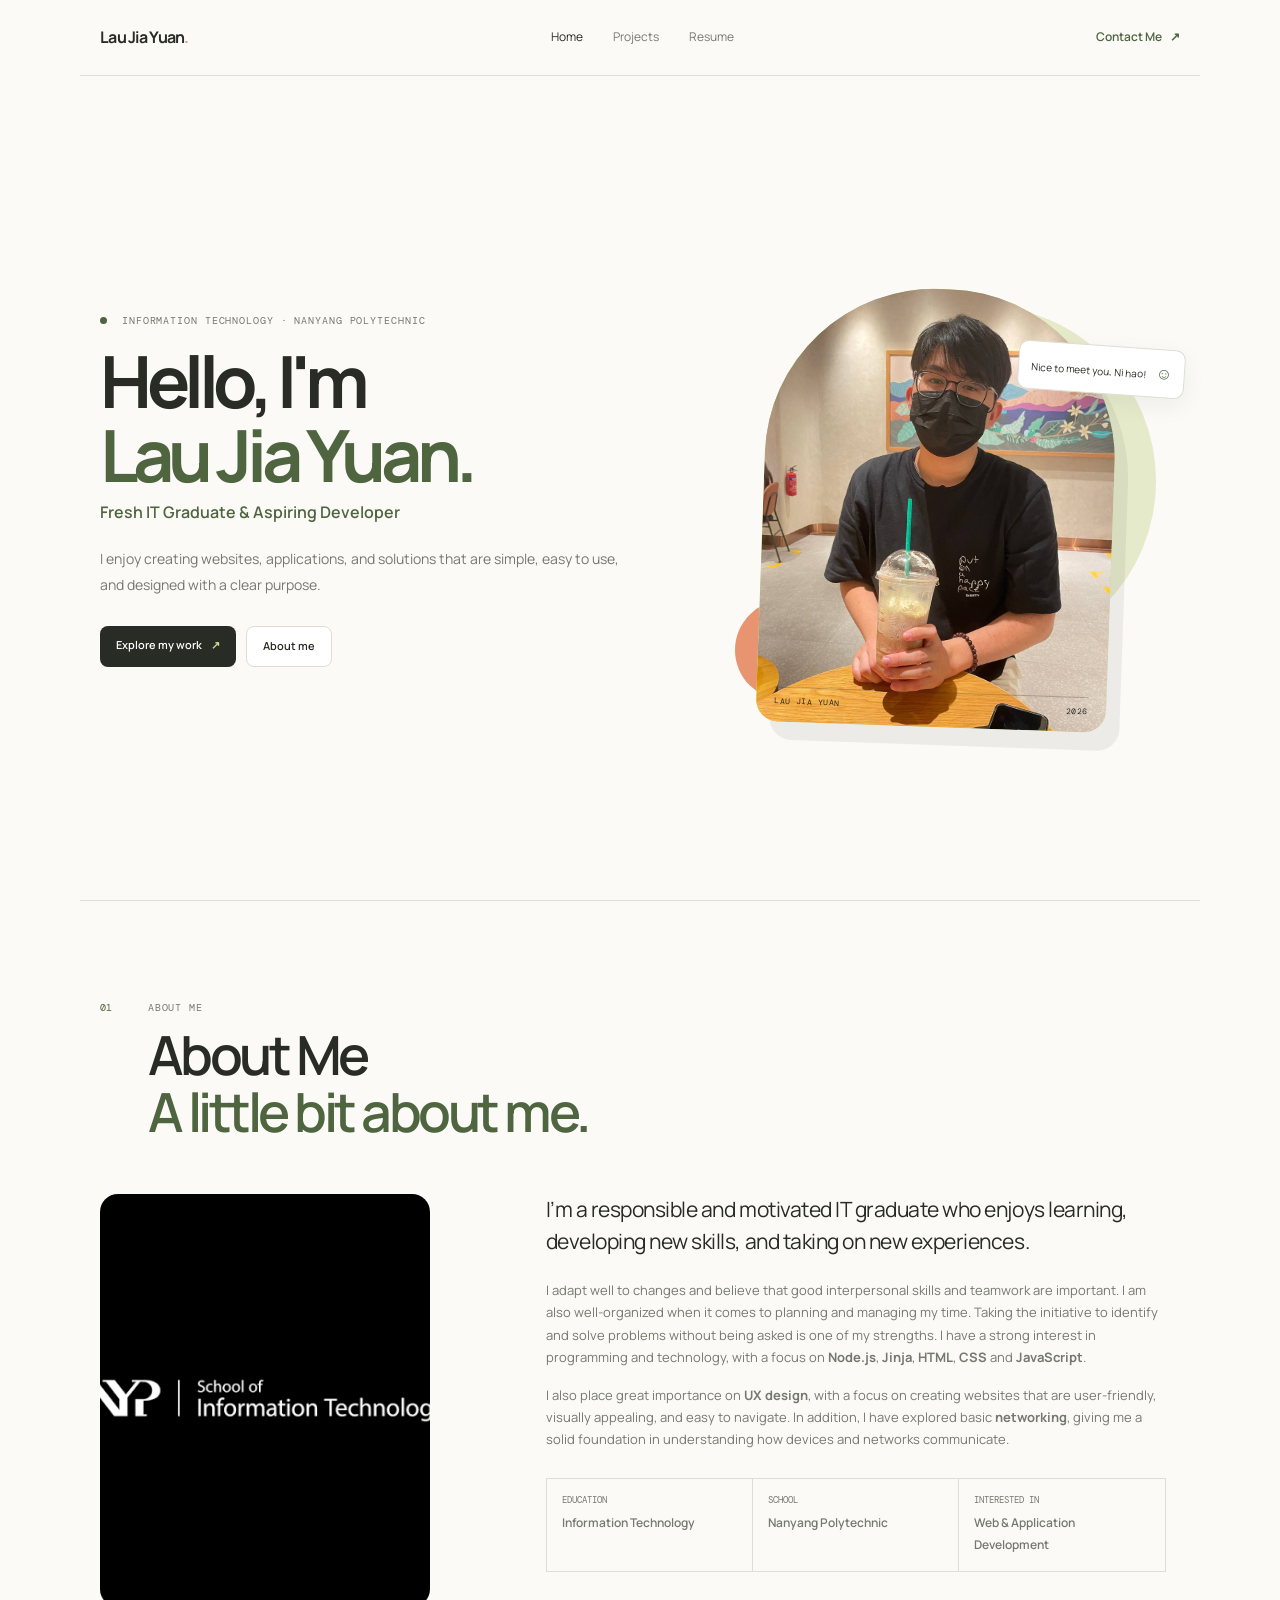
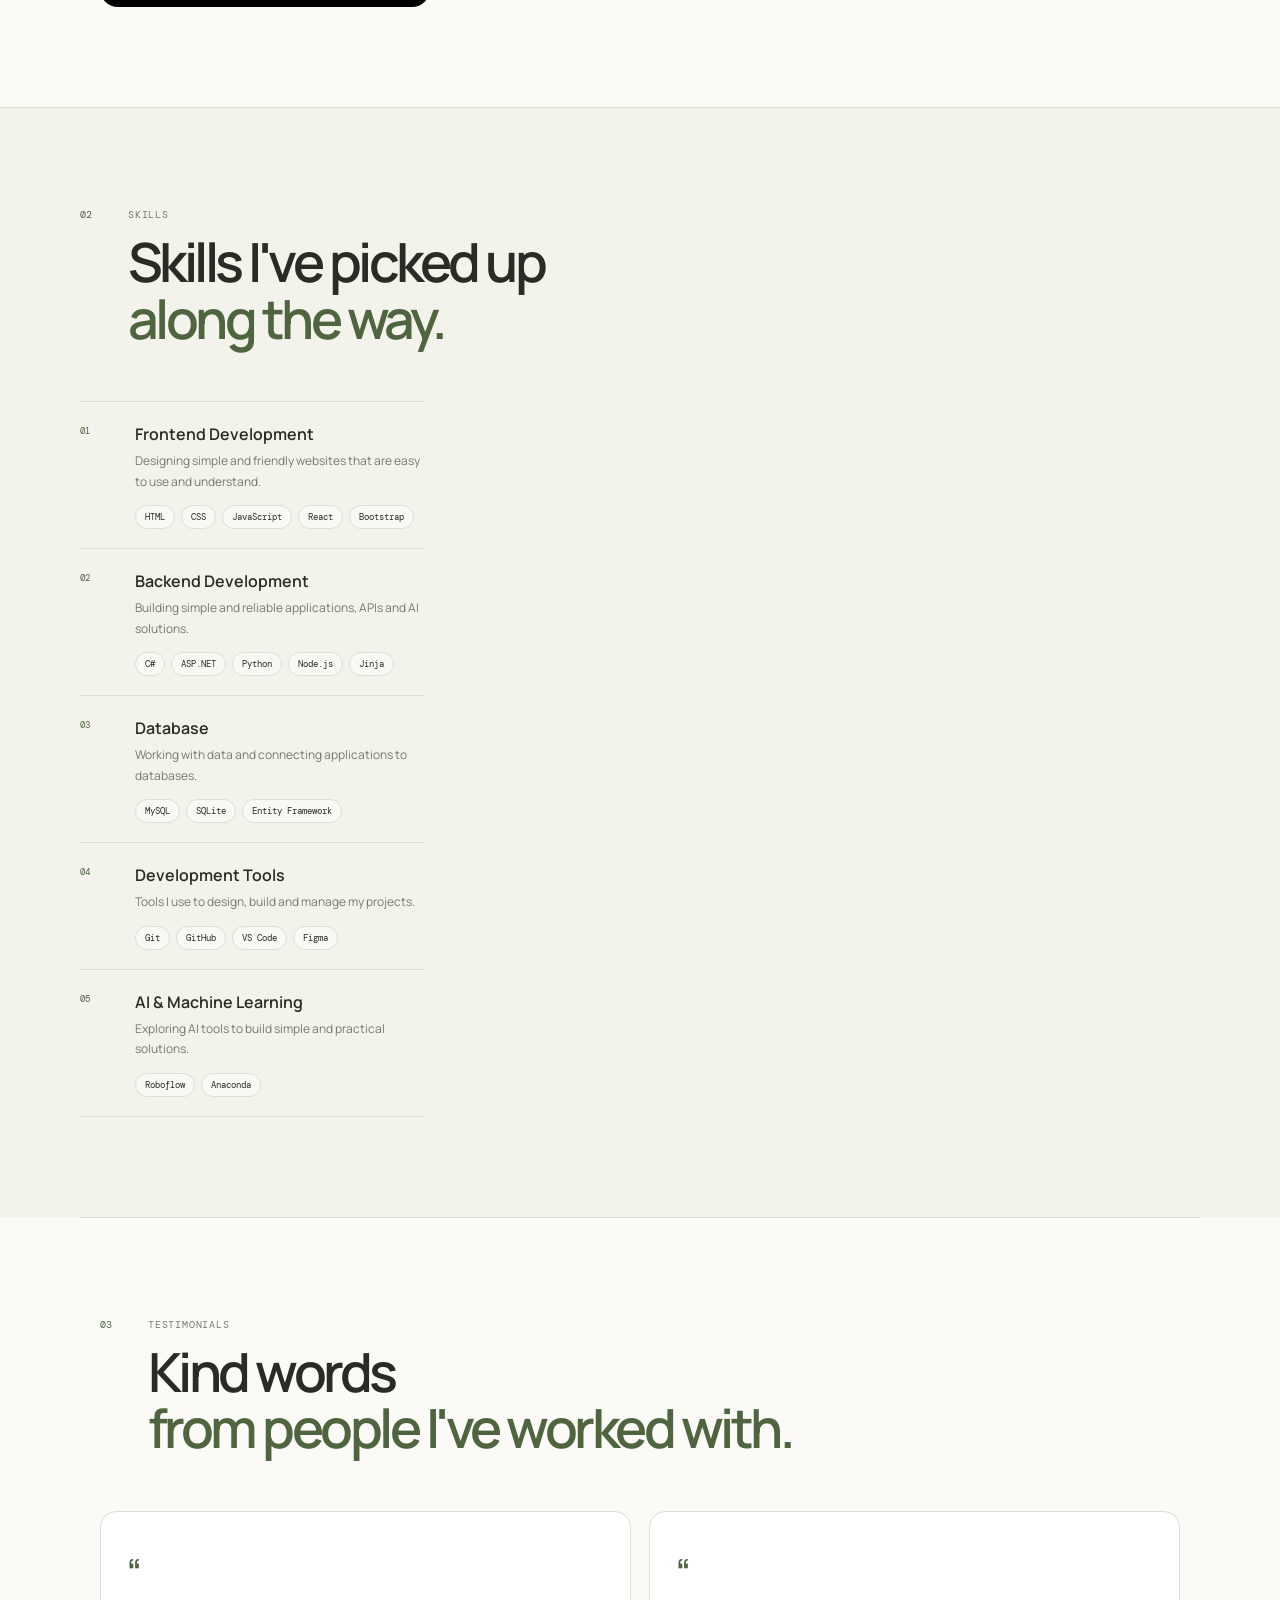
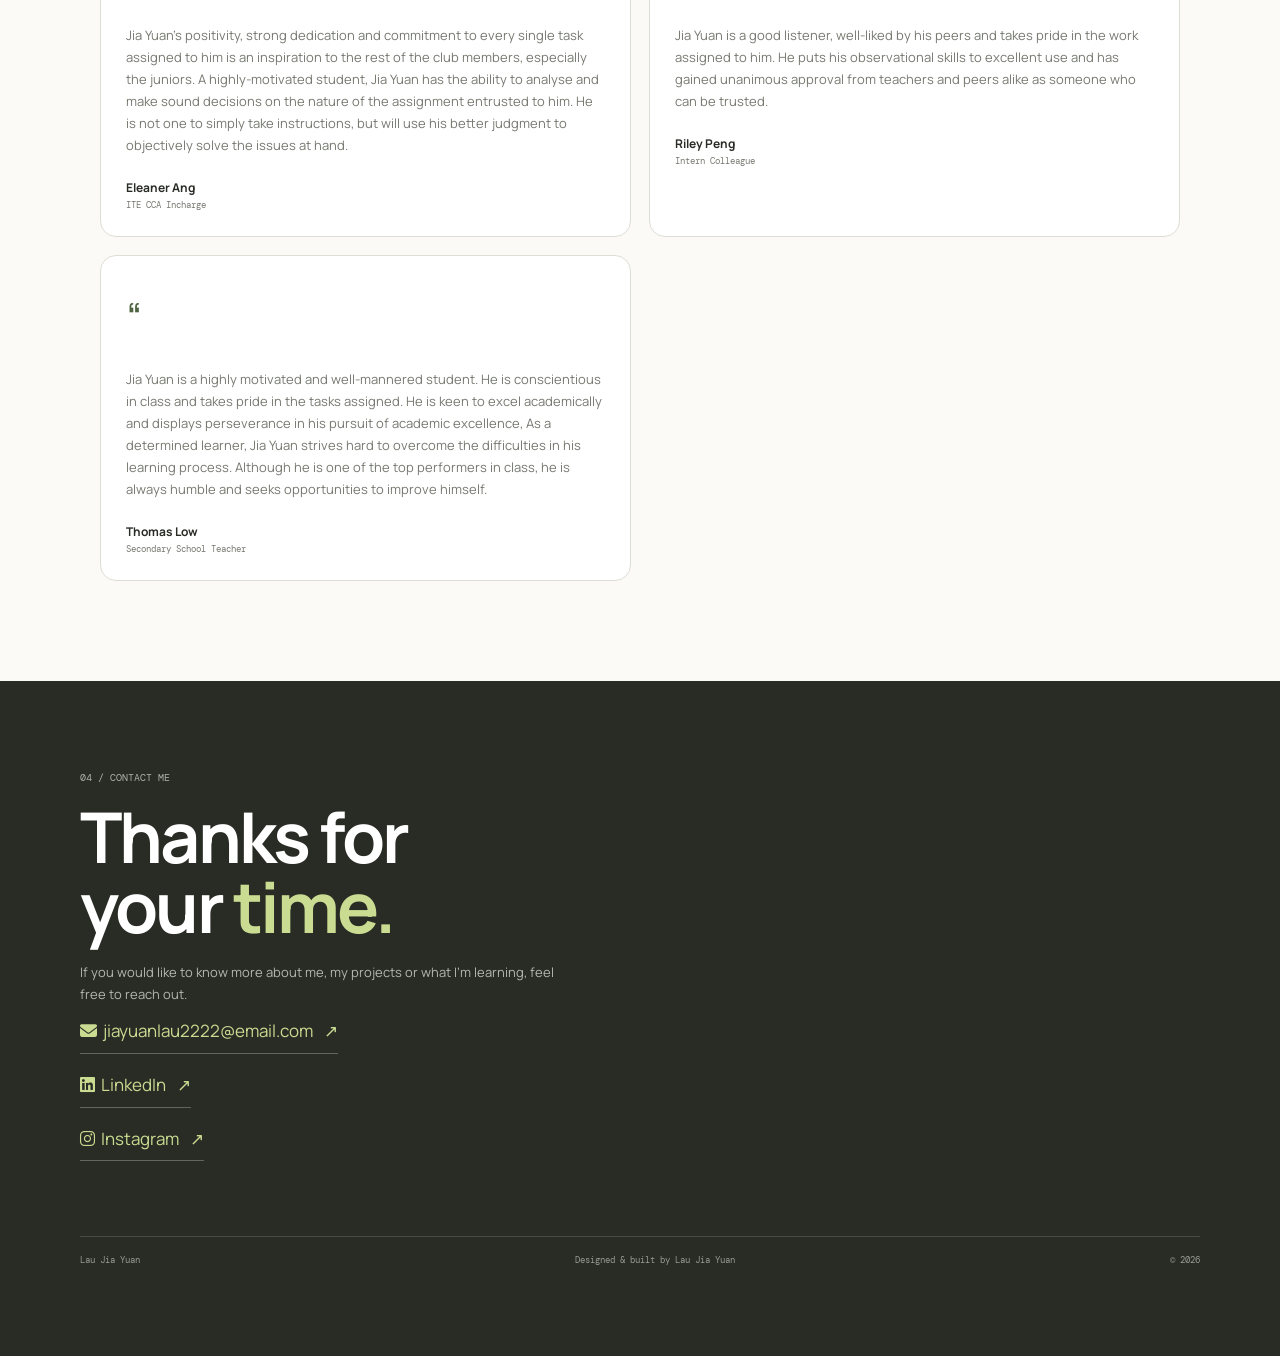
==== index.html @ a7a24e44 "Update index.html" ====
<!DOCTYPE html>
<html lang="en">
<head>
  <meta charset="UTF-8">
  <meta name="viewport" content="width=device-width, initial-scale=1.0">
  <meta name="description" content="Lau Jia Yuan — IT Graduate Portfolio">
  <title>Lau Jia Yuan — Home</title>

  <link rel="stylesheet" href="style.css">
  <link rel="stylesheet" href="https://cdnjs.cloudflare.com/ajax/libs/font-awesome/6.7.2/css/all.min.css">
</head>

<body>

<header class="site-header">
  <a class="logo" href="index.html">Lau Jia Yuan<span>.</span></a>

  <nav class="desktop-nav" aria-label="Main navigation">
    <a class="active" href="index.html">Home</a>
    <a href="projects.html">Projects</a>
    <a href="resume.html">Resume</a>
  </nav>

  <a class="header-button" href="#contact">
    Contact Me <span>↗</span>
  </a>

  <button class="menu-button" aria-label="Open navigation">
    <i></i><i></i>
  </button>
</header>

<div class="mobile-nav">
  <a class="active" href="index.html">Home</a>
  <a href="projects.html">Projects</a>
  <a href="resume.html">Resume</a>
  <a href="#contact">Contact</a>
</div>

<main>

<!-- HOME INTRODUCTION -->

<section id="home" class="hero">

  <div class="hero-intro">

    <div class="eyebrow">
      <span class="dot"></span>
      INFORMATION TECHNOLOGY · NANYANG POLYTECHNIC
    </div>

    <h1>Hello, I'm<br>
      <strong>Lau Jia Yuan.</strong>
    </h1>

    <p class="hero-role">
      Fresh IT Graduate &amp; Aspiring Developer
    </p>

    <p class="hero-description">
      I enjoy creating websites, applications, and solutions
      that are simple, easy to use, and designed with a clear purpose.
    </p>

    <div class="hero-buttons">
      <a class="button button-dark" href="projects.html">
        Explore my work <span>↗</span>
      </a>

      <a class="button button-outline" href="#about">
        About me
      </a>
    </div>

  </div>

  <div class="hero-visual">

    <div class="shape shape-back"></div>
    <div class="shape shape-front"></div>

    <div class="photo-frame">

      <div class="photo-label top">
        <span>PROFILE</span>
        <span>01</span>
      </div>

      <img src="images/Profile_Pic.jpg" alt="Lau Jia Yuan">

      <div class="photo-label bottom">
        <span>LAU JIA YUAN</span>
        <span>2026</span>
      </div>

    </div>

    <div class="hello-note">
      <span>Nice to meet you, Ni hao!</span>
      <b>☺</b>
    </div>

  </div>

</section>


<!-- ABOUT ME -->

<section id="about" class="section">

  <div class="section-heading">

    <div class="section-number">01</div>

    <div>
      <p>ABOUT ME</p>

      <h2>
        About Me<br>
        <em>A little bit about me.</em>
      </h2>
    </div>

  </div>

  <div class="about-layout">

    <div class="about-photo-wrap">

      <div class="about-photo">
        <img src="images/nyp.png" alt="Nanyang Polytechnic">
      </div>

    </div>

    <div class="about-copy">

      <p class="large-copy">
        I’m a responsible and motivated IT graduate who enjoys
        learning, developing new skills, and taking on new experiences.
      </p>

      <p>
        I adapt well to changes and believe that good interpersonal
        skills and teamwork are important. I am also well-organized
        when it comes to planning and managing my time.

        Taking the initiative to identify and solve problems without
        being asked is one of my strengths.

        I have a strong interest in programming and technology,
        with a focus on <strong>Node.js</strong>,
        <strong>Jinja</strong>, <strong>HTML</strong>,
        <strong>CSS</strong> and <strong>JavaScript</strong>.
      </p>

      <p>
        I also place great importance on <strong>UX design</strong>,
        with a focus on creating websites that are user-friendly,
        visually appealing, and easy to navigate.

        In addition, I have explored basic
        <strong>networking</strong>, giving me a solid foundation
        in understanding how devices and networks communicate.
      </p>

      <div class="about-facts">

        <div>
          <span>EDUCATION</span>
          <strong>Information Technology</strong>
        </div>

        <div>
          <span>SCHOOL</span>
          <strong>Nanyang Polytechnic</strong>
        </div>

        <div>
          <span>INTERESTED IN</span>
          <strong>Web &amp; Application Development</strong>
        </div>

      </div>

    </div>

  </div>

</section>


<!-- SKILLS -->

<section id="skills" class="section section-soft">

  <div class="section-heading">

    <div class="section-number">02</div>

    <div>
      <p>SKILLS</p>

      <h2>
        Skills I've picked up<br>
        <em>along the way.</em>
      </h2>
    </div>

  </div>

  <div class="skills-layout">

   <!--<div class="skills-photo">
      <img src="images/skills.jpg"
           alt="Lau Jia Yuan working on a project">
    </div>-->

    <div class="skill-list">

      <article>
        <div class="skill-index">01</div>

        <div>
          <h3>Frontend Development</h3>

          <p>
            Designing simple and friendly websites
            that are easy to use and understand.
          </p>

          <div class="tags">
            <span>HTML</span>
            <span>CSS</span>
            <span>JavaScript</span>
            <span>React</span>
            <span>Bootstrap</span>
          </div>
        </div>
      </article>

      <article>
        <div class="skill-index">02</div>

        <div>
          <h3>Backend Development</h3>

          <p>
            Building simple and reliable applications,
            APIs and AI solutions.
          </p>

          <div class="tags">
            <span>C#</span>
            <span>ASP.NET</span>
            <span>Python</span>
            <span>Node.js</span>
            <span>Jinja</span>
          </div>
        </div>
      </article>

      <article>
        <div class="skill-index">03</div>

        <div>
          <h3>Database</h3>

          <p>
            Working with data and connecting applications
            to databases.
          </p>

          <div class="tags">
            <span>MySQL</span>
            <span>SQLite</span>
            <span>Entity Framework</span>
          </div>
        </div>
      </article>

      <article>
        <div class="skill-index">04</div>

        <div>
          <h3>Development Tools</h3>

          <p>
            Tools I use to design, build and manage my projects.
          </p>

          <div class="tags">
            <span>Git</span>
            <span>GitHub</span>
            <span>VS Code</span>
            <span>Figma</span>
          </div>
        </div>
      </article>

      <article>
        <div class="skill-index">05</div>

        <div>
          <h3>AI &amp; Machine Learning</h3>

          <p>
            Exploring AI tools to build simple and practical solutions.
          </p>

          <div class="tags">
            <span>Roboflow</span>
            <span>Anaconda</span>
          </div>
        </div>
      </article>

    </div>

  </div>

</section>


<!-- TESTIMONIALS -->

<section id="testimonials" class="section">

  <div class="section-heading">

    <div class="section-number">03</div>

    <div>
      <p>TESTIMONIALS</p>

      <h2>
        Kind words<br>
        <em>from people I've worked with.</em>
      </h2>
    </div>

  </div>

  <div class="testimonial-grid">

    <article class="testimonial-card">

      <span class="testimonial-mark">“</span>

      <p>
        Jia Yuan's positivity, strong dedication and commitment to every single task assigned to him is an inspiration to the rest of the club members, especially the juniors. A highly-motivated student, Jia Yuan has the ability to analyse and make sound decisions on the nature of the assignment entrusted to him. He is not one to simply take instructions, but will use his better judgment to objectively solve the issues at hand.
      </p>

      <div class="testimonial-person">
        <strong>Eleaner Ang</strong>
        <span>ITE CCA Incharge</span>
      </div>

    </article>

    <article class="testimonial-card">

      <span class="testimonial-mark">“</span>

      <p>
Jia Yuan is a good listener, well-liked by his peers and takes pride in the work assigned to him. He puts his observational skills to excellent use and has gained unanimous approval from teachers and peers alike as someone who can be trusted.
      </p>

      <div class="testimonial-person">
        <strong>Riley Peng</strong>
        <span>Intern Colleague</span>
      </div>

    </article>

    <article class="testimonial-card">

      <span class="testimonial-mark">“</span>

      <p>
Jia Yuan is a highly motivated and well-mannered student. He is conscientious in class and takes pride in the tasks assigned. He is keen to excel academically and displays perseverance in his pursuit of academic excellence, As a determined learner, Jia Yuan strives hard to overcome the difficulties in his learning process. Although he is one of the top performers in class, he is always humble and seeks opportunities to improve himself.
      </p>

      <div class="testimonial-person">
        <strong>Thomas Low</strong>
        <span>Secondary School Teacher</span>
      </div>

    </article>


</section>


<!-- CONTACT -->

<section id="contact" class="contact">

  <div class="contact-inner">

    <p class="contact-label">04 / CONTACT ME</p>

    <h2>
      Thanks for<br>
      your<em> time.</em>
    </h2>

    <p class="contact-text">
      If you would like to know more about me,
      my projects or what I'm learning,
      feel free to reach out.
    </p>

    <div class="contact-links">

      <a class="email-link"
         href="mailto:jiayuanlau2222@email.com">
        <i class="fa-solid fa-envelope"></i>
        &nbsp;jiayuanlau2222@email.com <span>↗</span>
      </a>

      <a class="email-link"
         href="https://www.linkedin.com/in/YOUR-USERNAME/"
         target="_blank" rel="noopener noreferrer">
        <i class="fa-brands fa-linkedin"></i>
        &nbsp;LinkedIn <span>↗</span>
      </a>

      <a class="email-link"
         href="https://www.instagram.com/YOUR-USERNAME/"
         target="_blank" rel="noopener noreferrer">
        <i class="fa-brands fa-instagram"></i>
        &nbsp;Instagram <span>↗</span>
      </a>

    </div>

    <footer>
      <span>Lau Jia Yuan</span>
      <span>Designed &amp; built by Lau Jia Yuan</span>
      <span>© 2026</span>
    </footer>

  </div>

</section>

</main>

<script src="script.js"></script>

</body>
</html>
---- style.css ----
@import url('https://fonts.googleapis.com/css2?family=DM+Mono&family=Manrope:wght@400;500;600;700&display=swap');

/* =================================
   ROOT & GLOBAL
================================= */

:root {
  --bg:#fbfaf6;
  --paper:#ffffff;
  --soft:#f3f2eb;
  --text:#292b25;
  --muted:#767970;
  --line:#deded5;
  --green:#c9dc91;
  --green-dark:#4e6540;
  --orange:#e99470;
  --max:1120px;
}

* {
  box-sizing:border-box;
  margin:0;
  padding:0;
}

html {
  scroll-behavior:smooth;
}

body {
  background:var(--bg);
  color:var(--text);
  font-family:Manrope,Arial,sans-serif;
  line-height:1.7;
}

a {
  text-decoration:none;
  color:inherit;
}

img {
  max-width:100%;
}

/* =================================
   HEADER & NAVIGATION
================================= */

.site-header {
  height:76px;
  max-width:var(--max);
  margin:auto;
  padding:0 20px;
  display:flex;
  align-items:center;
  justify-content:space-between;
  border-bottom:1px solid var(--line);
}

.logo {
  font-size:16px;
  font-weight:700;
  letter-spacing:-.045em;
}

.logo span {
  color:var(--orange);
}

.desktop-nav {
  display:flex;
  gap:30px;
}

.desktop-nav a,
.header-button {
  font-size:12px;
  color:var(--muted);
  transition:.2s;
}

.desktop-nav a:hover,
.desktop-nav a.active {
  color:var(--text);
}

.header-button {
  font-weight:600;
  color:var(--green-dark);
}

.header-button span {
  margin-left:6px;
}

.menu-button,
.mobile-nav {
  display:none;
}

/* =================================
   HOMEPAGE HERO
================================= */

.hero {
  max-width:var(--max);
  min-height:calc(100vh - 76px);
  margin:auto;
  padding:75px 20px 35px;
  display:grid;
  grid-template-columns:1fr .9fr;
  gap:60px;
  align-items:center;
}

.hero-intro {
  padding-bottom:35px;
}

.eyebrow {
  font:10px "DM Mono",monospace;
  letter-spacing:.09em;
  color:var(--muted);
}

.dot {
  display:inline-block;
  width:7px;
  height:7px;
  background:var(--green-dark);
  border-radius:50%;
  margin-right:8px;
}

.hero h1 {
  font-size:clamp(48px,6vw,72px);
  line-height:1.02;
  letter-spacing:-.075em;
  font-weight:700;
  margin:17px 0 8px;
}

.hero h1 strong {
  color:var(--green-dark);
}

.hero-role {
  color:var(--green-dark);
  font-size:16px;
  font-weight:600;
}

.hero-description {
  max-width:535px;
  margin-top:20px;
  color:var(--muted);
  font-size:14px;
  line-height:1.85;
}

.hero-buttons {
  display:flex;
  gap:10px;
  flex-wrap:wrap;
  margin-top:28px;
}

.button {
  display:inline-block;
  padding:10px 16px;
  border-radius:8px;
  font-size:11px;
  font-weight:600;
  transition:.25s;
}

.button:hover {
  transform:translateY(-2px);
}

.button-dark {
  background:var(--text);
  color:#fff;
}

.button-dark span {
  color:var(--green);
  margin-left:7px;
}

.button-outline {
  border:1px solid var(--line);
  background:var(--paper);
}

/* Hero image */

.hero-visual {
  min-height:480px;
  position:relative;
  display:grid;
  place-items:center;
}

.shape {
  position:absolute;
  border-radius:50%;
}

.shape-back {
  width:350px;
  height:350px;
  background:#e5eacb;
  top:8%;
  right:5%;
}

.shape-front {
  width:100px;
  height:100px;
  background:var(--orange);
  bottom:10%;
  left:8%;
}

.photo-frame {
  position:relative;
  width:min(350px,82%);
  aspect-ratio:4/5;
  overflow:hidden;
  border-radius:170px 170px 22px 22px;
  background:var(--green);
  transform:rotate(2deg);
  box-shadow:14px 18px 0 rgba(41,43,37,.07);
  z-index:2;
}

.photo-frame img {
  width:100%;
  height:100%;
  object-fit:cover;
  display:block;
}

.photo-label {
  position:absolute;
  z-index:3;
  left:18px;
  right:18px;
  display:flex;
  justify-content:space-between;
  font:8px "DM Mono",monospace;
  letter-spacing:.06em;
}

.photo-label.top {
  top:16px;
}

.photo-label.bottom {
  bottom:16px;
  border-top:1px solid rgba(41,43,37,.25);
  padding-top:8px;
}

.placeholder-text {
  position:absolute;
  inset:0;
  display:flex;
  align-items:center;
  justify-content:center;
  flex-direction:column;
  text-align:center;
  padding:20px;
}

.placeholder-text b {
  font-size:14px;
}

.placeholder-text small {
  font:9px "DM Mono",monospace;
  color:var(--muted);
  margin-top:4px;
}

.photo-placeholder {
  border:1px dashed #c8c8bf;
}

.hello-note {
  position:absolute;
  right:-5px;
  top:16%;
  z-index:4;
  background:#fff;
  border:1px solid var(--line);
  border-radius:10px;
  padding:10px 12px;
  font-size:10px;
  box-shadow:0 8px 25px rgba(41,43,37,.06);
  transform:rotate(4deg);
}

.hello-note b {
  font-size:16px;
  margin-left:8px;
  color:var(--green-dark);
}

.hero-bottom {
  grid-column:1/-1;
  display:flex;
  align-items:center;
  gap:14px;
  font:8px "DM Mono",monospace;
  color:var(--muted);
}

.hero-bottom div {
  height:1px;
  background:var(--line);
  flex:1;
}

/* =================================
   GENERAL SECTIONS
================================= */

.section {
  max-width:var(--max);
  margin:auto;
  padding:100px 20px;
  border-top:1px solid var(--line);
}

.section-soft {
  max-width:none;
  padding-left:max(20px,calc((100vw - var(--max))/2));
  padding-right:max(20px,calc((100vw - var(--max))/2));
  background:var(--soft);
}

.section-heading {
  display:grid;
  grid-template-columns:48px 1fr;
  margin-bottom:55px;
}

.section-number {
  font:10px "DM Mono",monospace;
  color:var(--green-dark);
}

.section-heading p {
  font:10px "DM Mono",monospace;
  color:var(--muted);
  letter-spacing:.08em;
  margin-bottom:12px;
}

.section-heading h2 {
  font-size:clamp(36px,4.5vw,54px);
  line-height:1.05;
  letter-spacing:-.065em;
  font-weight:600;
}

.section-heading h2 em {
  color:var(--green-dark);
  font-style:normal;
}

/* =================================
   ABOUT
================================= */

.about-layout {
  display:grid;
  grid-template-columns:.75fr 1.25fr;
  gap:65px;
  align-items:start;
}

.about-photo-wrap {
  max-width:330px;
}

.about-photo {
  position:relative;
  aspect-ratio:4/5;
  background:var(--soft);
  border-radius:18px;
  overflow:hidden;
}

.about-photo img {
  width:100%;
  height:100%;
  object-fit:cover;
}

.photo-caption {
  display:block;
  font:9px "DM Mono",monospace;
  color:var(--muted);
  margin-top:10px;
}

.about-copy {
  max-width:620px;
  color:var(--muted);
  font-size:13px;
}

.large-copy {
  color:var(--text);
  font-size:21px;
  line-height:1.5;  
  letter-spacing:-.023em;
  margin-bottom:22px;
}

.about-copy>p:not(.large-copy) {
  margin-bottom:16px;
}

.about-facts {
  display:grid;
  grid-template-columns:1fr 1fr 1fr;
  gap:1px;
  background:var(--line);
  margin-top:28px;
  border:1px solid var(--line);
}

.about-facts div {
  background:var(--bg);
  padding:15px;
}

.about-facts span {
  display:block;
  font:9px "DM Mono",monospace;
  color:var(--muted);
  margin-bottom:5px;
}

.about-facts strong {
  font-size:12px;
  font-weight:600;
}

/* =================================
   SKILLS
================================= */

.skills-layout {
  max-width:var(--max);
  margin:auto;
  display:grid;
  grid-template-columns:.65fr 1.35fr;
  gap:60px;
  align-items:start;
}

.skills-photo {
  aspect-ratio:1/1;
  background:#e8e7df;
  border-radius:18px;
  position:relative;
  overflow:hidden;
}

.skills-photo img {
  width:100%;
  height:100%;
  object-fit:cover;
}

.skill-list article {
  display:grid;
  grid-template-columns:40px 1fr;
  gap:15px;
  padding:19px 0;
  border-top:1px solid var(--line);
}

.skill-list article:last-child {
  border-bottom:1px solid var(--line);
}

.skill-index {
  font:9px "DM Mono",monospace;
  color:var(--green-dark);
  padding-top:4px;
}

.skill-list h3 {
  font-size:16px;
  font-weight:600;
  margin-bottom:3px;
}

.skill-list p {
  font-size:12px;
  color:var(--muted);
}

.tags {
  display:flex;
  gap:6px;
  flex-wrap:wrap;
  margin-top:13px;
}

.tags span {
  border:1px solid var(--line);
  border-radius:99px;
  padding:5px 9px;
  background:rgba(255,255,255,.45);
  font:9px "DM Mono",monospace;
}

/* =================================
   PROJECTS PAGE INTRODUCTION
================================= */

.projects-intro {
  max-width:var(--max);
  margin:0 auto;
  padding:75px 20px 40px;
  border:none !important;
  box-shadow:none !important;
}

.projects-intro .eyebrow {
  margin:0 0 12px;
}

.projects-intro h1 {
  font-size:clamp(41px,5.5vw,68px);
  line-height:1.05;
  letter-spacing:-.075em;
  font-weight:700;
  margin:0;
}

/* =================================
   PROJECTS LIST
================================= */

.projects-list {
  max-width:var(--max);
  margin:0 auto;
  padding:0 20px 90px;
  border:none !important;
  box-shadow:none !important;
}

/* Individual project */

.projects-list .project {
  display:flex;
  flex-direction:column;
  align-items:stretch;
  gap:24px;

  margin:0;
  padding:0 0 55px;

  border:none;
  border-bottom:1px solid var(--line);
}

/* Spacing between projects */

.projects-list .project + .project {
  padding-top:55px;
}

/* Remove divider after final project */

.projects-list .project:last-child {
  border-bottom:none;
  padding-bottom:0;
}

/* Project image */

.projects-list .project-image {
  position:relative;
  width:100%;
  aspect-ratio:16/9;
  overflow:hidden;
  border-radius:16px;
  background:var(--soft);
}

.projects-list .project-image img {
  display:block;
  width:100%;
  height:100%;
  object-fit:cover;
}

.projects-list .project-badge {
  position:absolute;
  top:16px;
  right:16px;
  width:32px;
  height:32px;
  display:grid;
  place-items:center;
  border-radius:50%;
  background:#fff;
  font:9px "DM Mono",monospace;
}

/* Project information */

.projects-list .project-copy {
  display:flex;
  flex-direction:column;
  align-items:flex-start;
  width:100%;
  min-width:0;
}

/* Number and category */

.projects-list .project-meta {
  display:flex;
  align-items:center;
  gap:13px;
  margin-bottom:12px;
}

.projects-list .project-meta .section-number {
  font:10px "DM Mono",monospace;
  color:var(--green-dark);
}

.projects-list .project-type {
  font:10px "DM Mono",monospace;
  color:var(--muted);
  letter-spacing:.07em;
}

/* Project title */

.projects-list .project-title {
  width:100%;
  font-size:clamp(32px,3.5vw,44px);
  line-height:1.12;
  letter-spacing:-.06em;
  font-weight:600;
  margin:0 0 14px;
}

.projects-list .project-title em {
  color:var(--green-dark);
  font-style:normal;
}

/* Project description */

.projects-list .project-description {
  display:block;
  width:100%;
  max-width:none;
  color:var(--muted);
  font-size:13px;
  line-height:1.85;
  margin:0;
}

/* Technology tags */

.projects-list .tags {
  display:flex;
  gap:7px;
  flex-wrap:wrap;
  margin-top:17px;
}

.projects-list .tags span {
  border:1px solid var(--line);
  border-radius:99px;
  padding:5px 10px;
  background:rgba(255,255,255,.45);
  font:9px "DM Mono",monospace;
}

/* =================================
   MULTI-PAGE HERO
================================= */

.page-hero {
  max-width:var(--max);
  margin:auto;
  padding:90px 20px 75px;
  border:none !important;
}

.page-hero h1 {
  font-size:clamp(46px,5.5vw,68px);
  line-height:1.05;
  letter-spacing:-.075em;
  margin:16px 0 12px;
}

.page-hero h1 strong {
  color:var(--green-dark);
}

/* =================================
   TESTIMONIALS
================================= */

.testimonial-grid {
  display:grid;
  grid-template-columns:1fr 1fr;
  gap:18px;
}

.testimonial-card {
  background:var(--paper);
  border:1px solid var(--line);
  border-radius:16px;
  padding:25px;
}

.testimonial-mark {
  font-size:44px;
  color:var(--green-dark);
}

.testimonial-card>p {
  color:var(--muted);
  font-size:13px;
  margin:12px 0 22px;
}

.testimonial-person {
  display:flex;
  flex-direction:column;
}

.testimonial-person strong {
  font-size:12px;
}

.testimonial-person span {
  font:9px "DM Mono",monospace;
  color:var(--muted);
}

/* =================================
   CONTACT LINKS
================================= */

.contact-links {
  display:flex;
  flex-direction:column;
  gap:5px;
  align-items:flex-start;
}

.contact-links .email-link {
  margin-top:12px;
}

/* =================================
   RESUME
================================= */

.resume-block {
  display:grid;
  grid-template-columns:190px 1fr;
  gap:40px;
  padding:35px 0;
  border-top:1px solid var(--line);
}

.resume-label {
  display:flex;
  gap:14px;
  align-items:flex-start;
}

.resume-label span {
  color:var(--green-dark);
  font:10px "DM Mono",monospace;
}

.resume-label p {
  color:var(--muted);
  font:10px "DM Mono",monospace;
}

.resume-content {
  max-width:700px;
}

.resume-content h2 {
  font-size:25px;
  margin-bottom:18px;
}

.resume-entry {
  padding:17px 0;
  border-top:1px solid var(--line);
}

.resume-entry h3 {
  font-size:16px;
}

.resume-entry p,
.resume-entry li {
  font-size:12px;
  color:var(--muted);
  line-height:1.85;
}

.resume-entry ul {
  padding-left:18px;
}

.resume-entry-subtitle {
  font-weight:600;
  margin:5px 0;
}

.resume-skill-groups {
  display:grid;
  grid-template-columns:1fr 1fr;
  gap:22px;
}

.resume-skill-groups h3 {
  font-size:13px;
}

.text-link {
  display:inline-block;
  margin-top:10px;
  color:var(--green-dark);
  font-size:12px;
  font-weight:700;
}

/* =================================
   CONTACT SECTION
================================= */

.contact {
  background:var(--text);
  color:#fff;
  padding:90px max(20px,calc((100vw - var(--max))/2));
}

.contact-inner {
  max-width:var(--max);
  margin:auto;
}

.contact-label {
  font:10px "DM Mono",monospace;
  color:#aeb0a8;
}

.contact h2 {
  font-size:clamp(46px,5.5vw,70px);
  line-height:1;
  letter-spacing:-.04em;
  margin:17px 0 20px;
}

.contact h2 em {
  color:var(--green);
  font-style:normal;
}

.contact-text {
  max-width:500px;
  color:#b5b7af;
  font-size:13px;
}

.email-link {
  display:inline-block;
  color:var(--green);
  border-bottom:1px solid #62655c;
  padding-bottom:7px;
  margin-top:23px;
  font-size:17px;
}

.email-link span {
  margin-left:8px;
}

/* =================================
   FOOTER
================================= */

footer {
  display:flex;
  justify-content:space-between;
  gap:20px;
  flex-wrap:wrap;
  border-top:1px solid #484b43;
  margin-top:75px;
  padding-top:17px;
  color:#999c94;
  font:9px "DM Mono",monospace;
}

/* =================================
   REVEAL ANIMATION
================================= */

.about-layout,
.skills-layout,
.project,
.testimonial-card,
.resume-block {
  opacity:0;
  transform:translateY(18px);
  transition:opacity .65s ease,transform .65s ease;
}

.about-layout.show,
.skills-layout.show,
.project.show,
.testimonial-card.show,
.resume-block.show {
  opacity:1;
  transform:none;
}

/* =================================
   MOBILE RESPONSIVE
================================= */

@media(max-width:800px) {

  .site-header {
    padding:0 18px;
  }

  .desktop-nav,
  .header-button {
    display:none;
  }

  .menu-button {
    display:block;
    width:36px;
    height:36px;
    border:1px solid var(--line);
    border-radius:50%;
    background:none;
    padding:9px;
  }

  .menu-button i {
    display:block;
    height:1px;
    background:var(--text);
    margin:5px 0;
  }

  .mobile-nav {
    position:fixed;
    z-index:20;
    top:76px;
    left:18px;
    right:18px;
    background:var(--paper);
    border:1px solid var(--line);
    padding:16px;
    flex-direction:column;
    gap:14px;
    display:none;
    box-shadow:0 15px 30px rgba(41,43,37,.08);
  }

  .mobile-nav.open {
    display:flex;
  }

  .mobile-nav a {
    font-size:12px;
  }

  /* Mobile homepage */

  .hero {
    min-height:auto;
    display:flex;
    flex-direction:column;
    padding:38px 18px 55px;
    gap:30px;
  }

  .hero-visual {
    order:1;
    width:100%;
    min-height:315px;
  }

  .hero-intro {
    order:2;
    padding-bottom:5px;
  }

  .hero-bottom {
    order:3;
    width:100%;
  }

  .photo-frame {
    width:min(245px,68vw);
  }

  .shape-back {
    width:245px;
    height:245px;
    right:8%;
    top:5%;
  }

  .shape-front {
    width:70px;
    height:70px;
    left:8%;
    bottom:7%;
  }

  .hello-note {
    font-size:9px;
    right:0;
    top:13%;
  }

  .eyebrow {
    font-size:8px;
  }

  .hero h1 {
    font-size:clamp(38px,11vw,52px);
    line-height:1.04;
    margin:13px 0 7px;
  }

  .hero-role {
    font-size:14px;
  }

  .hero-description {
    font-size:12px;
    line-height:1.75;
    margin-top:14px;
    max-width:100%;
  }

  .hero-buttons {
    margin-top:21px;
  }

  .button {
    font-size:10px;
    padding:9px 13px;
  }

  /* General sections */

  .section {
    padding:75px 18px;
  }

  .section-soft {
    padding-left:18px;
    padding-right:18px;
  }

  .section-heading {
    grid-template-columns:32px 1fr;
    margin-bottom:40px;
  }

  .section-heading h2 {
    font-size:clamp(30px,8vw,42px);
    line-height:1.06;
  }

  .section-heading p,
  .section-number {
    font-size:8px;
  }

  /* About and skills */

  .about-layout,
  .skills-layout {
    grid-template-columns:1fr;
    gap:30px;
  }

  .about-photo-wrap {
    max-width:none;
    display:flex;
    justify-content:center;
  }

  .skills-photo {
    max-width:100%;
  }

  .about-photo {
    max-width:330px;
  }

  .about-copy {
    font-size:12px;
  }


    

  .about-facts {
    grid-template-columns:1fr;
  }

  .skill-list h3 {
    font-size:15px;
  }

  .skill-list p {
    font-size:11px;
  }

  /* Projects introduction */

  .projects-intro {
    padding:65px 18px 35px;
  }

  .projects-intro h1 {
    font-size:clamp(35px,11vw,54px);
  }

  /* Projects layout */

  .projects-list {
    padding:0 18px 65px;
  }

  .projects-list .project {
    display:flex;
    flex-direction:column;
    gap:20px;
    padding:0 0 40px;
  }

  .projects-list .project + .project {
    padding-top:40px;
  }

  .projects-list .project:last-child {
    padding-bottom:0;
  }

  .projects-list .project-image {
    order:1;
    width:100%;
    aspect-ratio:16/9;
    border-radius:13px;
  }

  .projects-list .project-copy {
    order:2;
    width:100%;
  }

  .projects-list .project-meta {
    gap:11px;
    margin-bottom:10px;
  }

  .projects-list .project-meta .section-number,
  .projects-list .project-type {
    font-size:8px;
  }

  .projects-list .project-title {
    font-size:clamp(30px,8vw,38px);
    line-height:1.1;
    margin-bottom:13px;
  }

  .projects-list .project-description {
    font-size:12px;
    line-height:1.8;
  }

  .projects-list .tags {
    margin-top:15px;
    gap:6px;
  }

  .projects-list .tags span {
    font-size:8px;
    padding:5px 8px;
  }

  .projects-list .project-badge {
    top:12px;
    right:12px;
    width:29px;
    height:29px;
  }

  /* General page hero */

  .page-hero {
    padding:65px 18px 55px;
    border:none !important;
  }

  .page-hero h1 {
    font-size:clamp(40px,11vw,54px);
  }

  /* Testimonials */

  .testimonial-grid {
    grid-template-columns:1fr;
  }

  /* Resume */

  .resume-block {
    grid-template-columns:1fr;
    gap:17px;
    padding:27px 0;
  }

  .resume-content h2 {
    font-size:22px;
  }

  .resume-skill-groups {
    grid-template-columns:1fr;
    gap:18px;
  }

  /* Contact */

  .contact {
    padding:75px 18px;
  }

  .contact h2 {
    font-size:clamp(38px,10vw,54px);
  }

  .contact-text {
    font-size:12px;
  }

  .email-link {
    font-size:15px;
  }

  footer {
    flex-direction:column;
    gap:8px;
    margin-top:55px;
  }
}

/* =================================
   SMALL MOBILE DEVICES
================================= */

@media(max-width:380px) {

  .hero {
    padding-top:30px;
  }

  .hero-visual {
    min-height:280px;
  }

  .photo-frame {
    width:215px;
  }

  .shape-back {
    width:215px;
    height:215px;
  }

  .hero h1 {
    font-size:36px;
  }

  .hero-role {
    font-size:13px;
  }

  .hero-description {
    font-size:11px;
  }

  .section-heading h2 {
    font-size:30px;
  }

  .projects-intro h1 {
    font-size:35px;
  }

  .projects-list .project-title {
    font-size:32px;
  }
}

/* =================================
   FULL-WIDTH CONTACT & FOOTER
================================= */

.contact {
  width: 100%;
  max-width: none;
  margin-left: 0;
  margin-right: 0;
  padding: 90px 20px;
  background: var(--text);
}

.contact-inner {
  width: 100%;
  max-width: var(--max);
  margin: 0 auto;
}

/* Keep footer aligned with contact content */
.contact footer {
  width: 100%;
}

/* Mobile */
@media (max-width: 800px) {
  .contact {
    padding: 75px 18px;
  }
}
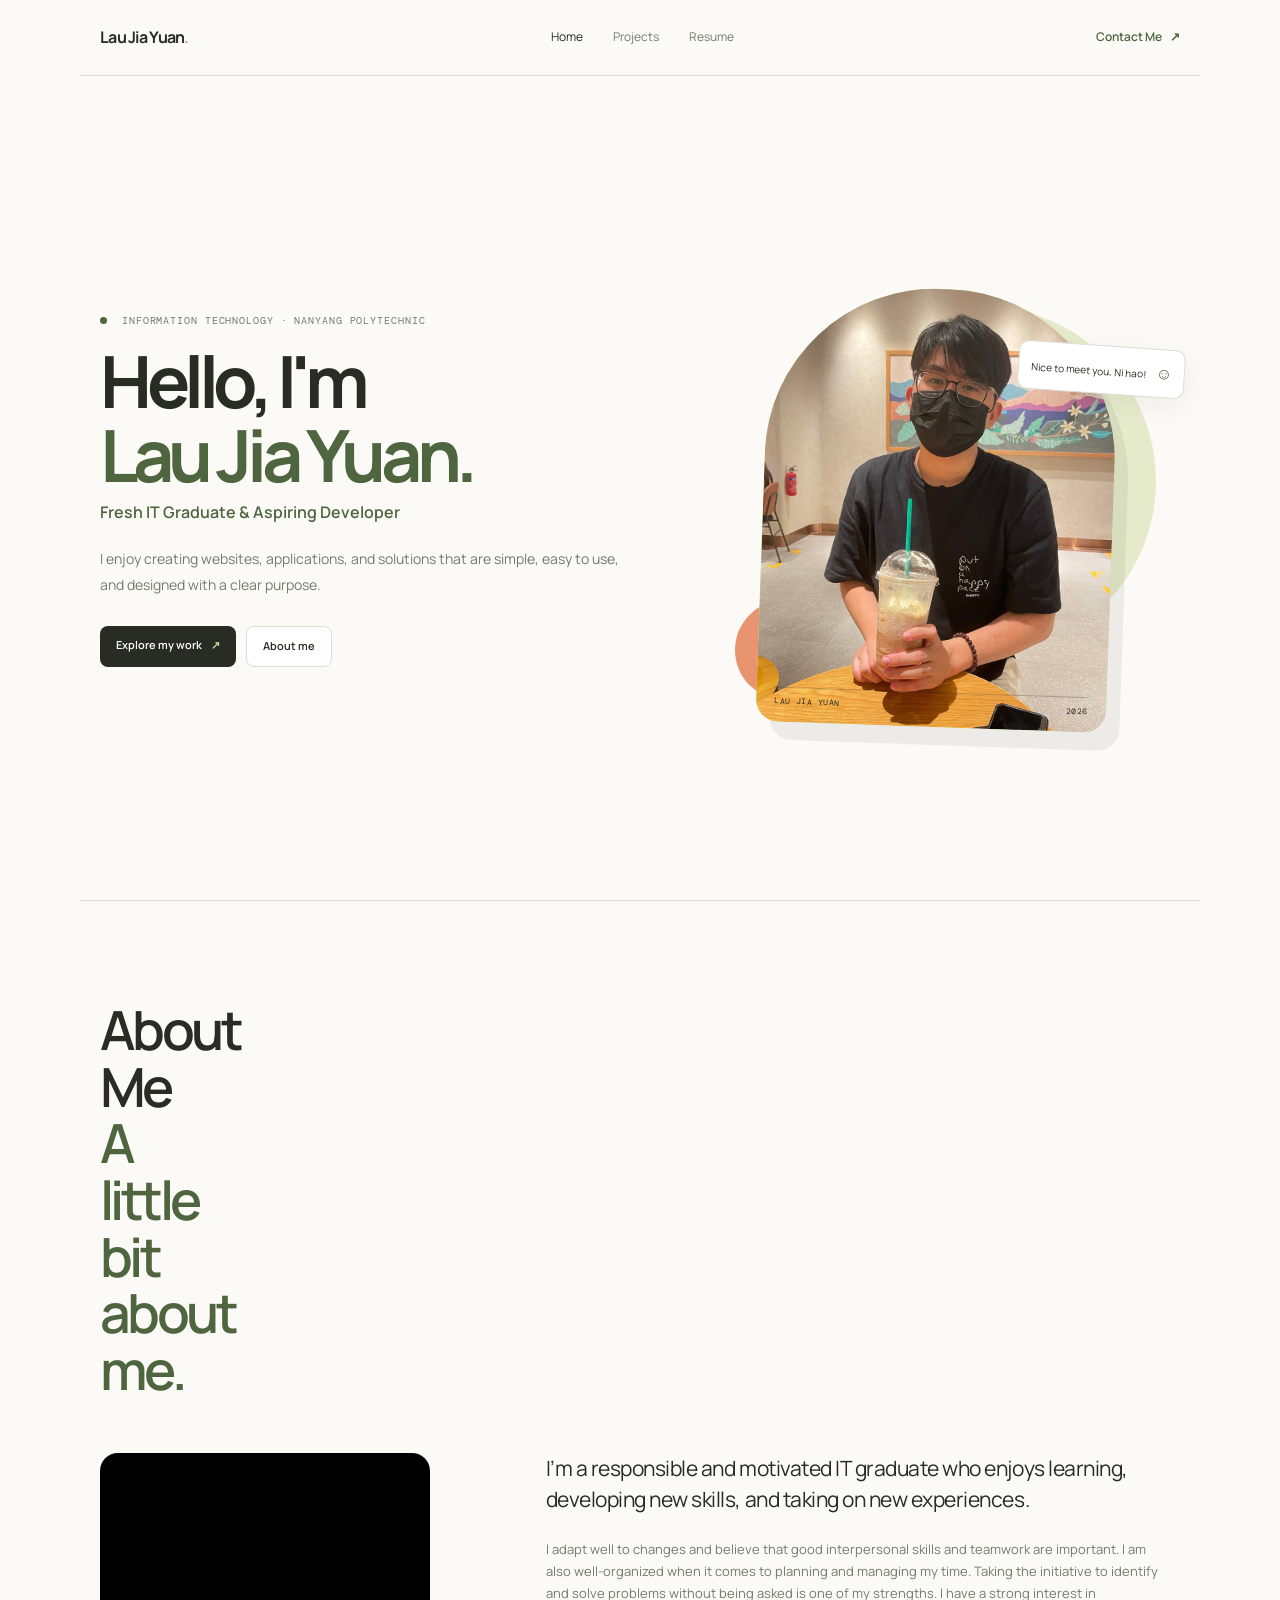
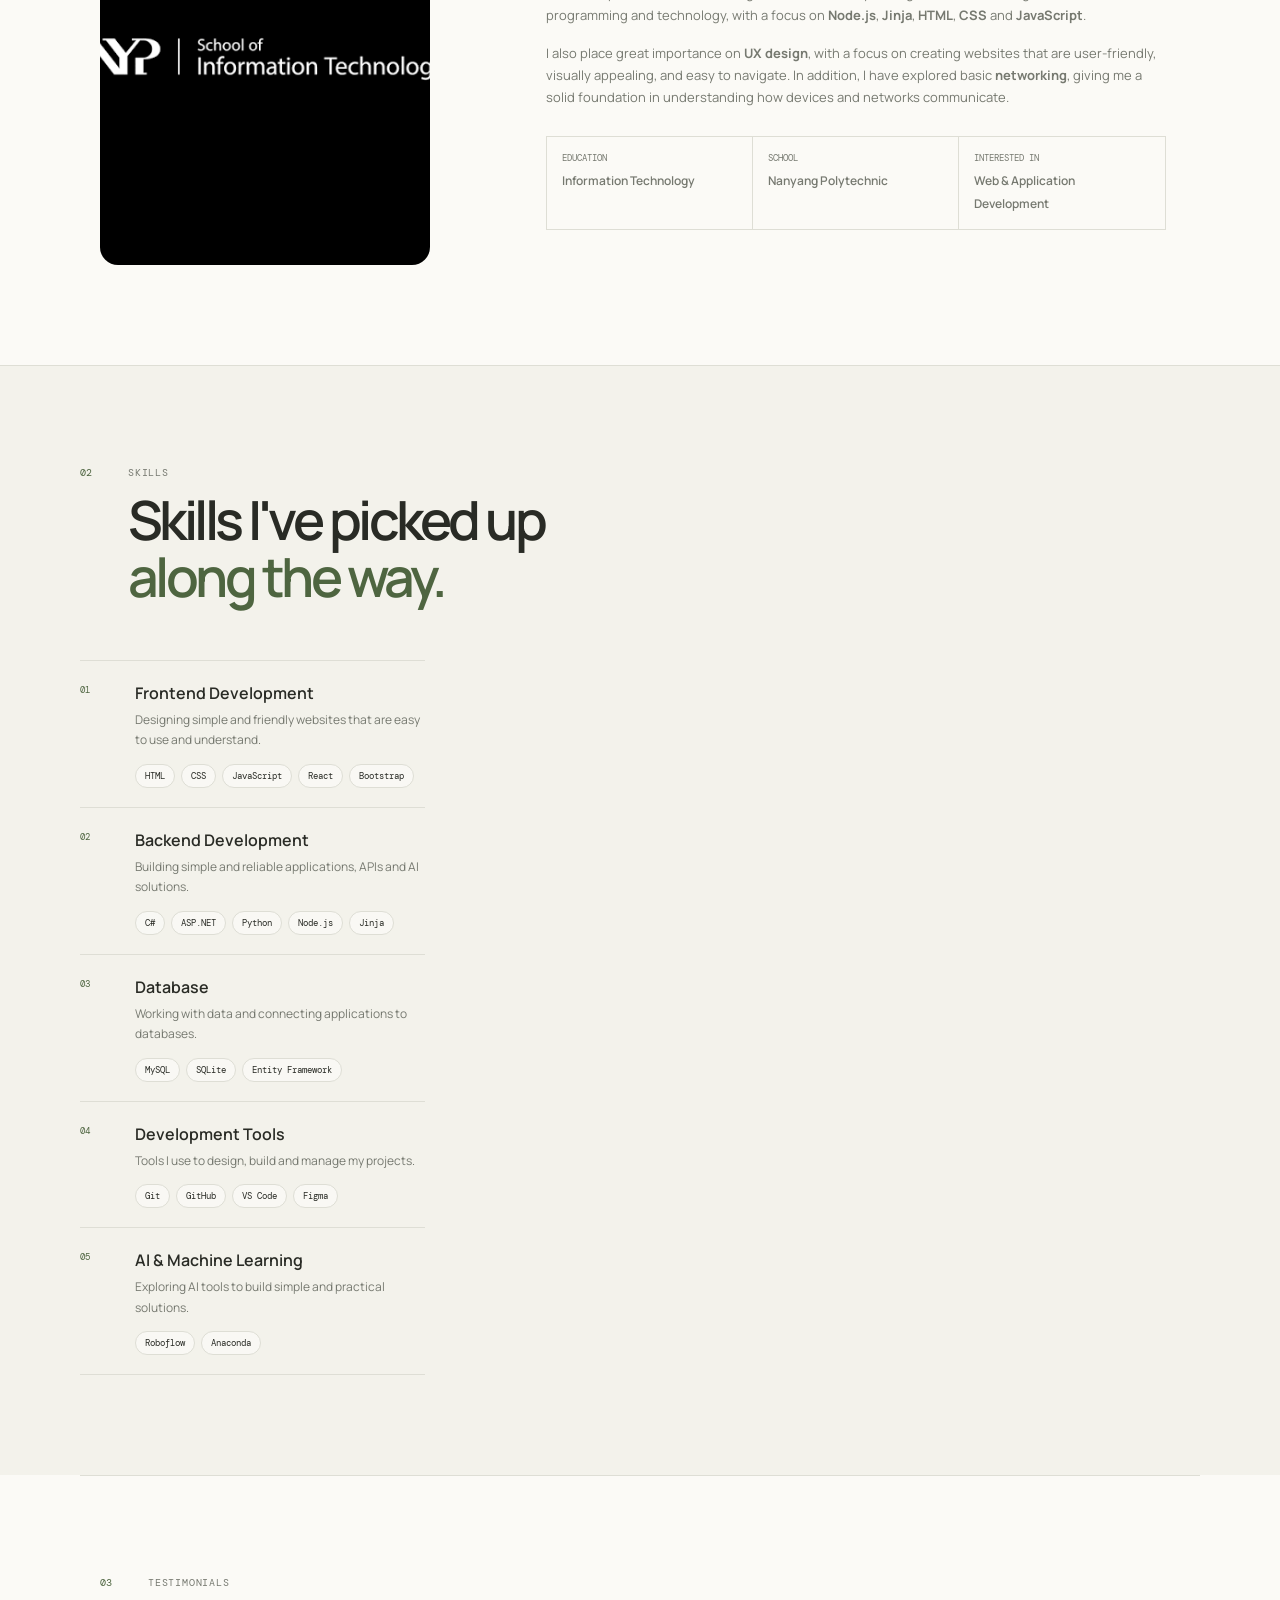
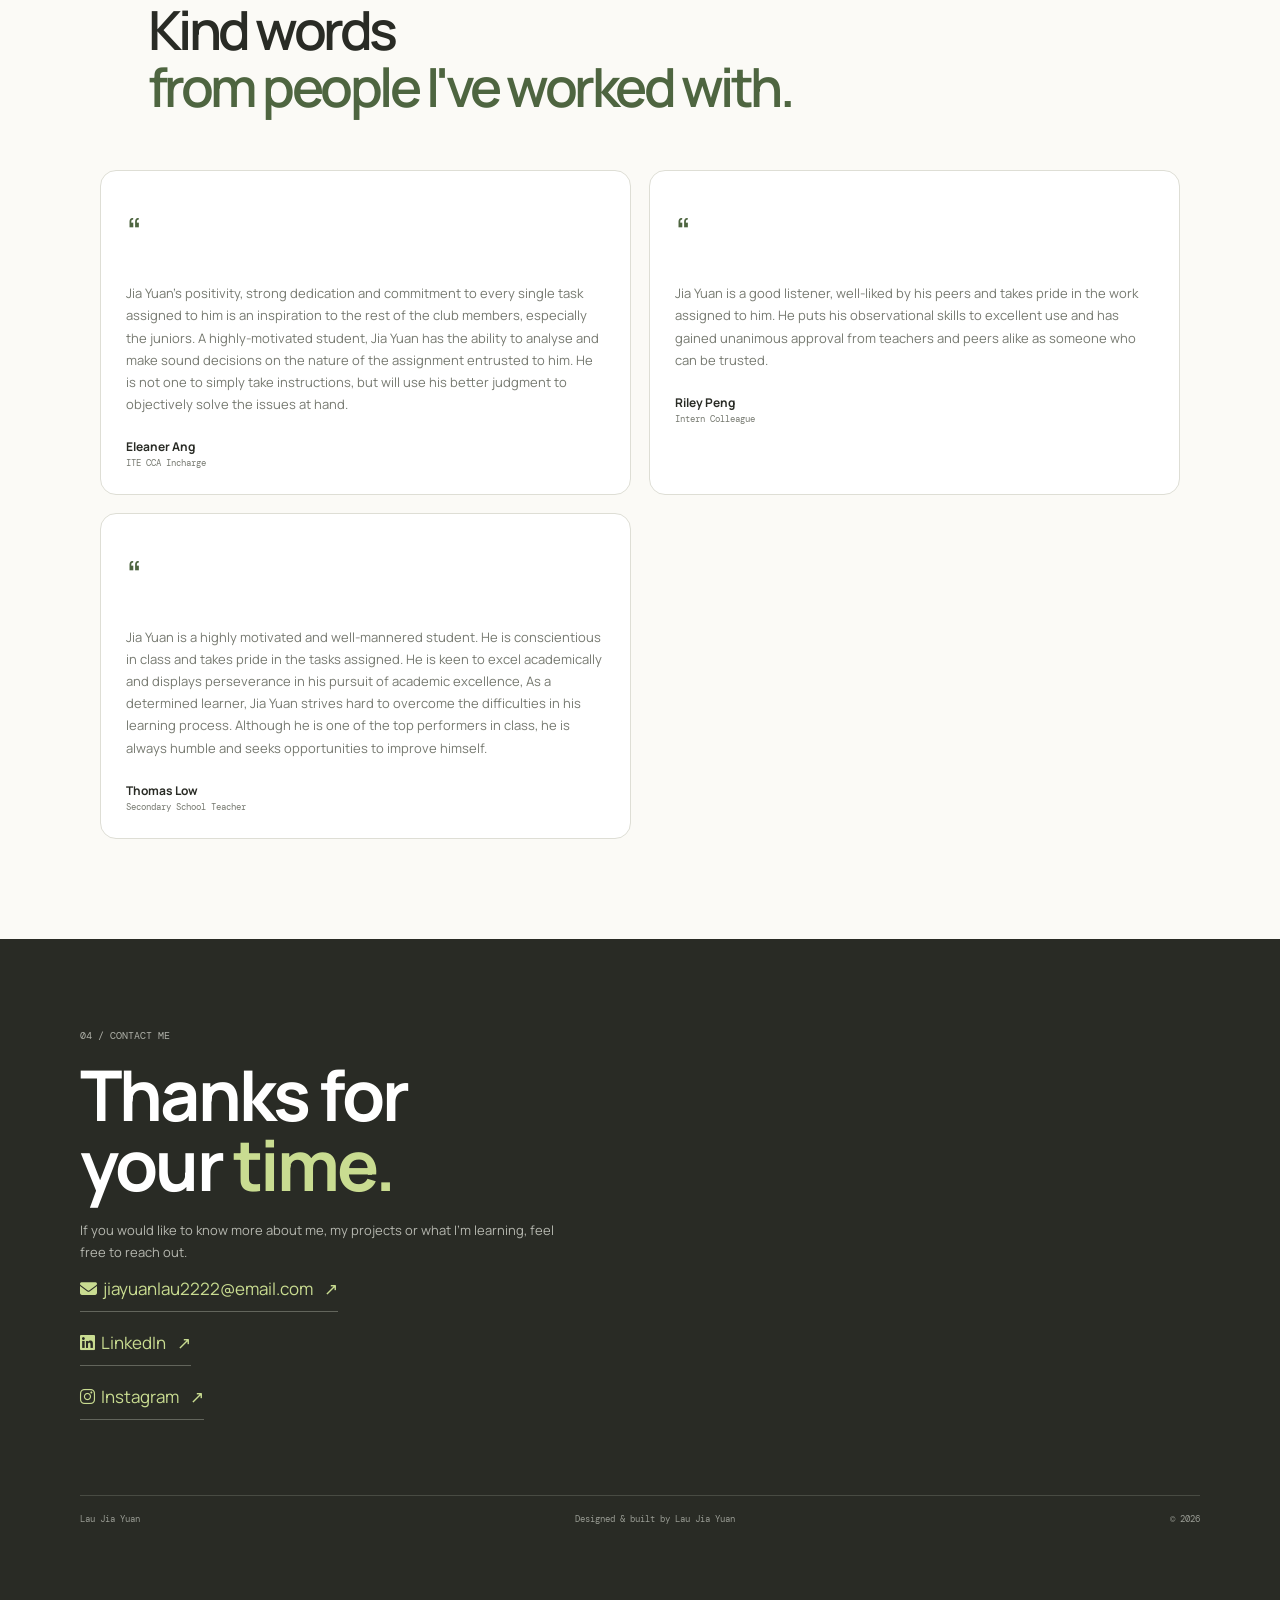
==== commit 9f5798d8: "Update index.html" ====
--- a/index.html
+++ b/index.html
@@ -113,11 +113,6 @@
 
   <div class="section-heading">
 
-    <div class="section-number">01</div>
-
-    <div>
-      <p>ABOUT ME</p>
-
       <h2>
         About Me<br>
         <em>A little bit about me.</em>
--- a/style.css
+++ b/style.css
@@ -1362,3 +1362,179 @@
     padding: 75px 18px;
   }
 }
+
+/* =================================
+   EDUCATION — VERTICAL TIMELINE
+================================= */
+
+.education-timeline {
+  position: relative;
+  margin-top: 35px;
+  padding-left: 32px;
+}
+
+/* Vertical connecting line */
+.education-timeline::before {
+  content: "";
+  position: absolute;
+  left: 7px;
+  top: 8px;
+  bottom: -10px;
+  width: 1px;
+  background: var(--line);
+}
+
+/* Each education entry */
+.education-item {
+  position: relative;
+  padding-bottom: 42px;
+}
+
+/* Remove spacing from last entry */
+.education-item:last-child {
+  padding-bottom: 0;
+}
+
+/* Timeline marker */
+.education-item::before {
+  content: "";
+  position: absolute;
+  left: -34px;
+  top: 35px;
+  width: 14px;
+  height: 14px;
+  border-radius: 50%;
+  background: var(--green-dark);
+  border: 3px solid var(--bg);
+  box-sizing: content-box;
+  z-index: 1;
+}
+
+/* Date label */
+.education-date {
+  display: block;
+  font-family: "DM Mono", monospace;
+  font-size: 10px;
+  font-weight: 500;
+  letter-spacing: .08em;
+  color: var(--green-dark);
+  margin-bottom: 11px;
+}
+
+/* Institution */
+.education-details h3 {
+  font-size: 19px;
+  font-weight: 700;
+  letter-spacing: -.035em;
+  line-height: 1.4;
+  color: var(--text);
+  margin-bottom: 5px;
+}
+
+/* Qualification */
+.education-qualification {
+  font-size: 15px;
+  font-weight: 600;
+  color: var(--text);
+  line-height: 1.6;
+  margin-bottom: 8px;
+}
+
+/* Description */
+.education-details > p:not(.education-qualification) {
+  font-size: 15px;
+  line-height: 1.8;
+  color: var(--muted);
+  max-width: 600px;
+}
+
+/* =================================
+   MOBILE RESPONSIVE
+================================= */
+
+@media (max-width: 800px) {
+
+  .education-timeline {
+    margin-top: 30px;
+    padding-left: 28px;
+  }
+
+  .education-timeline::before {
+    left: 6px;
+    top: 8px;
+    bottom: -10px;
+  }
+
+  .education-item {
+    padding-bottom: 32px;
+  }
+
+  .education-item:last-child {
+    padding-bottom: 0;
+  }
+
+  .education-item::before {
+    left: -30px;
+    top: 30px;
+    width: 12px;
+    height: 12px;
+    border: 3px solid var(--bg);
+  }
+
+  .education-date {
+    font-size: 9px;
+  }
+
+  .education-details h3 {
+    font-size: 17px;
+  }
+
+  .education-qualification {
+    font-size: 14px;
+  }
+
+  .education-details > p:not(.education-qualification) {
+    font-size: 14px;
+  }
+}
+
+
+/* Remove unwanted underline in Work Experience */
+.resume-block .resume-entry {
+  border-top: none;
+  padding-top: 0;
+}
+/* Resume page hero spacing */
+.page-hero {
+  padding-bottom: 45px;
+}
+
+.page-hero .hero-description {
+  margin-bottom: 0;
+}
+
+/* RESUME PAGE — HERO SPACING */
+
+.resume-hero {
+  padding-bottom: 20px;
+  margin-bottom: 0;
+}
+
+.resume-hero .hero-description {
+  margin-bottom: 0;
+}
+
+.resume-intro {
+  padding-top: 20px;
+}
+
+/* MOBILE */
+@media (max-width: 800px) {
+  .resume-hero {
+    padding-bottom: 15px;
+  }
+
+  .resume-intro {
+    padding-top: 15px;
+  }
+}
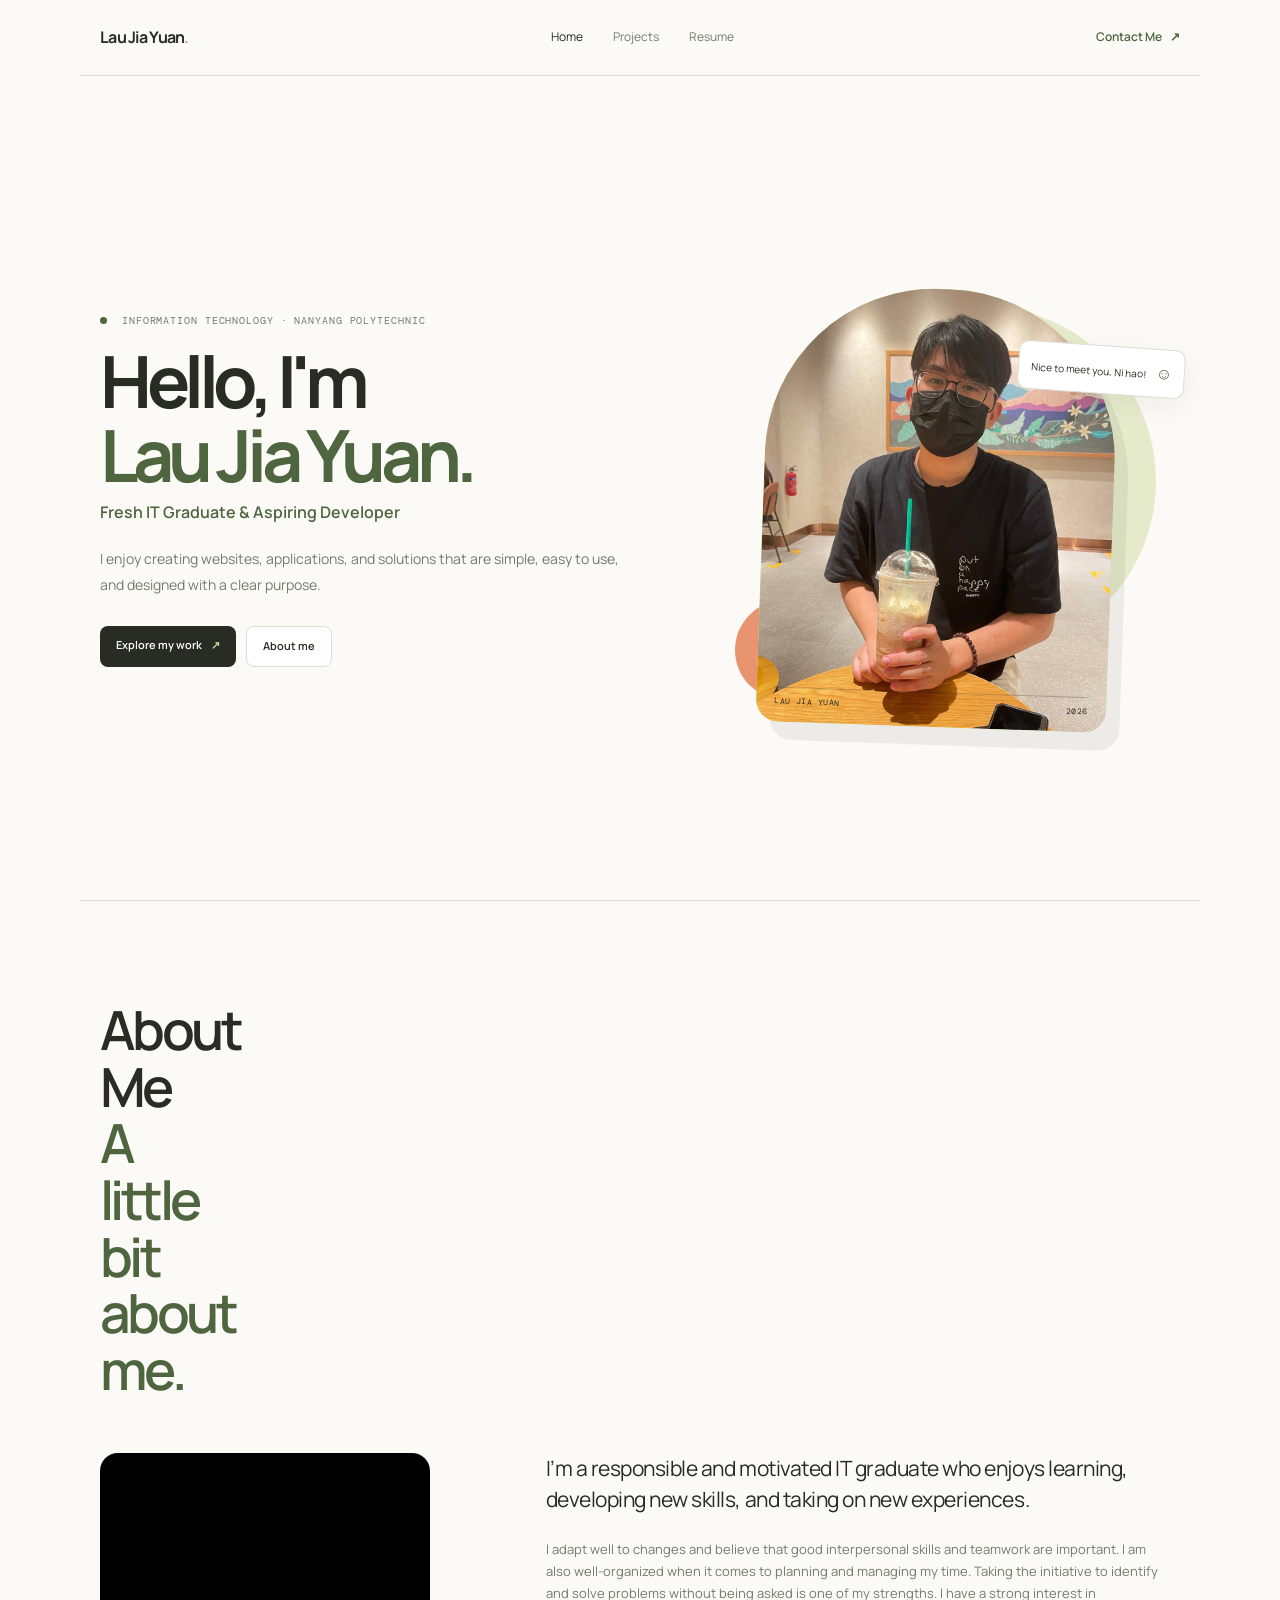
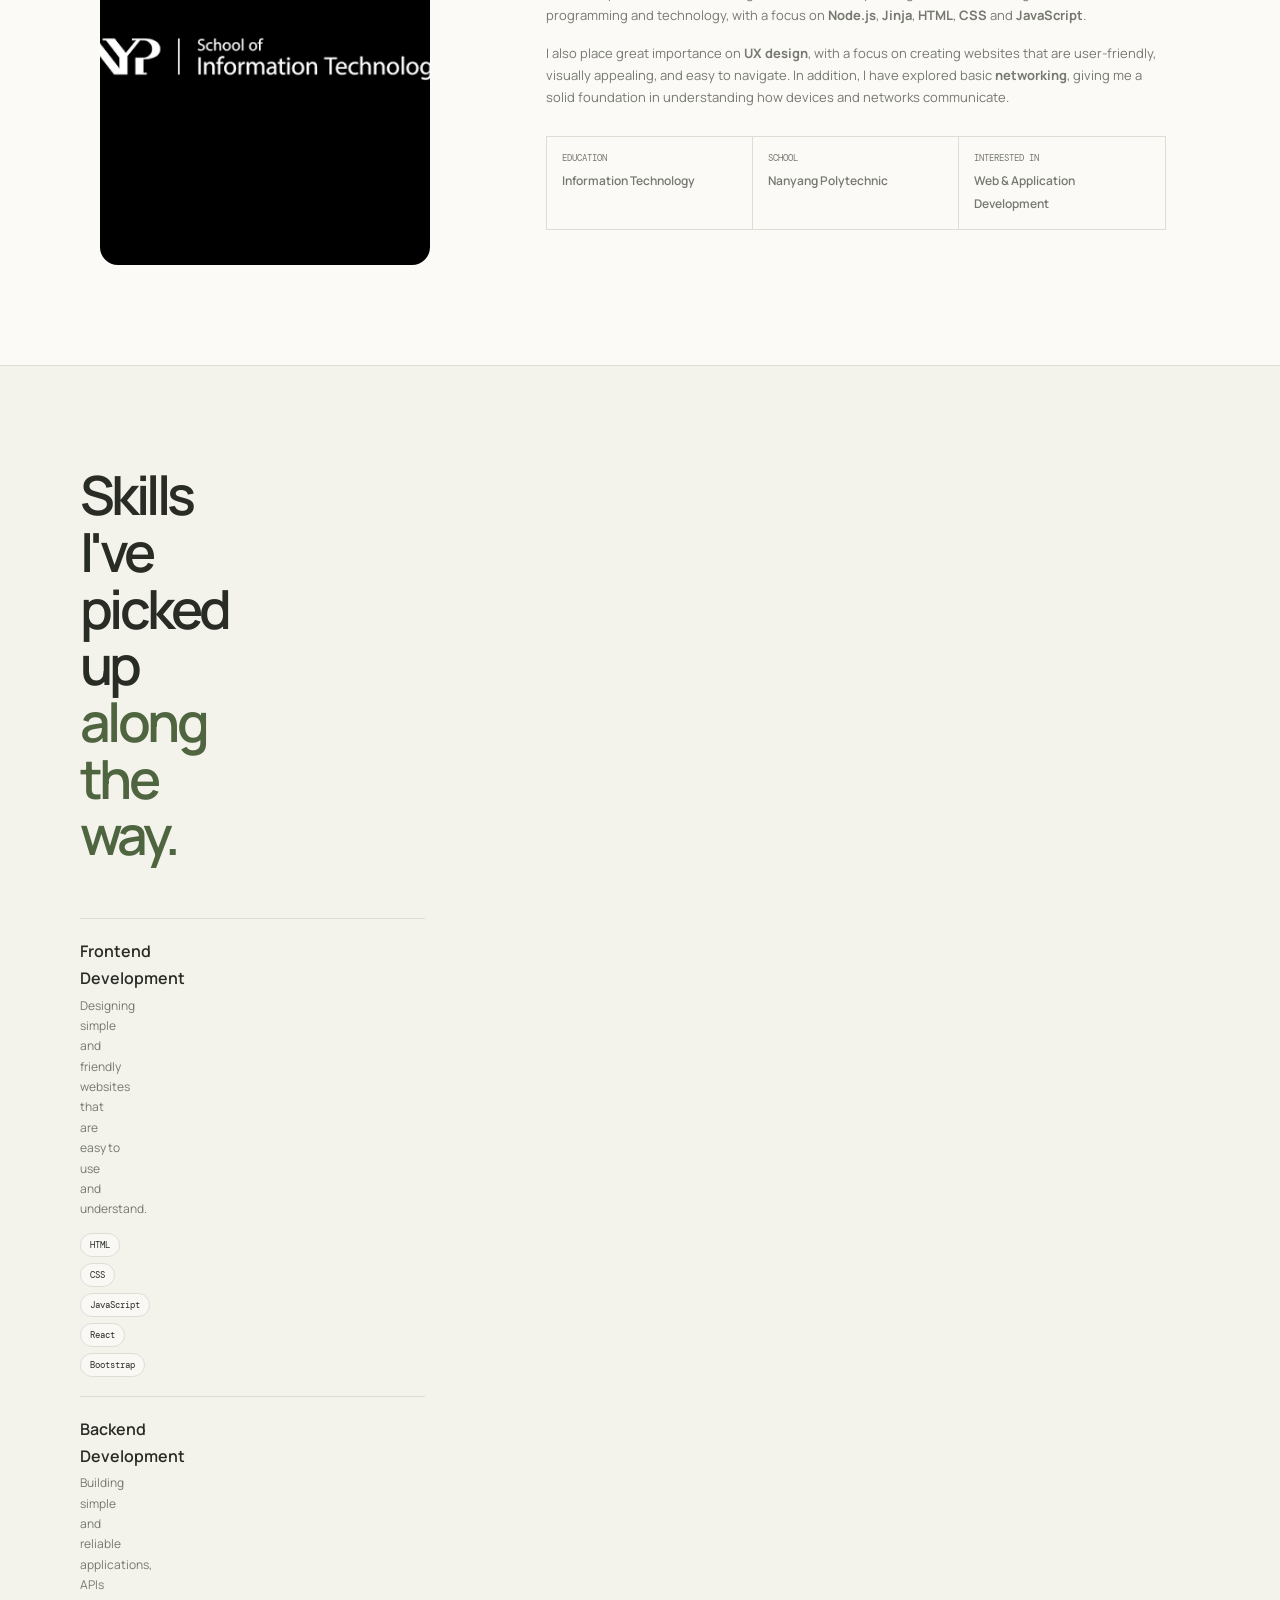
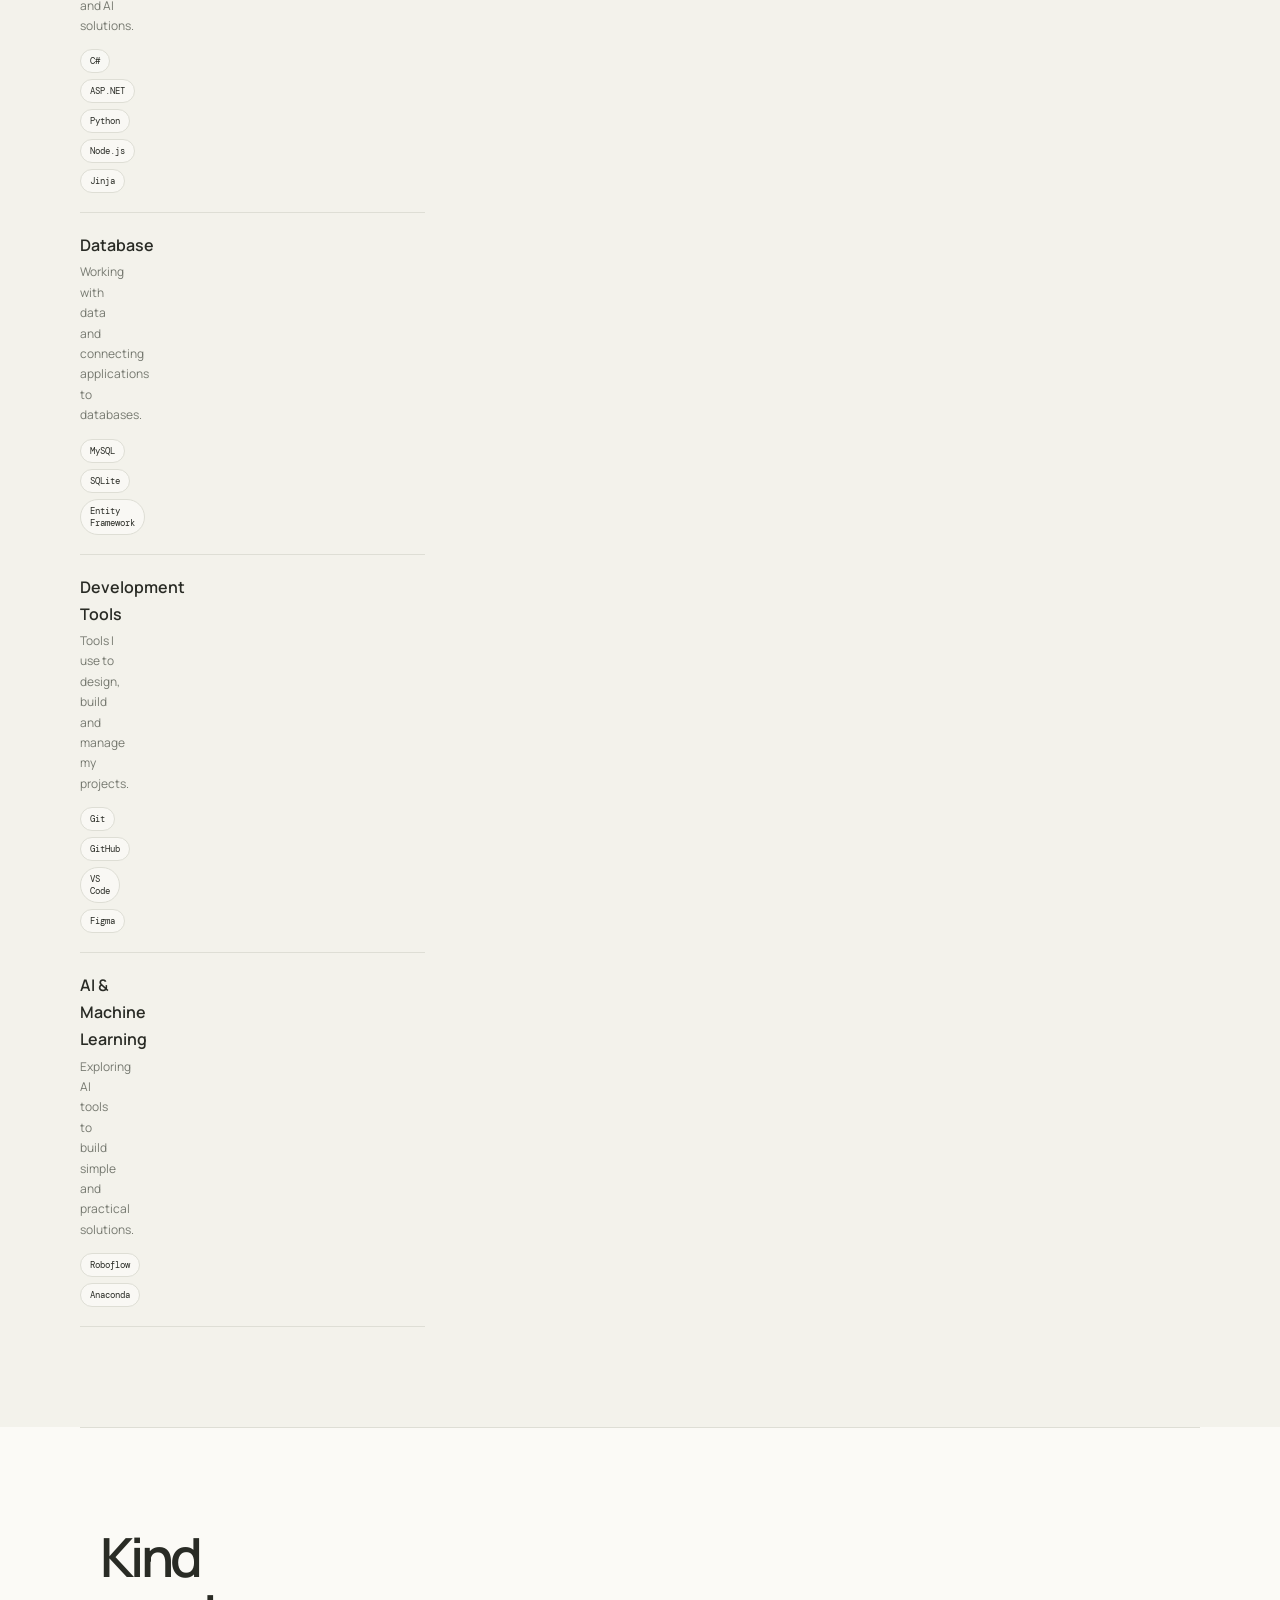
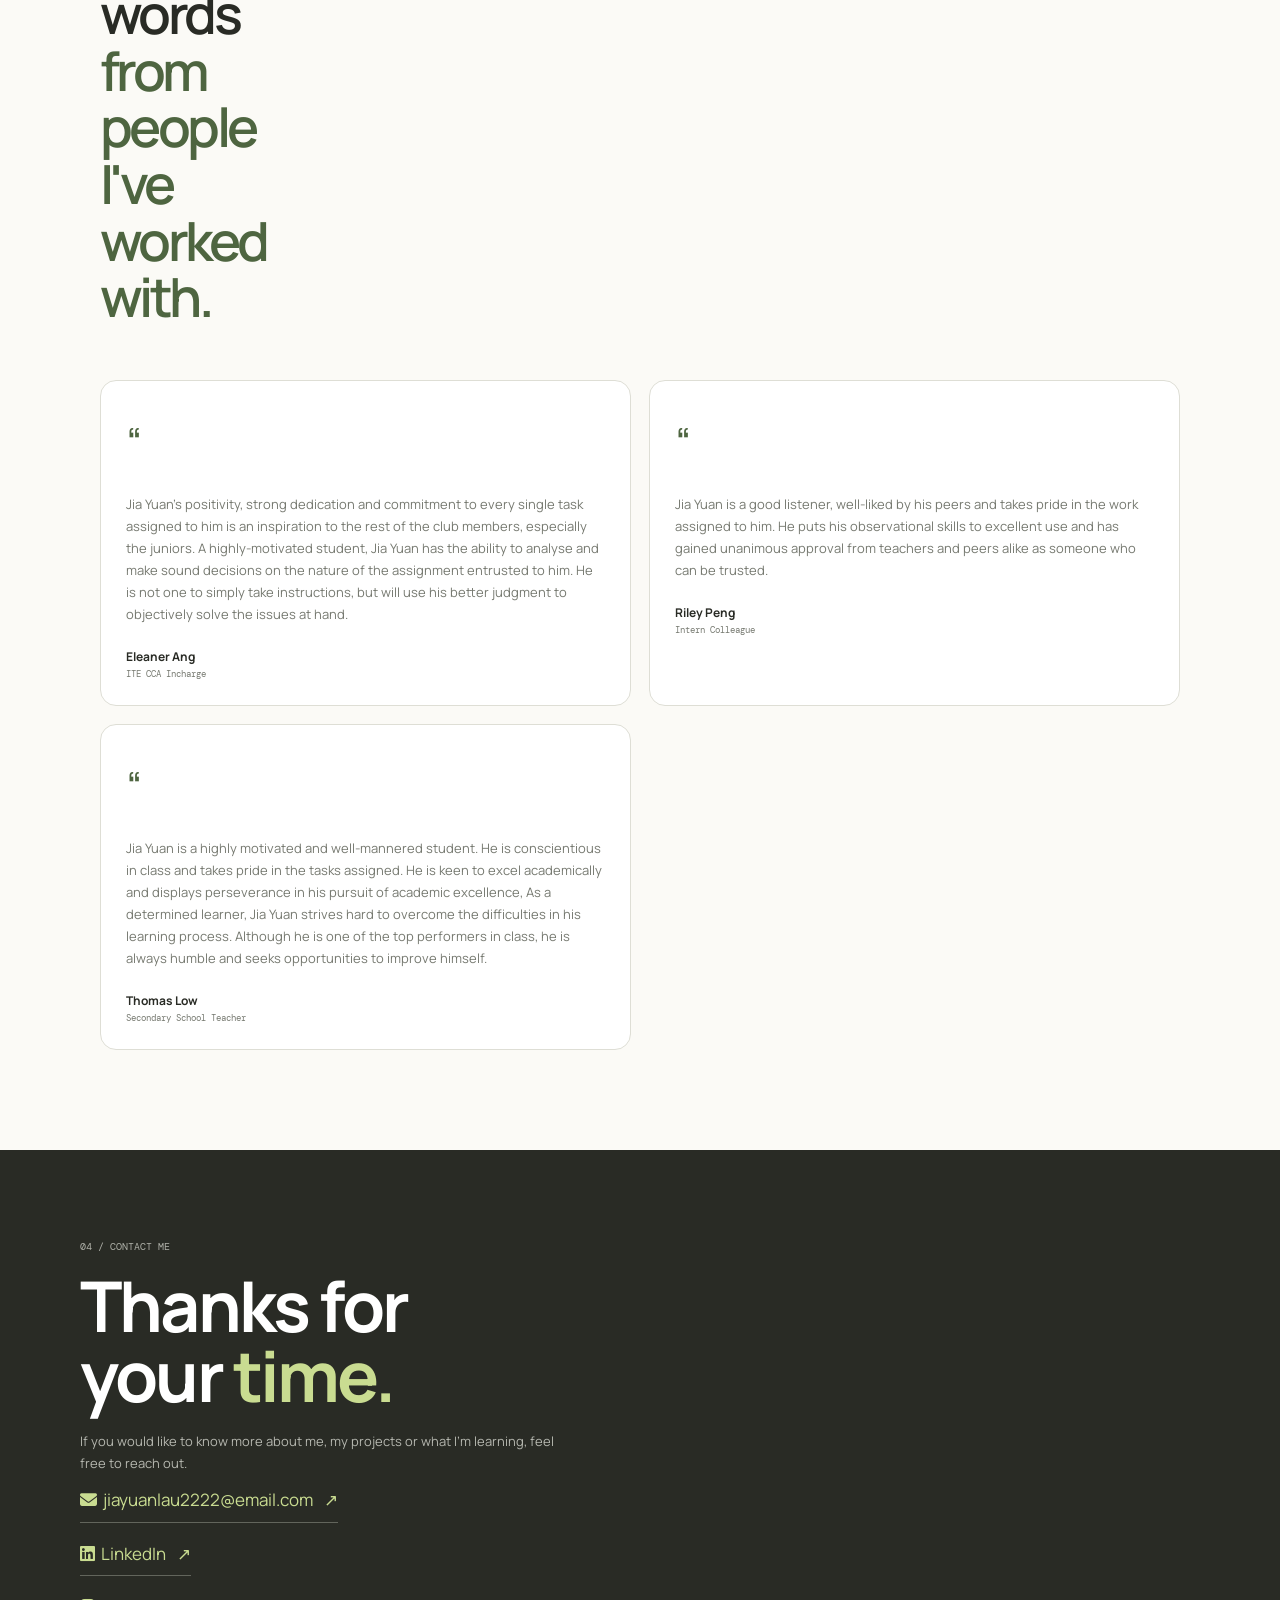
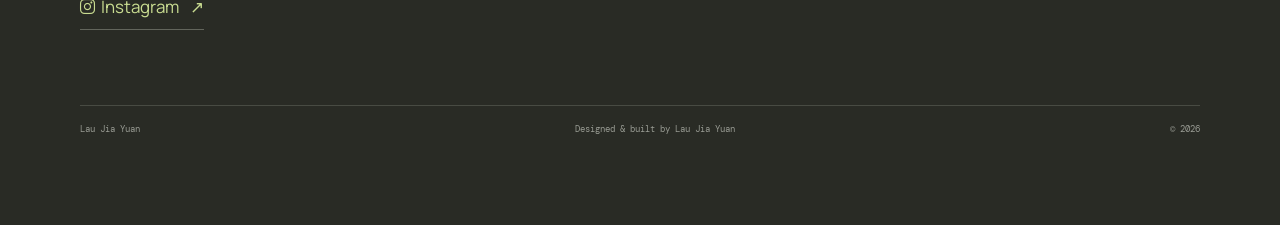
==== commit f8f93a84: "Update index.html" ====
--- a/index.html
+++ b/index.html
@@ -194,10 +194,6 @@
 
   <div class="section-heading">
 
-    <div class="section-number">02</div>
-
-    <div>
-      <p>SKILLS</p>
 
       <h2>
         Skills I've picked up<br>
@@ -217,7 +213,7 @@
     <div class="skill-list">
 
       <article>
-        <div class="skill-index">01</div>
+
 
         <div>
           <h3>Frontend Development</h3>
@@ -238,7 +234,7 @@
       </article>
 
       <article>
-        <div class="skill-index">02</div>
+
 
         <div>
           <h3>Backend Development</h3>
@@ -259,7 +255,7 @@
       </article>
 
       <article>
-        <div class="skill-index">03</div>
+
 
         <div>
           <h3>Database</h3>
@@ -278,7 +274,7 @@
       </article>
 
       <article>
-        <div class="skill-index">04</div>
+
 
         <div>
           <h3>Development Tools</h3>
@@ -297,7 +293,7 @@
       </article>
 
       <article>
-        <div class="skill-index">05</div>
+
 
         <div>
           <h3>AI &amp; Machine Learning</h3>
@@ -326,10 +322,7 @@
 
   <div class="section-heading">
 
-    <div class="section-number">03</div>
-
-    <div>
-      <p>TESTIMONIALS</p>
+
 
       <h2>
         Kind words<br>
--- a/style.css
+++ b/style.css
@@ -1080,7 +1080,7 @@
   /* General sections */
 
   .section {
-    padding:75px 18px;
+    padding:50px 8px;
   }
 
   .section-soft {
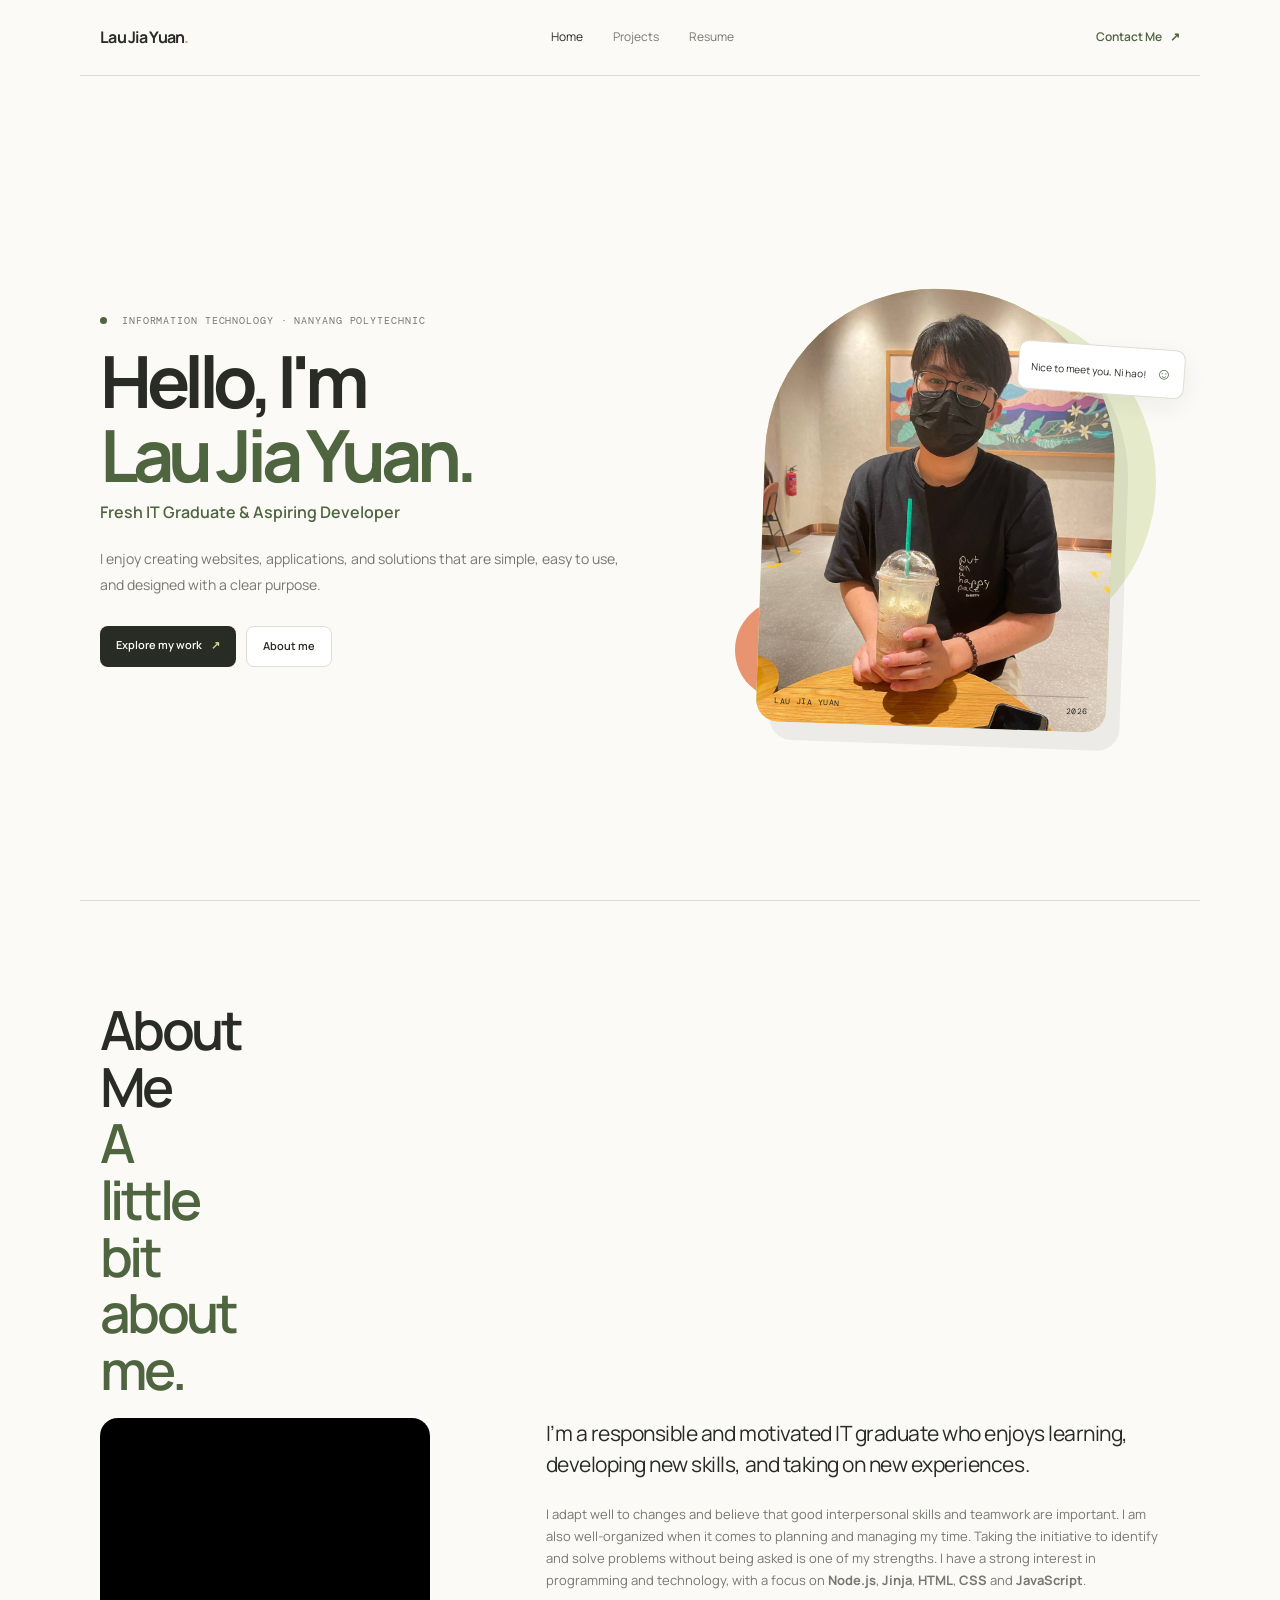
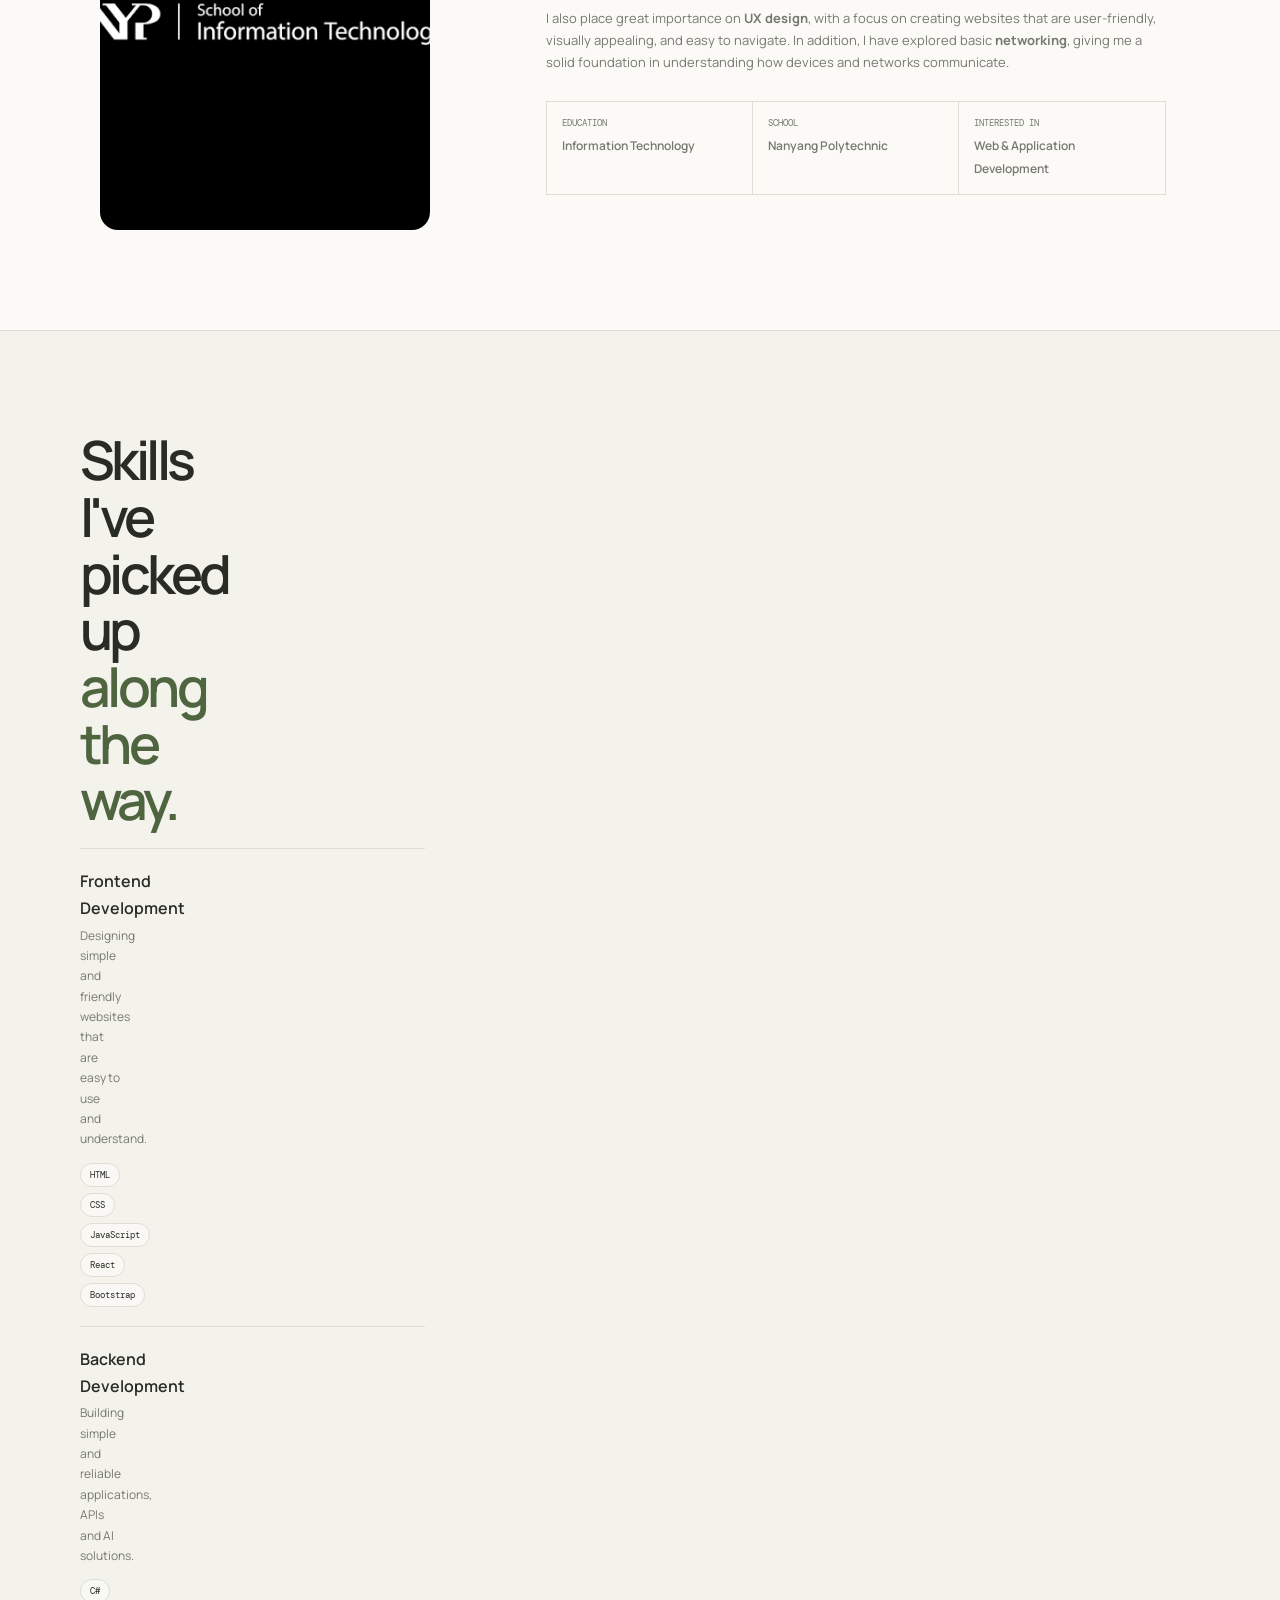
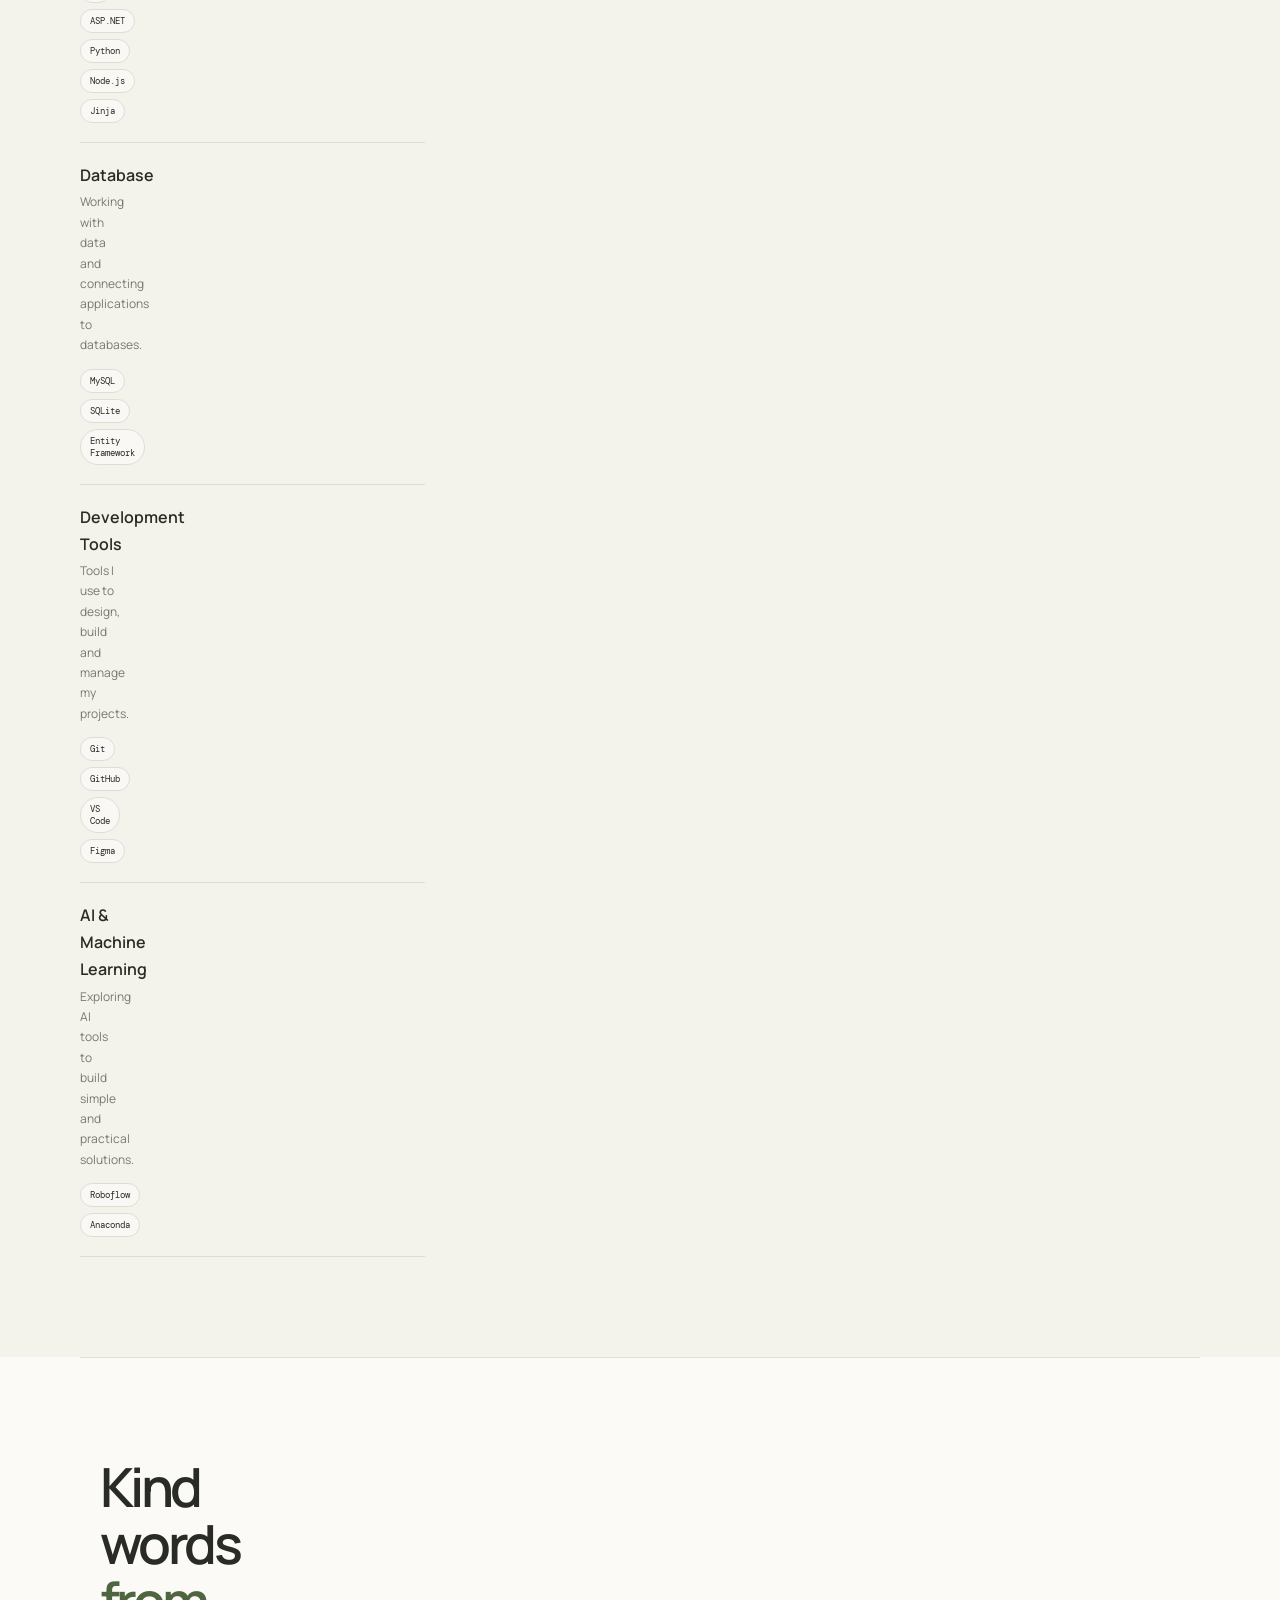
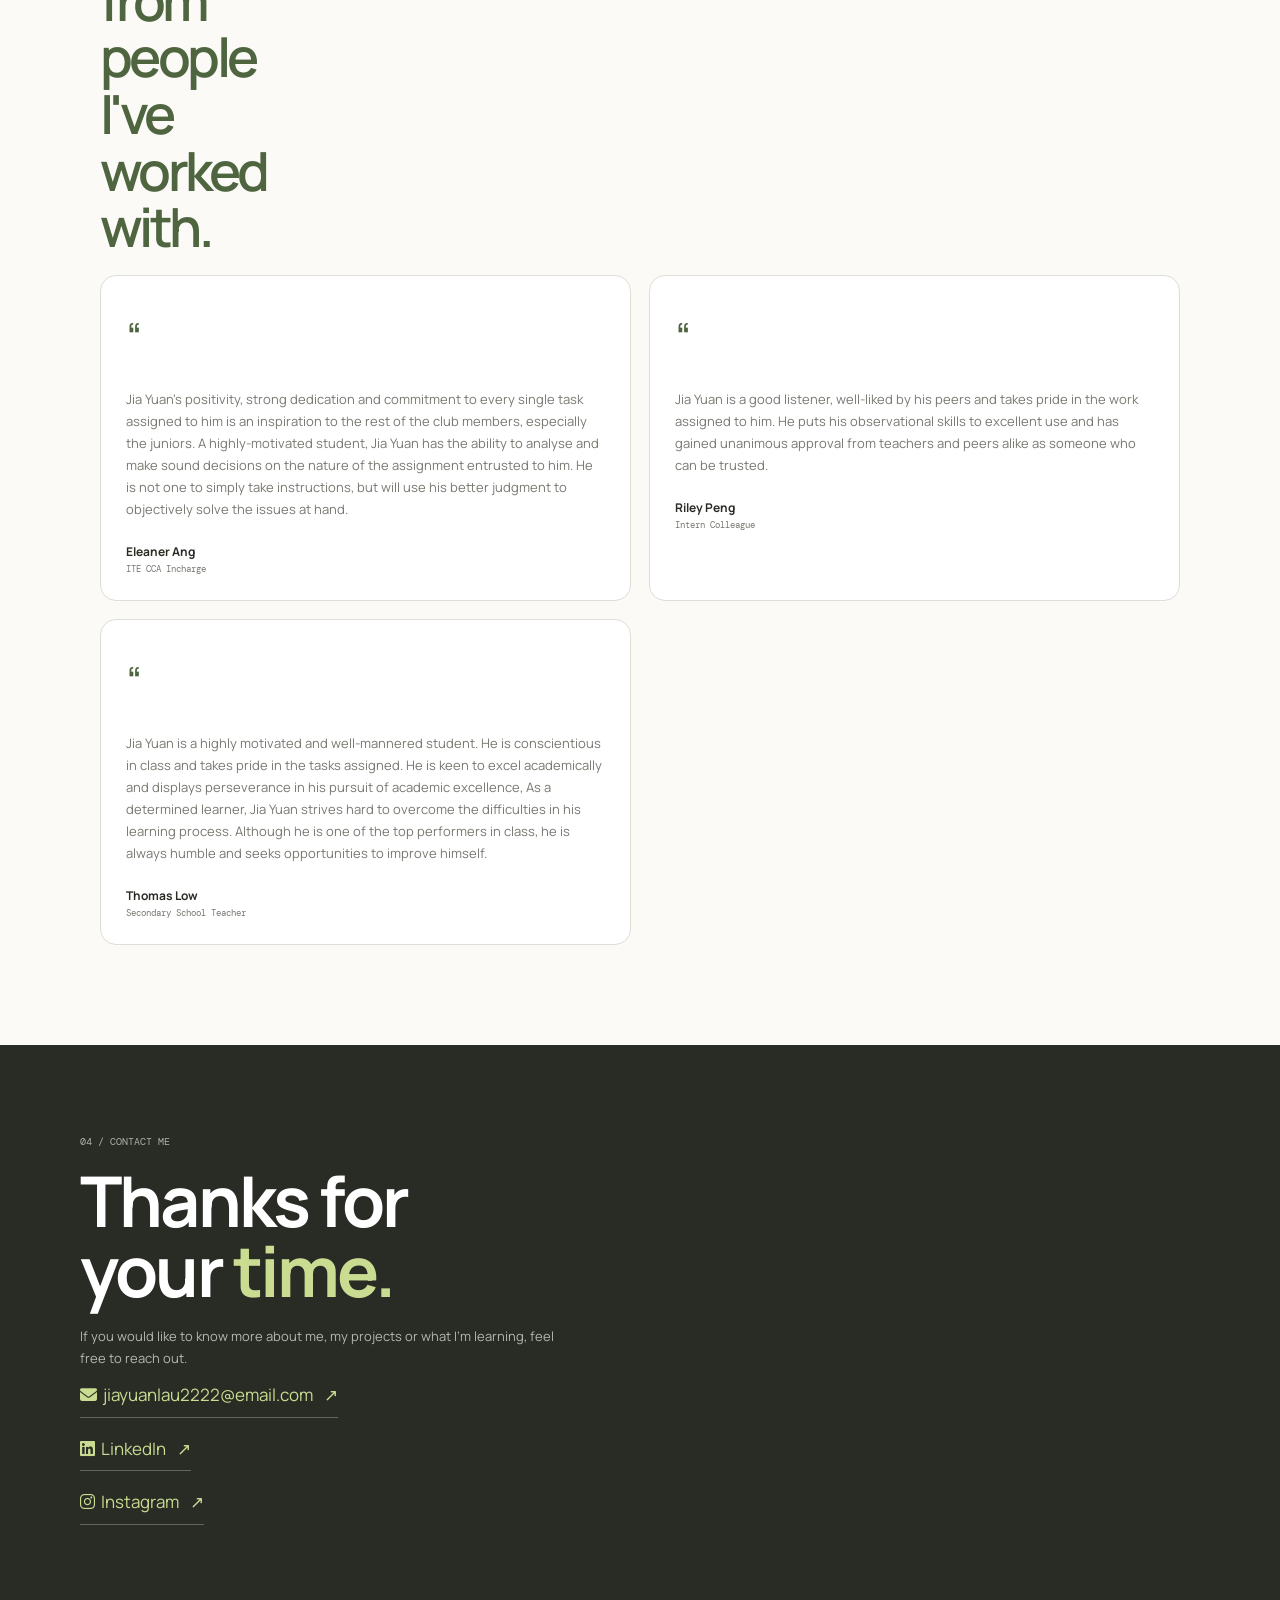
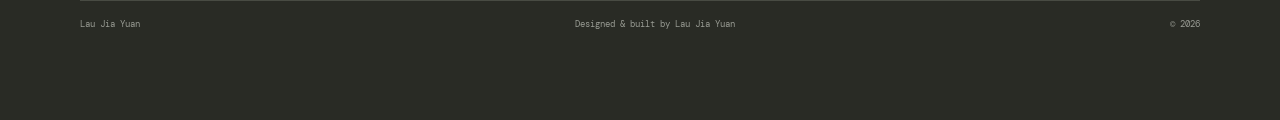
==== commit d72754d5: "Update index.html" ====
--- a/index.html
+++ b/index.html
@@ -111,13 +111,12 @@
 
 <section id="about" class="section">
 
-  <div class="section-heading">
-
-      <h2>
-        About Me<br>
-        <em>A little bit about me.</em>
-      </h2>
-    </div>
+<div class="section-heading">
+  <h2>
+    About Me<br>
+    <em>A little bit about me.</em>
+  </h2>
+</div>
 
   </div>
 
@@ -192,14 +191,12 @@
 
 <section id="skills" class="section section-soft">
 
-  <div class="section-heading">
-
-
-      <h2>
-        Skills I've picked up<br>
-        <em>along the way.</em>
-      </h2>
-    </div>
+<div class="section-heading">
+  <h2>
+    Skills I've picked up<br>
+    <em>along the way.</em>
+  </h2>
+</div>
 
   </div>
 
@@ -320,15 +317,12 @@
 
 <section id="testimonials" class="section">
 
-  <div class="section-heading">
-
-
-
-      <h2>
-        Kind words<br>
-        <em>from people I've worked with.</em>
-      </h2>
-    </div>
+<div class="section-heading">
+  <h2>
+    Kind words<br>
+    <em>from people I've worked with.</em>
+  </h2>
+</div>
 
   </div>
 
--- a/style.css
+++ b/style.css
@@ -345,7 +345,7 @@
 .section-heading {
   display:grid;
   grid-template-columns:48px 1fr;
-  margin-bottom:55px;
+  margin-bottom:20px;
 }
 
 .section-number {
@@ -1080,7 +1080,7 @@
   /* General sections */
 
   .section {
-    padding:50px 8px;
+    padding:50px 18px;
   }
 
   .section-soft {
@@ -1090,7 +1090,7 @@
 
   .section-heading {
     grid-template-columns:32px 1fr;
-    margin-bottom:40px;
+    margin-bottom:20px;
   }
 
   .section-heading h2 {
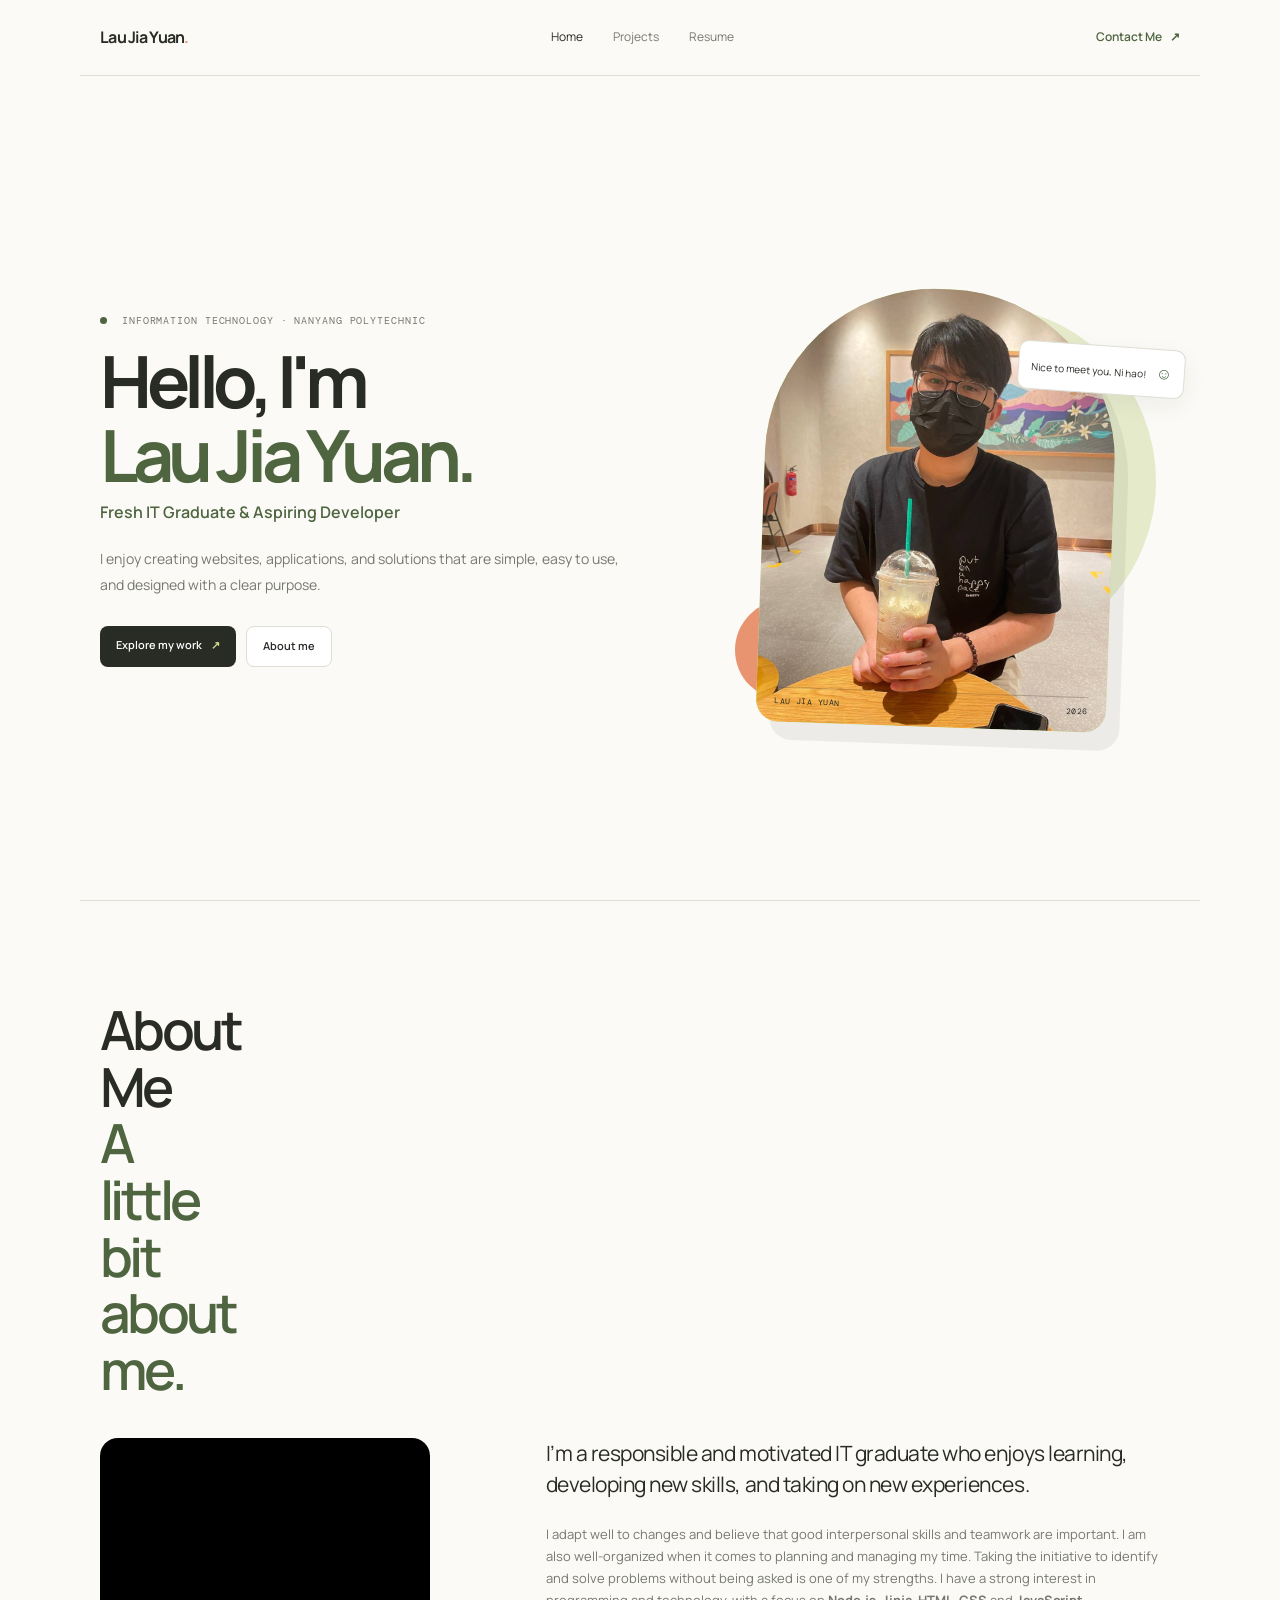
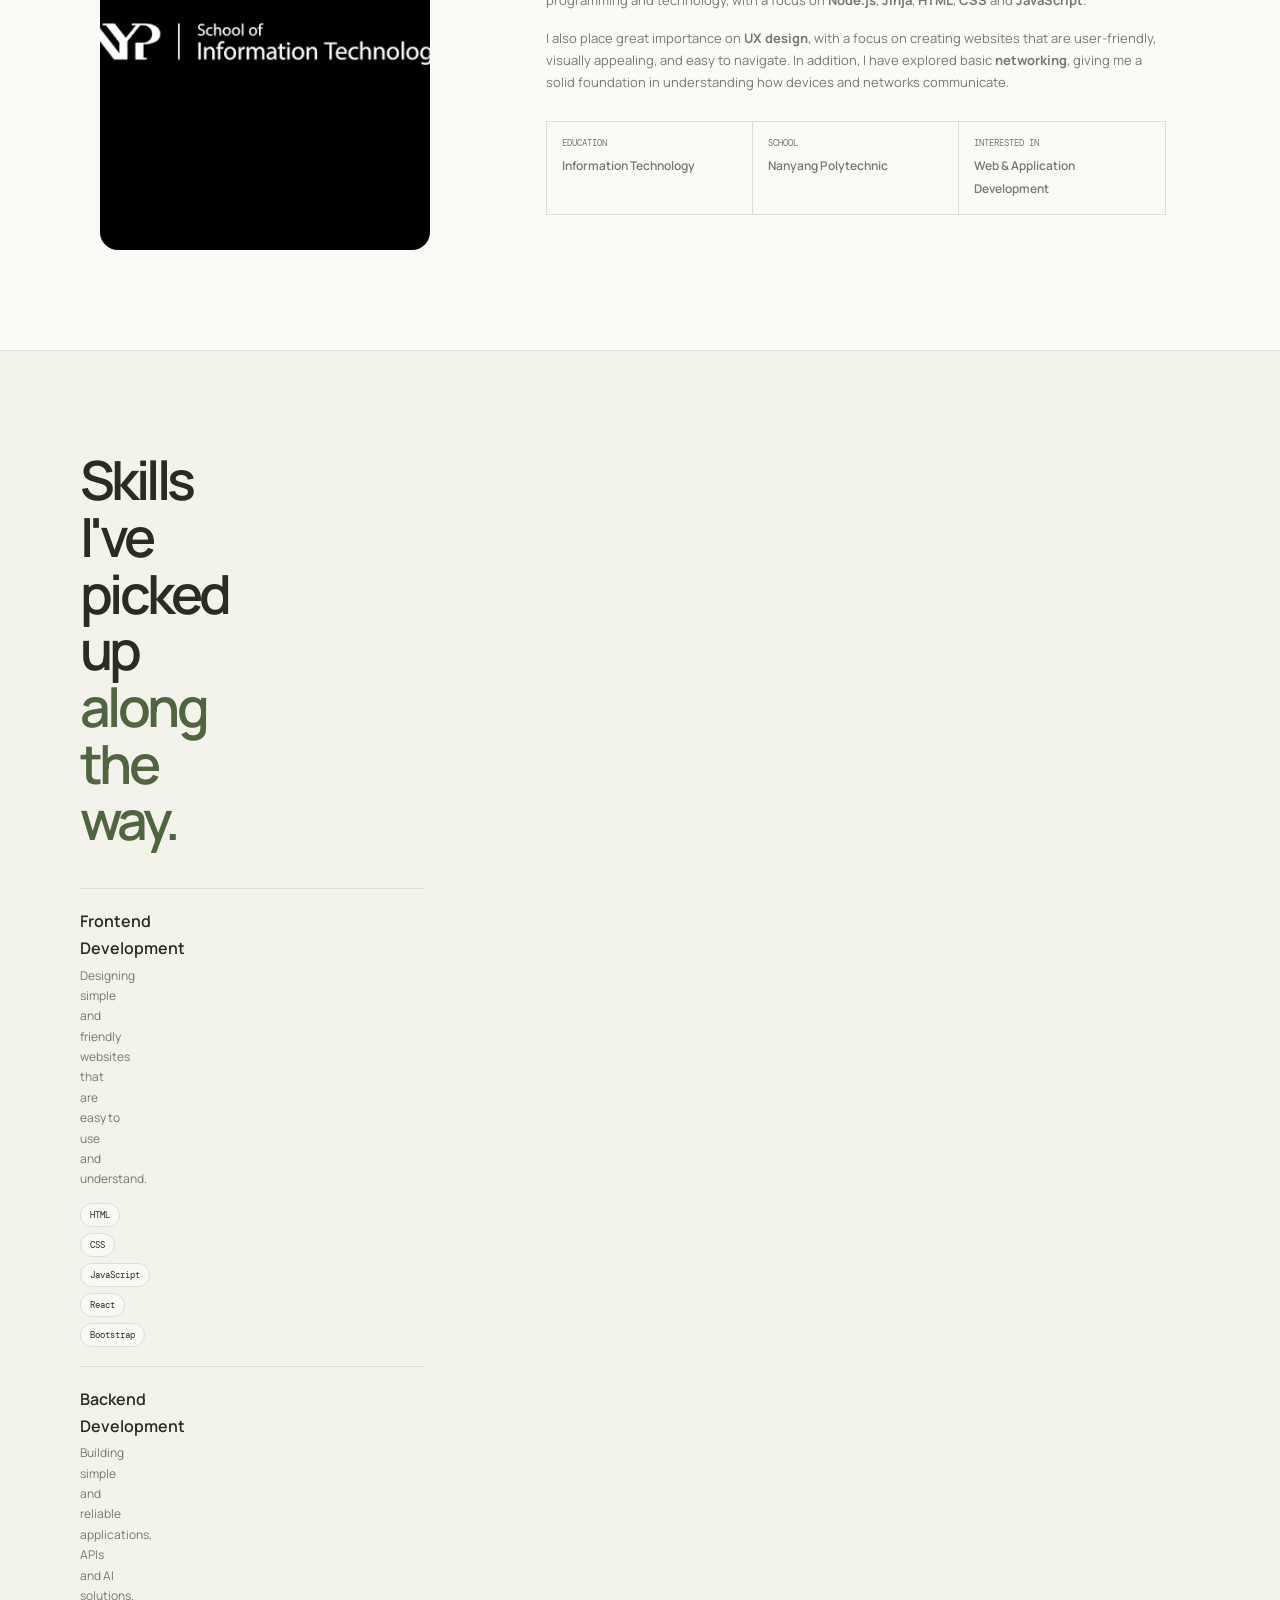
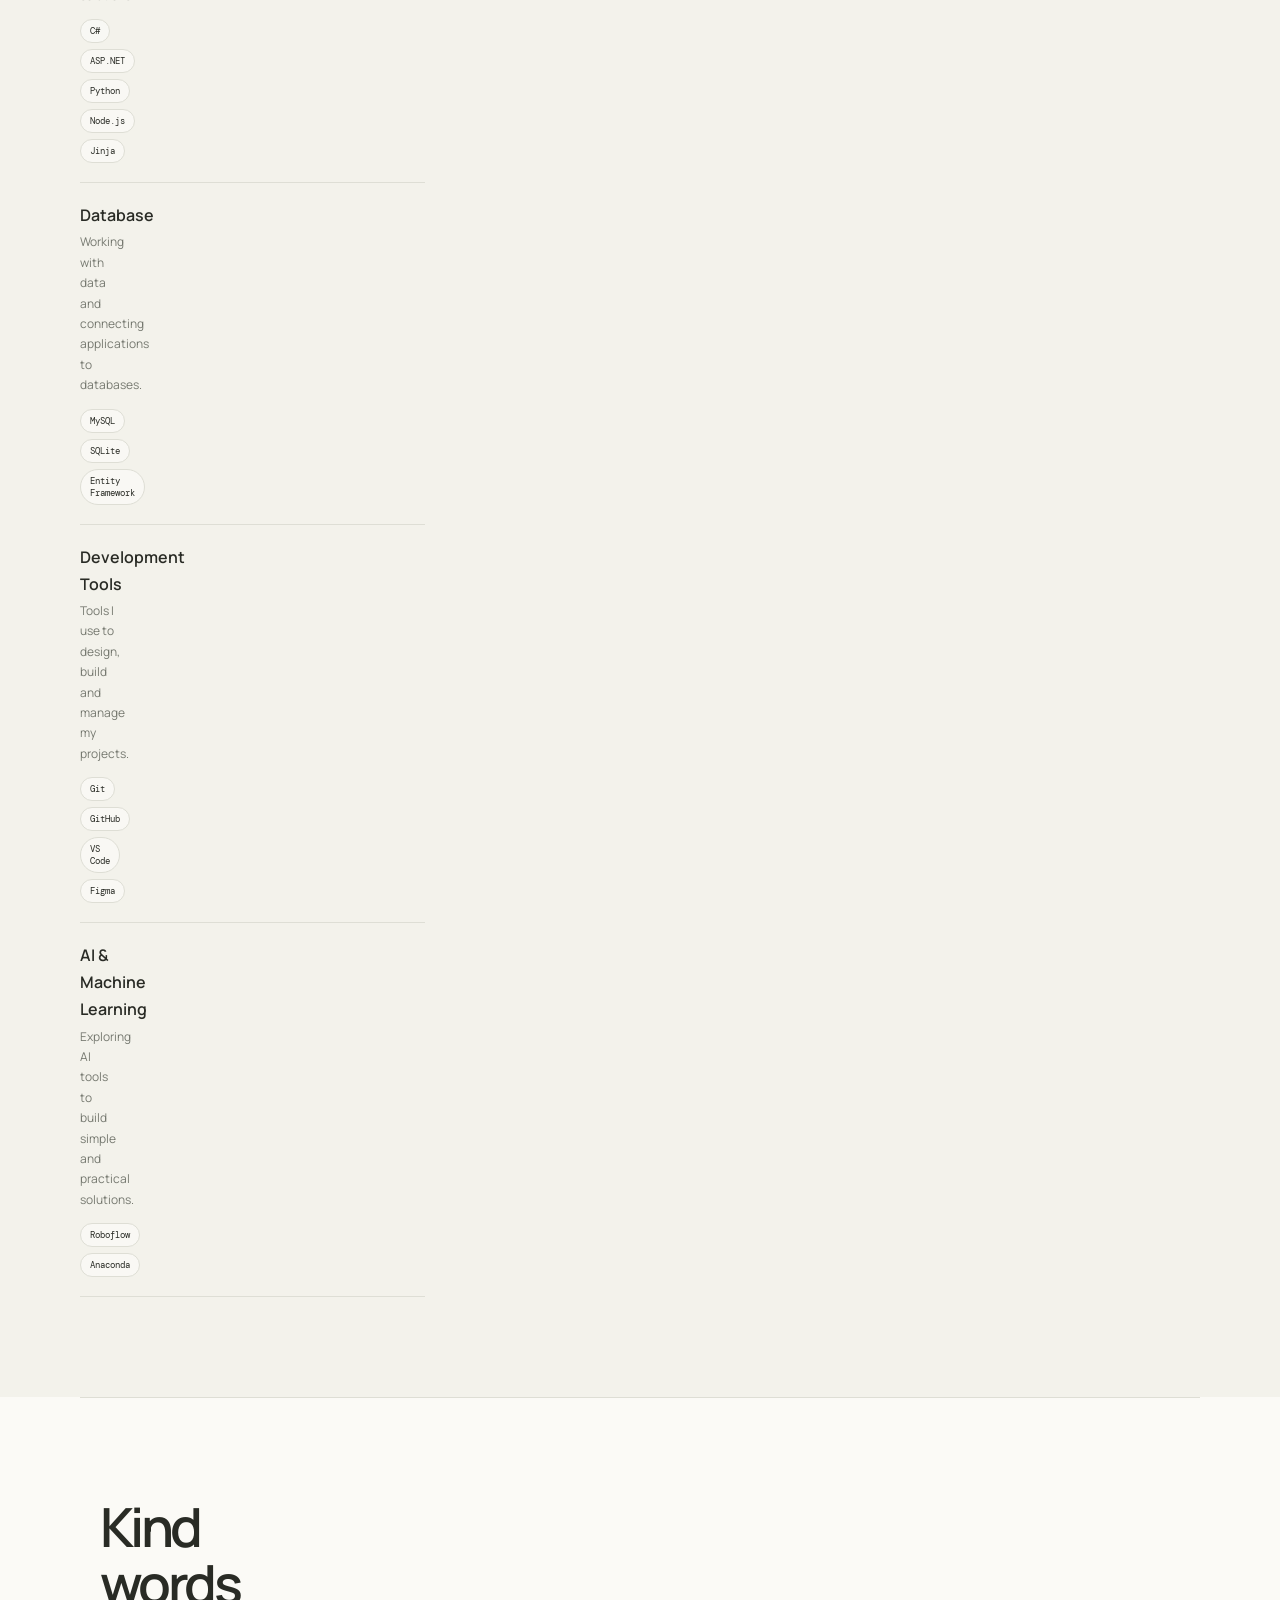
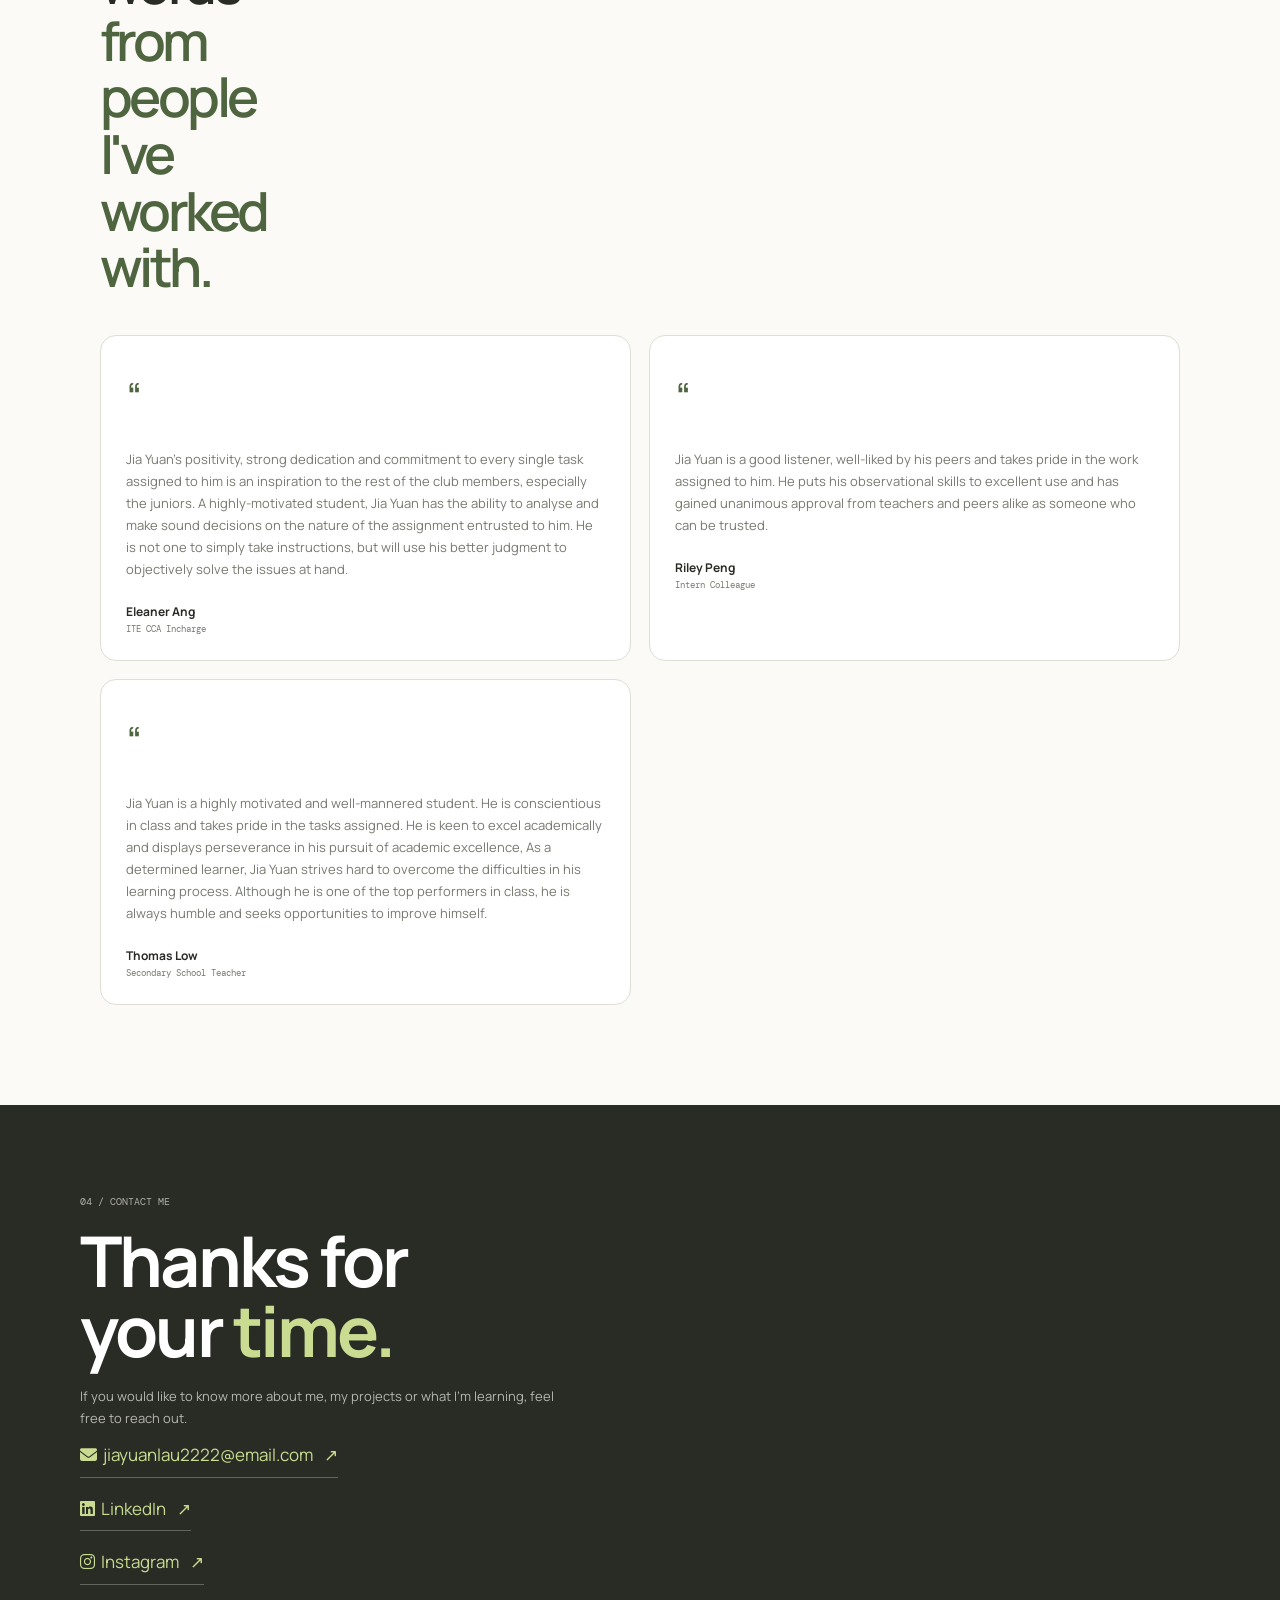
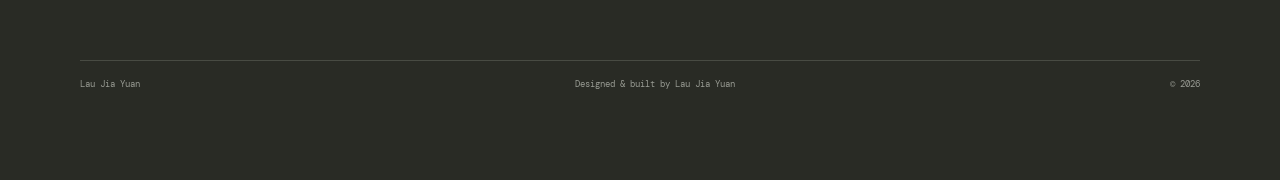
==== commit 323ec97b: "Update index.html" ====
--- a/index.html
+++ b/index.html
@@ -118,7 +118,7 @@
   </h2>
 </div>
 
-  </div>
+
 
   <div class="about-layout">
 
@@ -198,7 +198,7 @@
   </h2>
 </div>
 
-  </div>
+
 
   <div class="skills-layout">
 
@@ -324,7 +324,7 @@
   </h2>
 </div>
 
-  </div>
+
 
   <div class="testimonial-grid">
 
--- a/style.css
+++ b/style.css
@@ -345,7 +345,7 @@
 .section-heading {
   display:grid;
   grid-template-columns:48px 1fr;
-  margin-bottom:20px;
+  margin-bottom:40px;
 }
 
 .section-number {
@@ -1080,7 +1080,8 @@
   /* General sections */
 
   .section {
-    padding:50px 18px;
+    padding:50px 28px;
+
   }
 
   .section-soft {
@@ -1091,6 +1092,7 @@
   .section-heading {
     grid-template-columns:32px 1fr;
     margin-bottom:20px;
+    border: 1px solid grey;
   }
 
   .section-heading h2 {
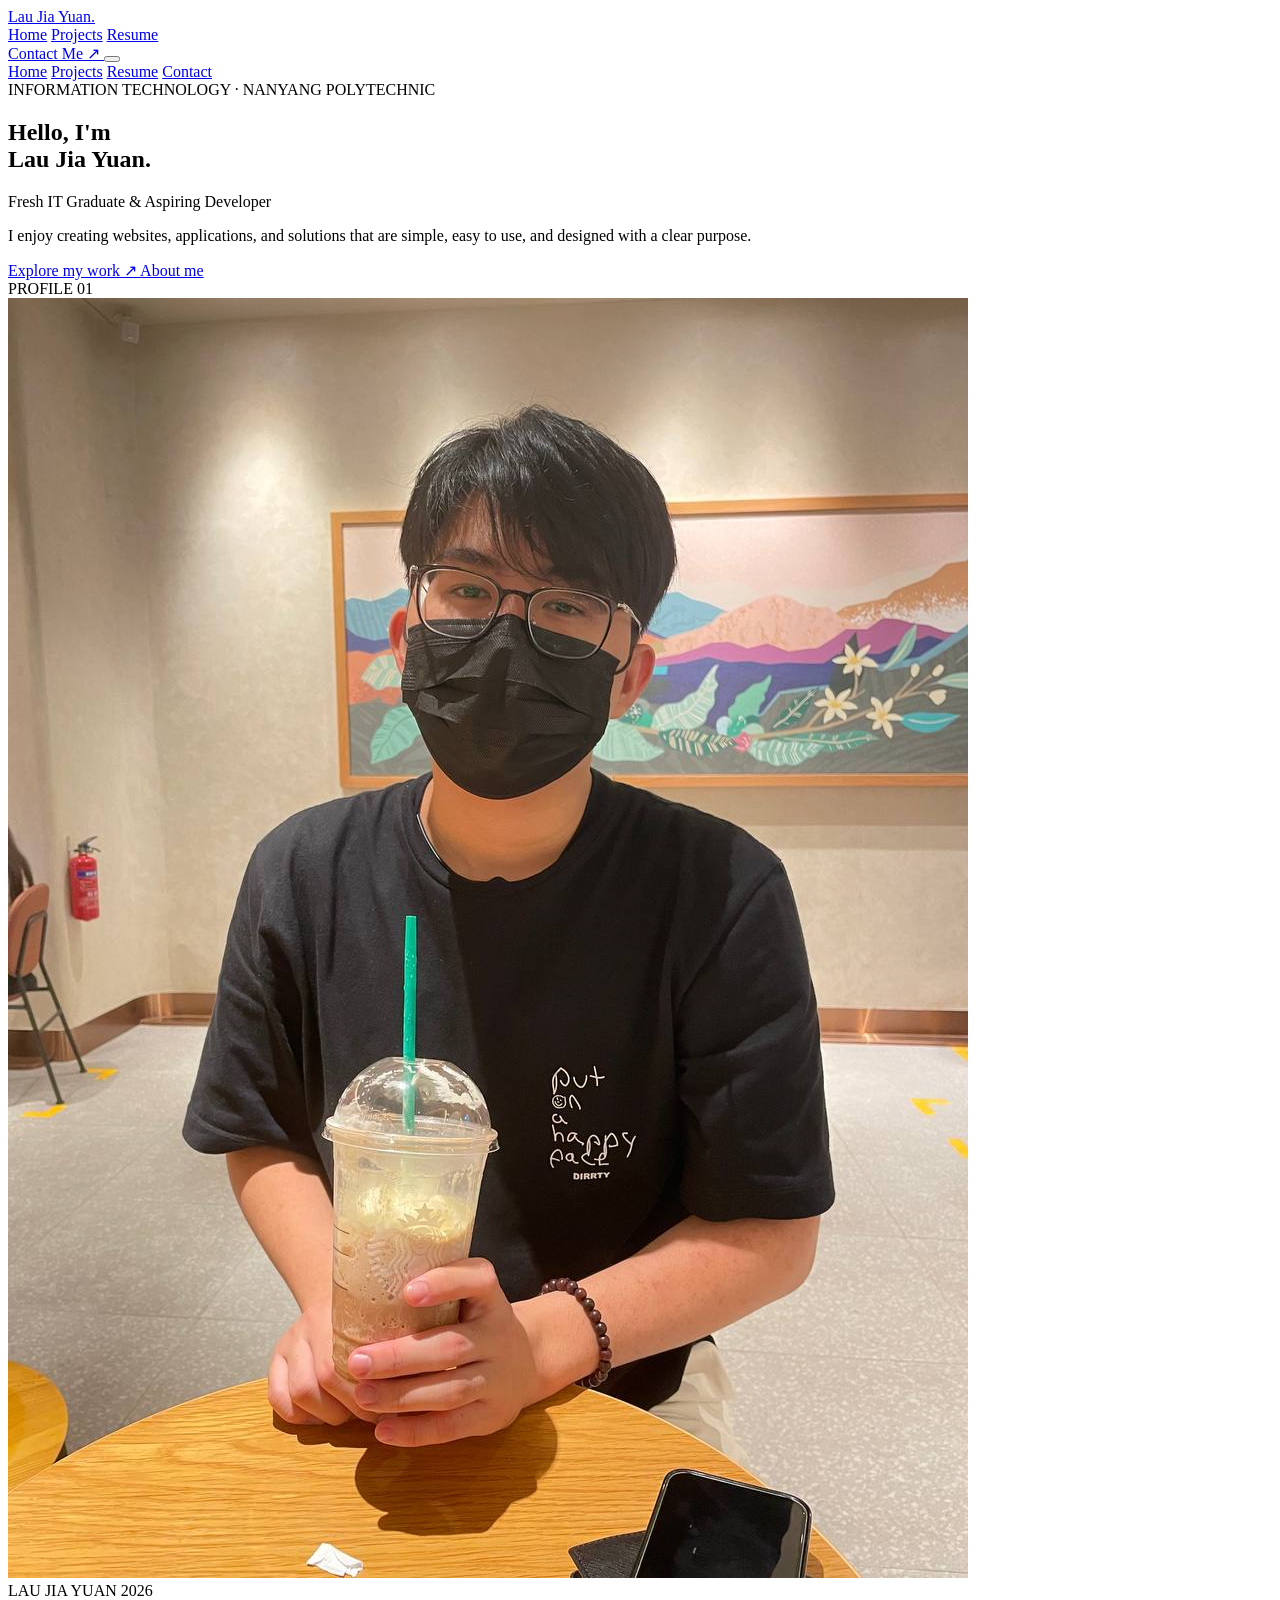
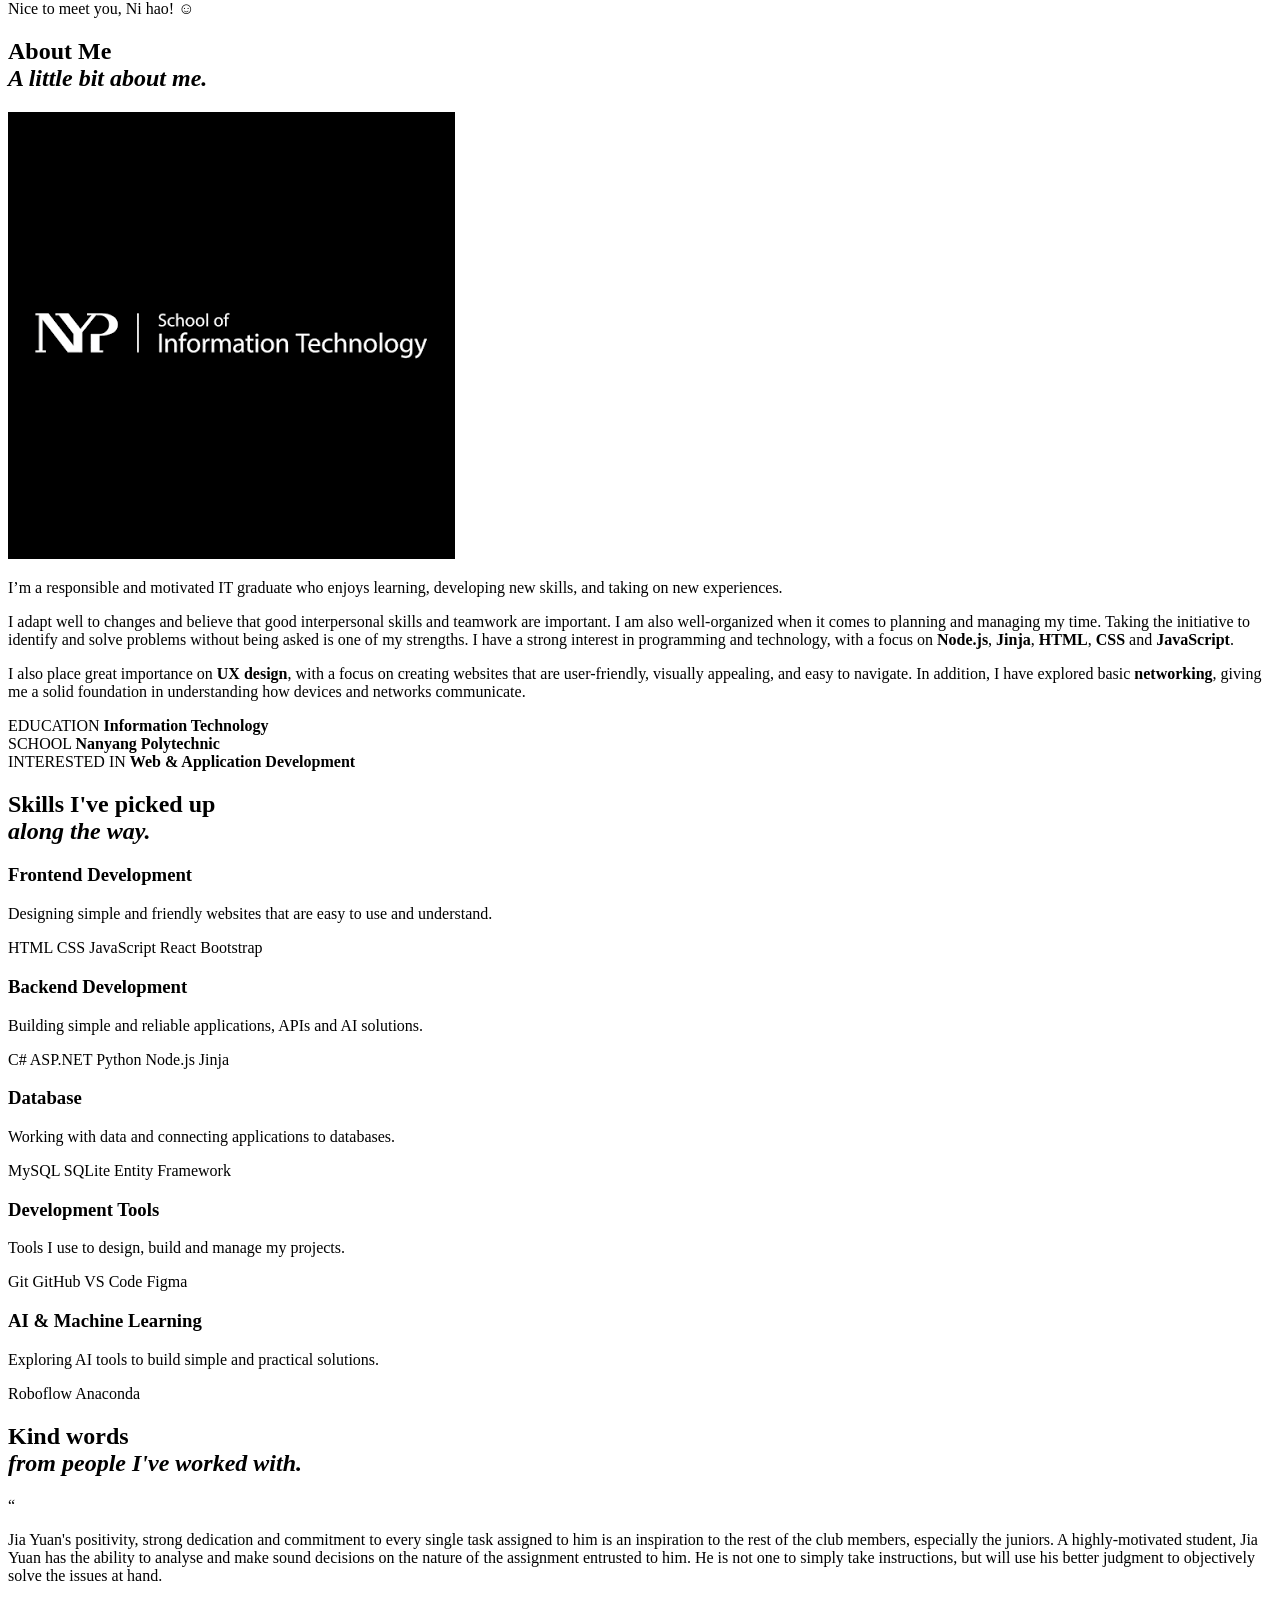
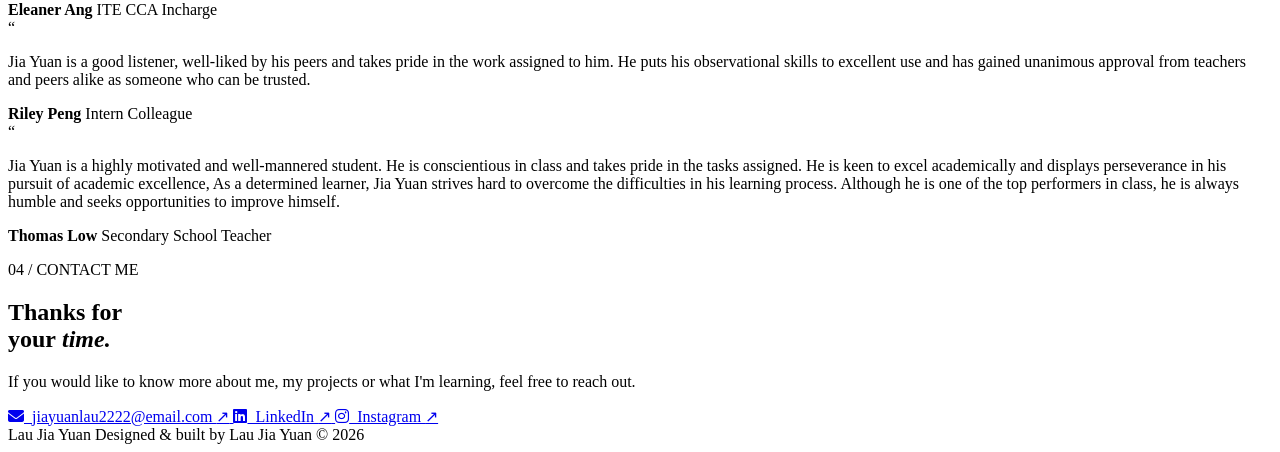
==== commit e666165d: "Update index.html" ====
--- a/index.html
+++ b/index.html
@@ -1,10 +1,12 @@
 
 <!DOCTYPE html>
 <html lang="en">
+
 <head>
   <meta charset="UTF-8">
   <meta name="viewport" content="width=device-width, initial-scale=1.0">
   <meta name="description" content="Lau Jia Yuan — IT Graduate Portfolio">
+
   <title>Lau Jia Yuan — Home</title>
 
   <link rel="stylesheet" href="style.css">
@@ -13,8 +15,13 @@
 
 <body>
 
+<!-- HEADER -->
+
 <header class="site-header">
-  <a class="logo" href="index.html">Lau Jia Yuan<span>.</span></a>
+
+  <a class="logo" href="index.html">
+    Lau Jia Yuan<span>.</span>
+  </a>
 
   <nav class="desktop-nav" aria-label="Main navigation">
     <a class="active" href="index.html">Home</a>
@@ -27,410 +34,463 @@
   </a>
 
   <button class="menu-button" aria-label="Open navigation">
-    <i></i><i></i>
+    <i></i>
+    <i></i>
   </button>
+
 </header>
 
+<!-- MOBILE NAVIGATION -->
+
 <div class="mobile-nav">
+
   <a class="active" href="index.html">Home</a>
   <a href="projects.html">Projects</a>
   <a href="resume.html">Resume</a>
   <a href="#contact">Contact</a>
+
 </div>
 
+
 <main>
 
-<!-- HOME INTRODUCTION -->
-
-<section id="home" class="hero">
-
-  <div class="hero-intro">
-
-    <div class="eyebrow">
-      <span class="dot"></span>
-      INFORMATION TECHNOLOGY · NANYANG POLYTECHNIC
-    </div>
-
-    <h1>Hello, I'm<br>
-      <strong>Lau Jia Yuan.</strong>
-    </h1>
-
-    <p class="hero-role">
-      Fresh IT Graduate &amp; Aspiring Developer
-    </p>
-
-    <p class="hero-description">
-      I enjoy creating websites, applications, and solutions
-      that are simple, easy to use, and designed with a clear purpose.
-    </p>
-
-    <div class="hero-buttons">
-      <a class="button button-dark" href="projects.html">
-        Explore my work <span>↗</span>
-      </a>
-
-      <a class="button button-outline" href="#about">
-        About me
-      </a>
-    </div>
-
-  </div>
-
-  <div class="hero-visual">
-
-    <div class="shape shape-back"></div>
-    <div class="shape shape-front"></div>
-
-    <div class="photo-frame">
-
-      <div class="photo-label top">
-        <span>PROFILE</span>
-        <span>01</span>
-      </div>
-
-      <img src="images/Profile_Pic.jpg" alt="Lau Jia Yuan">
-
-      <div class="photo-label bottom">
-        <span>LAU JIA YUAN</span>
-        <span>2026</span>
-      </div>
-
-    </div>
-
-    <div class="hello-note">
-      <span>Nice to meet you, Ni hao!</span>
-      <b>☺</b>
-    </div>
-
-  </div>
-
-</section>
-
-
-<!-- ABOUT ME -->
-
-<section id="about" class="section">
-
-<div class="section-heading">
-  <h2>
-    About Me<br>
-    <em>A little bit about me.</em>
-  </h2>
-</div>
-
-
-
-  <div class="about-layout">
-
-    <div class="about-photo-wrap">
-
-      <div class="about-photo">
-        <img src="images/nyp.png" alt="Nanyang Polytechnic">
-      </div>
-
-    </div>
-
-    <div class="about-copy">
-
-      <p class="large-copy">
-        I’m a responsible and motivated IT graduate who enjoys
-        learning, developing new skills, and taking on new experiences.
+  <!-- HOME INTRODUCTION -->
+
+  <section id="home" class="hero">
+
+    <div class="hero-intro">
+
+      <div class="eyebrow">
+        <span class="dot"></span>
+        INFORMATION TECHNOLOGY · NANYANG POLYTECHNIC
+      </div>
+
+      <h1>
+        Hello, I'm<br>
+        <strong>Lau Jia Yuan.</strong>
+      </h1>
+
+      <p class="hero-role">
+        Fresh IT Graduate &amp; Aspiring Developer
       </p>
 
-      <p>
-        I adapt well to changes and believe that good interpersonal
-        skills and teamwork are important. I am also well-organized
-        when it comes to planning and managing my time.
-
-        Taking the initiative to identify and solve problems without
-        being asked is one of my strengths.
-
-        I have a strong interest in programming and technology,
-        with a focus on <strong>Node.js</strong>,
-        <strong>Jinja</strong>, <strong>HTML</strong>,
-        <strong>CSS</strong> and <strong>JavaScript</strong>.
+      <p class="hero-description">
+        I enjoy creating websites, applications, and solutions
+        that are simple, easy to use, and designed with a clear purpose.
       </p>
 
-      <p>
-        I also place great importance on <strong>UX design</strong>,
-        with a focus on creating websites that are user-friendly,
-        visually appealing, and easy to navigate.
-
-        In addition, I have explored basic
-        <strong>networking</strong>, giving me a solid foundation
-        in understanding how devices and networks communicate.
+      <div class="hero-buttons">
+
+        <a class="button button-dark" href="projects.html">
+          Explore my work <span>↗</span>
+        </a>
+
+        <a class="button button-outline" href="#about">
+          About me
+        </a>
+
+      </div>
+
+    </div>
+
+
+    <div class="hero-visual">
+
+      <div class="shape shape-back"></div>
+      <div class="shape shape-front"></div>
+
+      <div class="photo-frame">
+
+        <div class="photo-label top">
+          <span>PROFILE</span>
+          <span>01</span>
+        </div>
+
+        <img src="images/Profile_Pic.jpg" alt="Lau Jia Yuan">
+
+        <div class="photo-label bottom">
+          <span>LAU JIA YUAN</span>
+          <span>2026</span>
+        </div>
+
+      </div>
+
+      <div class="hello-note">
+        <span>Nice to meet you, Ni hao!</span>
+        <b>☺</b>
+      </div>
+
+    </div>
+
+  </section>
+
+
+  <!-- ABOUT ME -->
+
+  <section id="about" class="section">
+
+    <div class="section-heading">
+
+      <h2>
+        About Me<br>
+        <em>A little bit about me.</em>
+      </h2>
+
+    </div>
+
+
+    <div class="about-layout">
+
+      <div class="about-photo-wrap">
+
+        <div class="about-photo">
+          <img src="images/nyp.png" alt="Nanyang Polytechnic">
+        </div>
+
+      </div>
+
+
+      <div class="about-copy">
+
+        <p class="large-copy">
+          I’m a responsible and motivated IT graduate who enjoys
+          learning, developing new skills, and taking on new experiences.
+        </p>
+
+        <p>
+          I adapt well to changes and believe that good interpersonal
+          skills and teamwork are important. I am also well-organized
+          when it comes to planning and managing my time.
+
+          Taking the initiative to identify and solve problems without
+          being asked is one of my strengths.
+
+          I have a strong interest in programming and technology,
+          with a focus on <strong>Node.js</strong>,
+          <strong>Jinja</strong>, <strong>HTML</strong>,
+          <strong>CSS</strong> and <strong>JavaScript</strong>.
+        </p>
+
+        <p>
+          I also place great importance on <strong>UX design</strong>,
+          with a focus on creating websites that are user-friendly,
+          visually appealing, and easy to navigate.
+
+          In addition, I have explored basic
+          <strong>networking</strong>, giving me a solid foundation
+          in understanding how devices and networks communicate.
+        </p>
+
+
+        <div class="about-facts">
+
+          <div>
+            <span>EDUCATION</span>
+            <strong>Information Technology</strong>
+          </div>
+
+          <div>
+            <span>SCHOOL</span>
+            <strong>Nanyang Polytechnic</strong>
+          </div>
+
+          <div>
+            <span>INTERESTED IN</span>
+            <strong>Web &amp; Application Development</strong>
+          </div>
+
+        </div>
+
+      </div>
+
+    </div>
+
+  </section>
+
+
+  <!-- SKILLS -->
+
+  <section id="skills" class="section section-soft">
+
+    <div class="section-heading">
+
+      <h2>
+        Skills I've picked up<br>
+        <em>along the way.</em>
+      </h2>
+
+    </div>
+
+
+    <div class="skills-layout">
+
+      <!--
+      <div class="skills-photo">
+        <img src="images/skills.jpg"
+             alt="Lau Jia Yuan working on a project">
+      </div>
+      -->
+
+      <div class="skill-list">
+
+
+        <article>
+
+          <div>
+
+            <h3>Frontend Development</h3>
+
+            <p>
+              Designing simple and friendly websites
+              that are easy to use and understand.
+            </p>
+
+            <div class="tags">
+              <span>HTML</span>
+              <span>CSS</span>
+              <span>JavaScript</span>
+              <span>React</span>
+              <span>Bootstrap</span>
+            </div>
+
+          </div>
+
+        </article>
+
+
+        <article>
+
+          <div>
+
+            <h3>Backend Development</h3>
+
+            <p>
+              Building simple and reliable applications,
+              APIs and AI solutions.
+            </p>
+
+            <div class="tags">
+              <span>C#</span>
+              <span>ASP.NET</span>
+              <span>Python</span>
+              <span>Node.js</span>
+              <span>Jinja</span>
+            </div>
+
+          </div>
+
+        </article>
+
+
+        <article>
+
+          <div>
+
+            <h3>Database</h3>
+
+            <p>
+              Working with data and connecting applications
+              to databases.
+            </p>
+
+            <div class="tags">
+              <span>MySQL</span>
+              <span>SQLite</span>
+              <span>Entity Framework</span>
+            </div>
+
+          </div>
+
+        </article>
+
+
+        <article>
+
+          <div>
+
+            <h3>Development Tools</h3>
+
+            <p>
+              Tools I use to design, build and manage my projects.
+            </p>
+
+            <div class="tags">
+              <span>Git</span>
+              <span>GitHub</span>
+              <span>VS Code</span>
+              <span>Figma</span>
+            </div>
+
+          </div>
+
+        </article>
+
+
+        <article>
+
+          <div>
+
+            <h3>AI &amp; Machine Learning</h3>
+
+            <p>
+              Exploring AI tools to build simple and practical solutions.
+            </p>
+
+            <div class="tags">
+              <span>Roboflow</span>
+              <span>Anaconda</span>
+            </div>
+
+          </div>
+
+        </article>
+
+      </div>
+
+    </div>
+
+  </section>
+
+
+  <!-- TESTIMONIALS -->
+
+  <section id="testimonials" class="section">
+
+    <div class="section-heading">
+
+      <h2>
+        Kind words<br>
+        <em>from people I've worked with.</em>
+      </h2>
+
+    </div>
+
+
+    <div class="testimonial-grid">
+
+
+      <article class="testimonial-card">
+
+        <span class="testimonial-mark">“</span>
+
+        <p>
+          Jia Yuan's positivity, strong dedication and commitment to every single task assigned to him is an inspiration to the rest of the club members, especially the juniors. A highly-motivated student, Jia Yuan has the ability to analyse and make sound decisions on the nature of the assignment entrusted to him. He is not one to simply take instructions, but will use his better judgment to objectively solve the issues at hand.
+        </p>
+
+        <div class="testimonial-person">
+          <strong>Eleaner Ang</strong>
+          <span>ITE CCA Incharge</span>
+        </div>
+
+      </article>
+
+
+      <article class="testimonial-card">
+
+        <span class="testimonial-mark">“</span>
+
+        <p>
+          Jia Yuan is a good listener, well-liked by his peers and takes pride in the work assigned to him. He puts his observational skills to excellent use and has gained unanimous approval from teachers and peers alike as someone who can be trusted.
+        </p>
+
+        <div class="testimonial-person">
+          <strong>Riley Peng</strong>
+          <span>Intern Colleague</span>
+        </div>
+
+      </article>
+
+
+      <article class="testimonial-card">
+
+        <span class="testimonial-mark">“</span>
+
+        <p>
+          Jia Yuan is a highly motivated and well-mannered student. He is conscientious in class and takes pride in the tasks assigned. He is keen to excel academically and displays perseverance in his pursuit of academic excellence, As a determined learner, Jia Yuan strives hard to overcome the difficulties in his learning process. Although he is one of the top performers in class, he is always humble and seeks opportunities to improve himself.
+        </p>
+
+        <div class="testimonial-person">
+          <strong>Thomas Low</strong>
+          <span>Secondary School Teacher</span>
+        </div>
+
+      </article>
+
+
+    </div>
+
+  </section>
+
+
+  <!-- CONTACT -->
+
+  <section id="contact" class="contact">
+
+    <div class="contact-inner">
+
+      <p class="contact-label">04 / CONTACT ME</p>
+
+      <h2>
+        Thanks for<br>
+        your<em> time.</em>
+      </h2>
+
+      <p class="contact-text">
+        If you would like to know more about me,
+        my projects or what I'm learning,
+        feel free to reach out.
       </p>
 
-      <div class="about-facts">
-
-        <div>
-          <span>EDUCATION</span>
-          <strong>Information Technology</strong>
-        </div>
-
-        <div>
-          <span>SCHOOL</span>
-          <strong>Nanyang Polytechnic</strong>
-        </div>
-
-        <div>
-          <span>INTERESTED IN</span>
-          <strong>Web &amp; Application Development</strong>
-        </div>
-
-      </div>
-
-    </div>
-
-  </div>
-
-</section>
-
-
-<!-- SKILLS -->
-
-<section id="skills" class="section section-soft">
-
-<div class="section-heading">
-  <h2>
-    Skills I've picked up<br>
-    <em>along the way.</em>
-  </h2>
-</div>
-
-
-
-  <div class="skills-layout">
-
-   <!--<div class="skills-photo">
-      <img src="images/skills.jpg"
-           alt="Lau Jia Yuan working on a project">
-    </div>-->
-
-    <div class="skill-list">
-
-      <article>
-
-
-        <div>
-          <h3>Frontend Development</h3>
-
-          <p>
-            Designing simple and friendly websites
-            that are easy to use and understand.
-          </p>
-
-          <div class="tags">
-            <span>HTML</span>
-            <span>CSS</span>
-            <span>JavaScript</span>
-            <span>React</span>
-            <span>Bootstrap</span>
-          </div>
-        </div>
-      </article>
-
-      <article>
-
-
-        <div>
-          <h3>Backend Development</h3>
-
-          <p>
-            Building simple and reliable applications,
-            APIs and AI solutions.
-          </p>
-
-          <div class="tags">
-            <span>C#</span>
-            <span>ASP.NET</span>
-            <span>Python</span>
-            <span>Node.js</span>
-            <span>Jinja</span>
-          </div>
-        </div>
-      </article>
-
-      <article>
-
-
-        <div>
-          <h3>Database</h3>
-
-          <p>
-            Working with data and connecting applications
-            to databases.
-          </p>
-
-          <div class="tags">
-            <span>MySQL</span>
-            <span>SQLite</span>
-            <span>Entity Framework</span>
-          </div>
-        </div>
-      </article>
-
-      <article>
-
-
-        <div>
-          <h3>Development Tools</h3>
-
-          <p>
-            Tools I use to design, build and manage my projects.
-          </p>
-
-          <div class="tags">
-            <span>Git</span>
-            <span>GitHub</span>
-            <span>VS Code</span>
-            <span>Figma</span>
-          </div>
-        </div>
-      </article>
-
-      <article>
-
-
-        <div>
-          <h3>AI &amp; Machine Learning</h3>
-
-          <p>
-            Exploring AI tools to build simple and practical solutions.
-          </p>
-
-          <div class="tags">
-            <span>Roboflow</span>
-            <span>Anaconda</span>
-          </div>
-        </div>
-      </article>
-
-    </div>
-
-  </div>
-
-</section>
-
-
-<!-- TESTIMONIALS -->
-
-<section id="testimonials" class="section">
-
-<div class="section-heading">
-  <h2>
-    Kind words<br>
-    <em>from people I've worked with.</em>
-  </h2>
-</div>
-
-
-
-  <div class="testimonial-grid">
-
-    <article class="testimonial-card">
-
-      <span class="testimonial-mark">“</span>
-
-      <p>
-        Jia Yuan's positivity, strong dedication and commitment to every single task assigned to him is an inspiration to the rest of the club members, especially the juniors. A highly-motivated student, Jia Yuan has the ability to analyse and make sound decisions on the nature of the assignment entrusted to him. He is not one to simply take instructions, but will use his better judgment to objectively solve the issues at hand.
-      </p>
-
-      <div class="testimonial-person">
-        <strong>Eleaner Ang</strong>
-        <span>ITE CCA Incharge</span>
-      </div>
-
-    </article>
-
-    <article class="testimonial-card">
-
-      <span class="testimonial-mark">“</span>
-
-      <p>
-Jia Yuan is a good listener, well-liked by his peers and takes pride in the work assigned to him. He puts his observational skills to excellent use and has gained unanimous approval from teachers and peers alike as someone who can be trusted.
-      </p>
-
-      <div class="testimonial-person">
-        <strong>Riley Peng</strong>
-        <span>Intern Colleague</span>
-      </div>
-
-    </article>
-
-    <article class="testimonial-card">
-
-      <span class="testimonial-mark">“</span>
-
-      <p>
-Jia Yuan is a highly motivated and well-mannered student. He is conscientious in class and takes pride in the tasks assigned. He is keen to excel academically and displays perseverance in his pursuit of academic excellence, As a determined learner, Jia Yuan strives hard to overcome the difficulties in his learning process. Although he is one of the top performers in class, he is always humble and seeks opportunities to improve himself.
-      </p>
-
-      <div class="testimonial-person">
-        <strong>Thomas Low</strong>
-        <span>Secondary School Teacher</span>
-      </div>
-
-    </article>
-
-
-</section>
-
-
-<!-- CONTACT -->
-
-<section id="contact" class="contact">
-
-  <div class="contact-inner">
-
-    <p class="contact-label">04 / CONTACT ME</p>
-
-    <h2>
-      Thanks for<br>
-      your<em> time.</em>
-    </h2>
-
-    <p class="contact-text">
-      If you would like to know more about me,
-      my projects or what I'm learning,
-      feel free to reach out.
-    </p>
-
-    <div class="contact-links">
-
-      <a class="email-link"
-         href="mailto:jiayuanlau2222@email.com">
-        <i class="fa-solid fa-envelope"></i>
-        &nbsp;jiayuanlau2222@email.com <span>↗</span>
-      </a>
-
-      <a class="email-link"
-         href="https://www.linkedin.com/in/YOUR-USERNAME/"
-         target="_blank" rel="noopener noreferrer">
-        <i class="fa-brands fa-linkedin"></i>
-        &nbsp;LinkedIn <span>↗</span>
-      </a>
-
-      <a class="email-link"
-         href="https://www.instagram.com/YOUR-USERNAME/"
-         target="_blank" rel="noopener noreferrer">
-        <i class="fa-brands fa-instagram"></i>
-        &nbsp;Instagram <span>↗</span>
-      </a>
-
-    </div>
-
-    <footer>
-      <span>Lau Jia Yuan</span>
-      <span>Designed &amp; built by Lau Jia Yuan</span>
-      <span>© 2026</span>
-    </footer>
-
-  </div>
-
-</section>
+
+      <div class="contact-links">
+
+        <a class="email-link"
+           href="mailto:jiayuanlau2222@email.com">
+
+          <i class="fa-solid fa-envelope"></i>
+          &nbsp;jiayuanlau2222@email.com <span>↗</span>
+
+        </a>
+
+
+        <a class="email-link"
+           href="https://www.linkedin.com/in/YOUR-USERNAME/"
+           target="_blank"
+           rel="noopener noreferrer">
+
+          <i class="fa-brands fa-linkedin"></i>
+          &nbsp;LinkedIn <span>↗</span>
+
+        </a>
+
+
+        <a class="email-link"
+           href="https://www.instagram.com/YOUR-USERNAME/"
+           target="_blank"
+           rel="noopener noreferrer">
+
+          <i class="fa-brands fa-instagram"></i>
+          &nbsp;Instagram <span>↗</span>
+
+        </a>
+
+      </div>
+
+
+      <footer>
+
+        <span>Lau Jia Yuan</span>
+        <span>Designed &amp; built by Lau Jia Yuan</span>
+        <span>© 2026</span>
+
+      </footer>
+
+    </div>
+
+  </section>
 
 </main>
+
 
 <script src="script.js"></script>
 
--- a/style.css
+++ b/style.css
@@ -1,1542 +1,498 @@
-@import url('https://fonts.googleapis.com/css2?family=DM+Mono&family=Manrope:wght@400;500;600;700&display=swap');
-
-/* =================================
-   ROOT & GLOBAL
-================================= */
-
-:root {
-  --bg:#fbfaf6;
-  --paper:#ffffff;
-  --soft:#f3f2eb;
-  --text:#292b25;
-  --muted:#767970;
-  --line:#deded5;
-  --green:#c9dc91;
-  --green-dark:#4e6540;
-  --orange:#e99470;
-  --max:1120px;
-}
-
-* {
-  box-sizing:border-box;
-  margin:0;
-  padding:0;
-}
-
-html {
-  scroll-behavior:smooth;
-}
-
-body {
-  background:var(--bg);
-  color:var(--text);
-  font-family:Manrope,Arial,sans-serif;
-  line-height:1.7;
-}
-
-a {
-  text-decoration:none;
-  color:inherit;
-}
-
-img {
-  max-width:100%;
-}
-
-/* =================================
-   HEADER & NAVIGATION
-================================= */
-
-.site-header {
-  height:76px;
-  max-width:var(--max);
-  margin:auto;
-  padding:0 20px;
-  display:flex;
-  align-items:center;
-  justify-content:space-between;
-  border-bottom:1px solid var(--line);
-}
-
-.logo {
-  font-size:16px;
-  font-weight:700;
-  letter-spacing:-.045em;
-}
-
-.logo span {
-  color:var(--orange);
-}
-
-.desktop-nav {
-  display:flex;
-  gap:30px;
-}
-
-.desktop-nav a,
-.header-button {
-  font-size:12px;
-  color:var(--muted);
-  transition:.2s;
-}
-
-.desktop-nav a:hover,
-.desktop-nav a.active {
-  color:var(--text);
-}
-
-.header-button {
-  font-weight:600;
-  color:var(--green-dark);
-}
-
-.header-button span {
-  margin-left:6px;
-}
-
-.menu-button,
-.mobile-nav {
-  display:none;
-}
-
-/* =================================
-   HOMEPAGE HERO
-================================= */
-
-.hero {
-  max-width:var(--max);
-  min-height:calc(100vh - 76px);
-  margin:auto;
-  padding:75px 20px 35px;
-  display:grid;
-  grid-template-columns:1fr .9fr;
-  gap:60px;
-  align-items:center;
-}
-
-.hero-intro {
-  padding-bottom:35px;
-}
-
-.eyebrow {
-  font:10px "DM Mono",monospace;
-  letter-spacing:.09em;
-  color:var(--muted);
-}
-
-.dot {
-  display:inline-block;
-  width:7px;
-  height:7px;
-  background:var(--green-dark);
-  border-radius:50%;
-  margin-right:8px;
-}
-
-.hero h1 {
-  font-size:clamp(48px,6vw,72px);
-  line-height:1.02;
-  letter-spacing:-.075em;
-  font-weight:700;
-  margin:17px 0 8px;
-}
-
-.hero h1 strong {
-  color:var(--green-dark);
-}
-
-.hero-role {
-  color:var(--green-dark);
-  font-size:16px;
-  font-weight:600;
-}
-
-.hero-description {
-  max-width:535px;
-  margin-top:20px;
-  color:var(--muted);
-  font-size:14px;
-  line-height:1.85;
-}
-
-.hero-buttons {
-  display:flex;
-  gap:10px;
-  flex-wrap:wrap;
-  margin-top:28px;
-}
-
-.button {
-  display:inline-block;
-  padding:10px 16px;
-  border-radius:8px;
-  font-size:11px;
-  font-weight:600;
-  transition:.25s;
-}
-
-.button:hover {
-  transform:translateY(-2px);
-}
-
-.button-dark {
-  background:var(--text);
-  color:#fff;
-}
-
-.button-dark span {
-  color:var(--green);
-  margin-left:7px;
-}
-
-.button-outline {
-  border:1px solid var(--line);
-  background:var(--paper);
-}
-
-/* Hero image */
-
-.hero-visual {
-  min-height:480px;
-  position:relative;
-  display:grid;
-  place-items:center;
-}
-
-.shape {
-  position:absolute;
-  border-radius:50%;
-}
-
-.shape-back {
-  width:350px;
-  height:350px;
-  background:#e5eacb;
-  top:8%;
-  right:5%;
-}
-
-.shape-front {
-  width:100px;
-  height:100px;
-  background:var(--orange);
-  bottom:10%;
-  left:8%;
-}
-
-.photo-frame {
-  position:relative;
-  width:min(350px,82%);
-  aspect-ratio:4/5;
-  overflow:hidden;
-  border-radius:170px 170px 22px 22px;
-  background:var(--green);
-  transform:rotate(2deg);
-  box-shadow:14px 18px 0 rgba(41,43,37,.07);
-  z-index:2;
-}
-
-.photo-frame img {
-  width:100%;
-  height:100%;
-  object-fit:cover;
-  display:block;
-}
-
-.photo-label {
-  position:absolute;
-  z-index:3;
-  left:18px;
-  right:18px;
-  display:flex;
-  justify-content:space-between;
-  font:8px "DM Mono",monospace;
-  letter-spacing:.06em;
-}
-
-.photo-label.top {
-  top:16px;
-}
-
-.photo-label.bottom {
-  bottom:16px;
-  border-top:1px solid rgba(41,43,37,.25);
-  padding-top:8px;
-}
-
-.placeholder-text {
-  position:absolute;
-  inset:0;
-  display:flex;
-  align-items:center;
-  justify-content:center;
-  flex-direction:column;
-  text-align:center;
-  padding:20px;
-}
-
-.placeholder-text b {
-  font-size:14px;
-}
-
-.placeholder-text small {
-  font:9px "DM Mono",monospace;
-  color:var(--muted);
-  margin-top:4px;
-}
-
-.photo-placeholder {
-  border:1px dashed #c8c8bf;
-}
-
-.hello-note {
-  position:absolute;
-  right:-5px;
-  top:16%;
-  z-index:4;
-  background:#fff;
-  border:1px solid var(--line);
-  border-radius:10px;
-  padding:10px 12px;
-  font-size:10px;
-  box-shadow:0 8px 25px rgba(41,43,37,.06);
-  transform:rotate(4deg);
-}
-
-.hello-note b {
-  font-size:16px;
-  margin-left:8px;
-  color:var(--green-dark);
-}
-
-.hero-bottom {
-  grid-column:1/-1;
-  display:flex;
-  align-items:center;
-  gap:14px;
-  font:8px "DM Mono",monospace;
-  color:var(--muted);
-}
-
-.hero-bottom div {
-  height:1px;
-  background:var(--line);
-  flex:1;
-}
-
-/* =================================
-   GENERAL SECTIONS
-================================= */
-
-.section {
-  max-width:var(--max);
-  margin:auto;
-  padding:100px 20px;
-  border-top:1px solid var(--line);
-}
-
-.section-soft {
-  max-width:none;
-  padding-left:max(20px,calc((100vw - var(--max))/2));
-  padding-right:max(20px,calc((100vw - var(--max))/2));
-  background:var(--soft);
-}
-
-.section-heading {
-  display:grid;
-  grid-template-columns:48px 1fr;
-  margin-bottom:40px;
-}
-
-.section-number {
-  font:10px "DM Mono",monospace;
-  color:var(--green-dark);
-}
-
-.section-heading p {
-  font:10px "DM Mono",monospace;
-  color:var(--muted);
-  letter-spacing:.08em;
-  margin-bottom:12px;
-}
-
-.section-heading h2 {
-  font-size:clamp(36px,4.5vw,54px);
-  line-height:1.05;
-  letter-spacing:-.065em;
-  font-weight:600;
-}
-
-.section-heading h2 em {
-  color:var(--green-dark);
-  font-style:normal;
-}
-
-/* =================================
-   ABOUT
-================================= */
-
-.about-layout {
-  display:grid;
-  grid-template-columns:.75fr 1.25fr;
-  gap:65px;
-  align-items:start;
-}
-
-.about-photo-wrap {
-  max-width:330px;
-}
-
-.about-photo {
-  position:relative;
-  aspect-ratio:4/5;
-  background:var(--soft);
-  border-radius:18px;
-  overflow:hidden;
-}
-
-.about-photo img {
-  width:100%;
-  height:100%;
-  object-fit:cover;
-}
-
-.photo-caption {
-  display:block;
-  font:9px "DM Mono",monospace;
-  color:var(--muted);
-  margin-top:10px;
-}
-
-.about-copy {
-  max-width:620px;
-  color:var(--muted);
-  font-size:13px;
-}
-
-.large-copy {
-  color:var(--text);
-  font-size:21px;
-  line-height:1.5;  
-  letter-spacing:-.023em;
-  margin-bottom:22px;
-}
-
-.about-copy>p:not(.large-copy) {
-  margin-bottom:16px;
-}
-
-.about-facts {
-  display:grid;
-  grid-template-columns:1fr 1fr 1fr;
-  gap:1px;
-  background:var(--line);
-  margin-top:28px;
-  border:1px solid var(--line);
-}
-
-.about-facts div {
-  background:var(--bg);
-  padding:15px;
-}
-
-.about-facts span {
-  display:block;
-  font:9px "DM Mono",monospace;
-  color:var(--muted);
-  margin-bottom:5px;
-}
-
-.about-facts strong {
-  font-size:12px;
-  font-weight:600;
-}
-
-/* =================================
-   SKILLS
-================================= */
-
-.skills-layout {
-  max-width:var(--max);
-  margin:auto;
-  display:grid;
-  grid-template-columns:.65fr 1.35fr;
-  gap:60px;
-  align-items:start;
-}
-
-.skills-photo {
-  aspect-ratio:1/1;
-  background:#e8e7df;
-  border-radius:18px;
-  position:relative;
-  overflow:hidden;
-}
-
-.skills-photo img {
-  width:100%;
-  height:100%;
-  object-fit:cover;
-}
-
-.skill-list article {
-  display:grid;
-  grid-template-columns:40px 1fr;
-  gap:15px;
-  padding:19px 0;
-  border-top:1px solid var(--line);
-}
-
-.skill-list article:last-child {
-  border-bottom:1px solid var(--line);
-}
-
-.skill-index {
-  font:9px "DM Mono",monospace;
-  color:var(--green-dark);
-  padding-top:4px;
-}
-
-.skill-list h3 {
-  font-size:16px;
-  font-weight:600;
-  margin-bottom:3px;
-}
-
-.skill-list p {
-  font-size:12px;
-  color:var(--muted);
-}
-
-.tags {
-  display:flex;
-  gap:6px;
-  flex-wrap:wrap;
-  margin-top:13px;
-}
-
-.tags span {
-  border:1px solid var(--line);
-  border-radius:99px;
-  padding:5px 9px;
-  background:rgba(255,255,255,.45);
-  font:9px "DM Mono",monospace;
-}
-
-/* =================================
-   PROJECTS PAGE INTRODUCTION
-================================= */
-
-.projects-intro {
-  max-width:var(--max);
-  margin:0 auto;
-  padding:75px 20px 40px;
-  border:none !important;
-  box-shadow:none !important;
-}
-
-.projects-intro .eyebrow {
-  margin:0 0 12px;
-}
-
-.projects-intro h1 {
-  font-size:clamp(41px,5.5vw,68px);
-  line-height:1.05;
-  letter-spacing:-.075em;
-  font-weight:700;
-  margin:0;
-}
-
-/* =================================
-   PROJECTS LIST
-================================= */
-
-.projects-list {
-  max-width:var(--max);
-  margin:0 auto;
-  padding:0 20px 90px;
-  border:none !important;
-  box-shadow:none !important;
-}
-
-/* Individual project */
-
-.projects-list .project {
-  display:flex;
-  flex-direction:column;
-  align-items:stretch;
-  gap:24px;
-
-  margin:0;
-  padding:0 0 55px;
-
-  border:none;
-  border-bottom:1px solid var(--line);
-}
-
-/* Spacing between projects */
-
-.projects-list .project + .project {
-  padding-top:55px;
-}
-
-/* Remove divider after final project */
-
-.projects-list .project:last-child {
-  border-bottom:none;
-  padding-bottom:0;
-}
-
-/* Project image */
-
-.projects-list .project-image {
-  position:relative;
-  width:100%;
-  aspect-ratio:16/9;
-  overflow:hidden;
-  border-radius:16px;
-  background:var(--soft);
-}
-
-.projects-list .project-image img {
-  display:block;
-  width:100%;
-  height:100%;
-  object-fit:cover;
-}
-
-.projects-list .project-badge {
-  position:absolute;
-  top:16px;
-  right:16px;
-  width:32px;
-  height:32px;
-  display:grid;
-  place-items:center;
-  border-radius:50%;
-  background:#fff;
-  font:9px "DM Mono",monospace;
-}
-
-/* Project information */
-
-.projects-list .project-copy {
-  display:flex;
-  flex-direction:column;
-  align-items:flex-start;
-  width:100%;
-  min-width:0;
-}
-
-/* Number and category */
-
-.projects-list .project-meta {
-  display:flex;
-  align-items:center;
-  gap:13px;
-  margin-bottom:12px;
-}
-
-.projects-list .project-meta .section-number {
-  font:10px "DM Mono",monospace;
-  color:var(--green-dark);
-}
-
-.projects-list .project-type {
-  font:10px "DM Mono",monospace;
-  color:var(--muted);
-  letter-spacing:.07em;
-}
-
-/* Project title */
-
-.projects-list .project-title {
-  width:100%;
-  font-size:clamp(32px,3.5vw,44px);
-  line-height:1.12;
-  letter-spacing:-.06em;
-  font-weight:600;
-  margin:0 0 14px;
-}
-
-.projects-list .project-title em {
-  color:var(--green-dark);
-  font-style:normal;
-}
-
-/* Project description */
-
-.projects-list .project-description {
-  display:block;
-  width:100%;
-  max-width:none;
-  color:var(--muted);
-  font-size:13px;
-  line-height:1.85;
-  margin:0;
-}
-
-/* Technology tags */
-
-.projects-list .tags {
-  display:flex;
-  gap:7px;
-  flex-wrap:wrap;
-  margin-top:17px;
-}
-
-.projects-list .tags span {
-  border:1px solid var(--line);
-  border-radius:99px;
-  padding:5px 10px;
-  background:rgba(255,255,255,.45);
-  font:9px "DM Mono",monospace;
-}
-
-/* =================================
-   MULTI-PAGE HERO
-================================= */
-
-.page-hero {
-  max-width:var(--max);
-  margin:auto;
-  padding:90px 20px 75px;
-  border:none !important;
-}
-
-.page-hero h1 {
-  font-size:clamp(46px,5.5vw,68px);
-  line-height:1.05;
-  letter-spacing:-.075em;
-  margin:16px 0 12px;
-}
-
-.page-hero h1 strong {
-  color:var(--green-dark);
-}
-
-/* =================================
-   TESTIMONIALS
-================================= */
-
-.testimonial-grid {
-  display:grid;
-  grid-template-columns:1fr 1fr;
-  gap:18px;
-}
-
-.testimonial-card {
-  background:var(--paper);
-  border:1px solid var(--line);
-  border-radius:16px;
-  padding:25px;
-}
-
-.testimonial-mark {
-  font-size:44px;
-  color:var(--green-dark);
-}
-
-.testimonial-card>p {
-  color:var(--muted);
-  font-size:13px;
-  margin:12px 0 22px;
-}
-
-.testimonial-person {
-  display:flex;
-  flex-direction:column;
-}
-
-.testimonial-person strong {
-  font-size:12px;
-}
-
-.testimonial-person span {
-  font:9px "DM Mono",monospace;
-  color:var(--muted);
-}
-
-/* =================================
-   CONTACT LINKS
-================================= */
-
-.contact-links {
-  display:flex;
-  flex-direction:column;
-  gap:5px;
-  align-items:flex-start;
-}
-
-.contact-links .email-link {
-  margin-top:12px;
-}
-
-/* =================================
-   RESUME
-================================= */
-
-.resume-block {
-  display:grid;
-  grid-template-columns:190px 1fr;
-  gap:40px;
-  padding:35px 0;
-  border-top:1px solid var(--line);
-}
-
-.resume-label {
-  display:flex;
-  gap:14px;
-  align-items:flex-start;
-}
-
-.resume-label span {
-  color:var(--green-dark);
-  font:10px "DM Mono",monospace;
-}
-
-.resume-label p {
-  color:var(--muted);
-  font:10px "DM Mono",monospace;
-}
-
-.resume-content {
-  max-width:700px;
-}
-
-.resume-content h2 {
-  font-size:25px;
-  margin-bottom:18px;
-}
-
-.resume-entry {
-  padding:17px 0;
-  border-top:1px solid var(--line);
-}
-
-.resume-entry h3 {
-  font-size:16px;
-}
-
-.resume-entry p,
-.resume-entry li {
-  font-size:12px;
-  color:var(--muted);
-  line-height:1.85;
-}
-
-.resume-entry ul {
-  padding-left:18px;
-}
-
-.resume-entry-subtitle {
-  font-weight:600;
-  margin:5px 0;
-}
-
-.resume-skill-groups {
-  display:grid;
-  grid-template-columns:1fr 1fr;
-  gap:22px;
-}
-
-.resume-skill-groups h3 {
-  font-size:13px;
-}
-
-.text-link {
-  display:inline-block;
-  margin-top:10px;
-  color:var(--green-dark);
-  font-size:12px;
-  font-weight:700;
-}
-
-/* =================================
-   CONTACT SECTION
-================================= */
-
-.contact {
-  background:var(--text);
-  color:#fff;
-  padding:90px max(20px,calc((100vw - var(--max))/2));
-}
-
-.contact-inner {
-  max-width:var(--max);
-  margin:auto;
-}
-
-.contact-label {
-  font:10px "DM Mono",monospace;
-  color:#aeb0a8;
-}
-
-.contact h2 {
-  font-size:clamp(46px,5.5vw,70px);
-  line-height:1;
-  letter-spacing:-.04em;
-  margin:17px 0 20px;
-}
-
-.contact h2 em {
-  color:var(--green);
-  font-style:normal;
-}
-
-.contact-text {
-  max-width:500px;
-  color:#b5b7af;
-  font-size:13px;
-}
-
-.email-link {
-  display:inline-block;
-  color:var(--green);
-  border-bottom:1px solid #62655c;
-  padding-bottom:7px;
-  margin-top:23px;
-  font-size:17px;
-}
-
-.email-link span {
-  margin-left:8px;
-}
-
-/* =================================
-   FOOTER
-================================= */
-
-footer {
-  display:flex;
-  justify-content:space-between;
-  gap:20px;
-  flex-wrap:wrap;
-  border-top:1px solid #484b43;
-  margin-top:75px;
-  padding-top:17px;
-  color:#999c94;
-  font:9px "DM Mono",monospace;
-}
-
-/* =================================
-   REVEAL ANIMATION
-================================= */
-
-.about-layout,
-.skills-layout,
-.project,
-.testimonial-card,
-.resume-block {
-  opacity:0;
-  transform:translateY(18px);
-  transition:opacity .65s ease,transform .65s ease;
-}
-
-.about-layout.show,
-.skills-layout.show,
-.project.show,
-.testimonial-card.show,
-.resume-block.show {
-  opacity:1;
-  transform:none;
-}
-
-/* =================================
-   MOBILE RESPONSIVE
-================================= */
-
-@media(max-width:800px) {
-
-  .site-header {
-    padding:0 18px;
-  }
-
-  .desktop-nav,
-  .header-button {
-    display:none;
-  }
-
-  .menu-button {
-    display:block;
-    width:36px;
-    height:36px;
-    border:1px solid var(--line);
-    border-radius:50%;
-    background:none;
-    padding:9px;
-  }
-
-  .menu-button i {
-    display:block;
-    height:1px;
-    background:var(--text);
-    margin:5px 0;
-  }
-
-  .mobile-nav {
-    position:fixed;
-    z-index:20;
-    top:76px;
-    left:18px;
-    right:18px;
-    background:var(--paper);
-    border:1px solid var(--line);
-    padding:16px;
-    flex-direction:column;
-    gap:14px;
-    display:none;
-    box-shadow:0 15px 30px rgba(41,43,37,.08);
-  }
-
-  .mobile-nav.open {
-    display:flex;
-  }
-
-  .mobile-nav a {
-    font-size:12px;
-  }
-
-  /* Mobile homepage */
-
-  .hero {
-    min-height:auto;
-    display:flex;
-    flex-direction:column;
-    padding:38px 18px 55px;
-    gap:30px;
-  }
-
-  .hero-visual {
-    order:1;
-    width:100%;
-    min-height:315px;
-  }
-
-  .hero-intro {
-    order:2;
-    padding-bottom:5px;
-  }
-
-  .hero-bottom {
-    order:3;
-    width:100%;
-  }
-
-  .photo-frame {
-    width:min(245px,68vw);
-  }
-
-  .shape-back {
-    width:245px;
-    height:245px;
-    right:8%;
-    top:5%;
-  }
-
-  .shape-front {
-    width:70px;
-    height:70px;
-    left:8%;
-    bottom:7%;
-  }
-
-  .hello-note {
-    font-size:9px;
-    right:0;
-    top:13%;
-  }
-
-  .eyebrow {
-    font-size:8px;
-  }
-
-  .hero h1 {
-    font-size:clamp(38px,11vw,52px);
-    line-height:1.04;
-    margin:13px 0 7px;
-  }
-
-  .hero-role {
-    font-size:14px;
-  }
-
-  .hero-description {
-    font-size:12px;
-    line-height:1.75;
-    margin-top:14px;
-    max-width:100%;
-  }
-
-  .hero-buttons {
-    margin-top:21px;
-  }
-
-  .button {
-    font-size:10px;
-    padding:9px 13px;
-  }
-
-  /* General sections */
-
-  .section {
-    padding:50px 28px;
-
-  }
-
-  .section-soft {
-    padding-left:18px;
-    padding-right:18px;
-  }
-
-  .section-heading {
-    grid-template-columns:32px 1fr;
-    margin-bottom:20px;
-    border: 1px solid grey;
-  }
-
-  .section-heading h2 {
-    font-size:clamp(30px,8vw,42px);
-    line-height:1.06;
-  }
-
-  .section-heading p,
-  .section-number {
-    font-size:8px;
-  }
-
-  /* About and skills */
-
-  .about-layout,
-  .skills-layout {
-    grid-template-columns:1fr;
-    gap:30px;
-  }
-
-  .about-photo-wrap {
-    max-width:none;
-    display:flex;
-    justify-content:center;
-  }
-
-  .skills-photo {
-    max-width:100%;
-  }
-
-  .about-photo {
-    max-width:330px;
-  }
-
-  .about-copy {
-    font-size:12px;
-  }
-
-
-    
-
-  .about-facts {
-    grid-template-columns:1fr;
-  }
-
-  .skill-list h3 {
-    font-size:15px;
-  }
-
-  .skill-list p {
-    font-size:11px;
-  }
-
-  /* Projects introduction */
-
-  .projects-intro {
-    padding:65px 18px 35px;
-  }
-
-  .projects-intro h1 {
-    font-size:clamp(35px,11vw,54px);
-  }
-
-  /* Projects layout */
-
-  .projects-list {
-    padding:0 18px 65px;
-  }
-
-  .projects-list .project {
-    display:flex;
-    flex-direction:column;
-    gap:20px;
-    padding:0 0 40px;
-  }
-
-  .projects-list .project + .project {
-    padding-top:40px;
-  }
-
-  .projects-list .project:last-child {
-    padding-bottom:0;
-  }
-
-  .projects-list .project-image {
-    order:1;
-    width:100%;
-    aspect-ratio:16/9;
-    border-radius:13px;
-  }
-
-  .projects-list .project-copy {
-    order:2;
-    width:100%;
-  }
-
-  .projects-list .project-meta {
-    gap:11px;
-    margin-bottom:10px;
-  }
-
-  .projects-list .project-meta .section-number,
-  .projects-list .project-type {
-    font-size:8px;
-  }
-
-  .projects-list .project-title {
-    font-size:clamp(30px,8vw,38px);
-    line-height:1.1;
-    margin-bottom:13px;
-  }
-
-  .projects-list .project-description {
-    font-size:12px;
-    line-height:1.8;
-  }
-
-  .projects-list .tags {
-    margin-top:15px;
-    gap:6px;
-  }
-
-  .projects-list .tags span {
-    font-size:8px;
-    padding:5px 8px;
-  }
-
-  .projects-list .project-badge {
-    top:12px;
-    right:12px;
-    width:29px;
-    height:29px;
-  }
-
-  /* General page hero */
-
-  .page-hero {
-    padding:65px 18px 55px;
-    border:none !important;
-  }
-
-  .page-hero h1 {
-    font-size:clamp(40px,11vw,54px);
-  }
-
-  /* Testimonials */
-
-  .testimonial-grid {
-    grid-template-columns:1fr;
-  }
-
-  /* Resume */
-
-  .resume-block {
-    grid-template-columns:1fr;
-    gap:17px;
-    padding:27px 0;
-  }
-
-  .resume-content h2 {
-    font-size:22px;
-  }
-
-  .resume-skill-groups {
-    grid-template-columns:1fr;
-    gap:18px;
-  }
-
-  /* Contact */
-
-  .contact {
-    padding:75px 18px;
-  }
-
-  .contact h2 {
-    font-size:clamp(38px,10vw,54px);
-  }
-
-  .contact-text {
-    font-size:12px;
-  }
-
-  .email-link {
-    font-size:15px;
-  }
-
-  footer {
-    flex-direction:column;
-    gap:8px;
-    margin-top:55px;
-  }
-}
-
-/* =================================
-   SMALL MOBILE DEVICES
-================================= */
-
-@media(max-width:380px) {
-
-  .hero {
-    padding-top:30px;
-  }
-
-  .hero-visual {
-    min-height:280px;
-  }
-
-  .photo-frame {
-    width:215px;
-  }
-
-  .shape-back {
-    width:215px;
-    height:215px;
-  }
-
-  .hero h1 {
-    font-size:36px;
-  }
-
-  .hero-role {
-    font-size:13px;
-  }
-
-  .hero-description {
-    font-size:11px;
-  }
-
-  .section-heading h2 {
-    font-size:30px;
-  }
-
-  .projects-intro h1 {
-    font-size:35px;
-  }
-
-  .projects-list .project-title {
-    font-size:32px;
-  }
-}
-
-/* =================================
-   FULL-WIDTH CONTACT & FOOTER
-================================= */
-
-.contact {
-  width: 100%;
-  max-width: none;
-  margin-left: 0;
-  margin-right: 0;
-  padding: 90px 20px;
-  background: var(--text);
-}
-
-.contact-inner {
-  width: 100%;
-  max-width: var(--max);
-  margin: 0 auto;
-}
-
-/* Keep footer aligned with contact content */
-.contact footer {
-  width: 100%;
-}
-
-/* Mobile */
-@media (max-width: 800px) {
-  .contact {
-    padding: 75px 18px;
-  }
-}
-
-/* =================================
-   EDUCATION — VERTICAL TIMELINE
-================================= */
-
-.education-timeline {
-  position: relative;
-  margin-top: 35px;
-  padding-left: 32px;
-}
-
-/* Vertical connecting line */
-.education-timeline::before {
-  content: "";
-  position: absolute;
-  left: 7px;
-  top: 8px;
-  bottom: -10px;
-  width: 1px;
-  background: var(--line);
-}
-
-/* Each education entry */
-.education-item {
-  position: relative;
-  padding-bottom: 42px;
-}
-
-/* Remove spacing from last entry */
-.education-item:last-child {
-  padding-bottom: 0;
-}
-
-/* Timeline marker */
-.education-item::before {
-  content: "";
-  position: absolute;
-  left: -34px;
-  top: 35px;
-  width: 14px;
-  height: 14px;
-  border-radius: 50%;
-  background: var(--green-dark);
-  border: 3px solid var(--bg);
-  box-sizing: content-box;
-  z-index: 1;
-}
-
-/* Date label */
-.education-date {
-  display: block;
-  font-family: "DM Mono", monospace;
-  font-size: 10px;
-  font-weight: 500;
-  letter-spacing: .08em;
-  color: var(--green-dark);
-  margin-bottom: 11px;
-}
-
-/* Institution */
-.education-details h3 {
-  font-size: 19px;
-  font-weight: 700;
-  letter-spacing: -.035em;
-  line-height: 1.4;
-  color: var(--text);
-  margin-bottom: 5px;
-}
-
-/* Qualification */
-.education-qualification {
-  font-size: 15px;
-  font-weight: 600;
-  color: var(--text);
-  line-height: 1.6;
-  margin-bottom: 8px;
-}
-
-/* Description */
-.education-details > p:not(.education-qualification) {
-  font-size: 15px;
-  line-height: 1.8;
-  color: var(--muted);
-  max-width: 600px;
-}
-
-/* =================================
-   MOBILE RESPONSIVE
-================================= */
-
-@media (max-width: 800px) {
-
-  .education-timeline {
-    margin-top: 30px;
-    padding-left: 28px;
-  }
-
-  .education-timeline::before {
-    left: 6px;
-    top: 8px;
-    bottom: -10px;
-  }
-
-  .education-item {
-    padding-bottom: 32px;
-  }
-
-  .education-item:last-child {
-    padding-bottom: 0;
-  }
-
-  .education-item::before {
-    left: -30px;
-    top: 30px;
-    width: 12px;
-    height: 12px;
-    border: 3px solid var(--bg);
-  }
-
-  .education-date {
-    font-size: 9px;
-  }
-
-  .education-details h3 {
-    font-size: 17px;
-  }
-
-  .education-qualification {
-    font-size: 14px;
-  }
-
-  .education-details > p:not(.education-qualification) {
-    font-size: 14px;
-  }
-}
-
-
-/* Remove unwanted underline in Work Experience */
-.resume-block .resume-entry {
-  border-top: none;
-  padding-top: 0;
-}
-/* Resume page hero spacing */
-.page-hero {
-  padding-bottom: 45px;
-}
-
-.page-hero .hero-description {
-  margin-bottom: 0;
-}
-
-/* RESUME PAGE — HERO SPACING */
-
-.resume-hero {
-  padding-bottom: 20px;
-  margin-bottom: 0;
-}
-
-.resume-hero .hero-description {
-  margin-bottom: 0;
-}
-
-.resume-intro {
-  padding-top: 20px;
-}
-
-/* MOBILE */
-@media (max-width: 800px) {
-  .resume-hero {
-    padding-bottom: 15px;
-  }
-
-  .resume-intro {
-    padding-top: 15px;
-  }
-}
+
+<!DOCTYPE html>
+<html lang="en">
+
+<head>
+  <meta charset="UTF-8">
+  <meta name="viewport" content="width=device-width, initial-scale=1.0">
+  <meta name="description" content="Lau Jia Yuan — IT Graduate Portfolio">
+
+  <title>Lau Jia Yuan — Home</title>
+
+  <link rel="stylesheet" href="style.css">
+  <link rel="stylesheet" href="https://cdnjs.cloudflare.com/ajax/libs/font-awesome/6.7.2/css/all.min.css">
+</head>
+
+<body>
+
+<!-- HEADER -->
+
+<header class="site-header">
+
+  <a class="logo" href="index.html">
+    Lau Jia Yuan<span>.</span>
+  </a>
+
+  <nav class="desktop-nav" aria-label="Main navigation">
+    <a class="active" href="index.html">Home</a>
+    <a href="projects.html">Projects</a>
+    <a href="resume.html">Resume</a>
+  </nav>
+
+  <a class="header-button" href="#contact">
+    Contact Me <span>↗</span>
+  </a>
+
+  <button class="menu-button" aria-label="Open navigation">
+    <i></i>
+    <i></i>
+  </button>
+
+</header>
+
+<!-- MOBILE NAVIGATION -->
+
+<div class="mobile-nav">
+
+  <a class="active" href="index.html">Home</a>
+  <a href="projects.html">Projects</a>
+  <a href="resume.html">Resume</a>
+  <a href="#contact">Contact</a>
+
+</div>
+
+
+<main>
+
+  <!-- HOME INTRODUCTION -->
+
+  <section id="home" class="hero">
+
+    <div class="hero-intro">
+
+      <div class="eyebrow">
+        <span class="dot"></span>
+        INFORMATION TECHNOLOGY · NANYANG POLYTECHNIC
+      </div>
+
+      <h1>
+        Hello, I'm<br>
+        <strong>Lau Jia Yuan.</strong>
+      </h1>
+
+      <p class="hero-role">
+        Fresh IT Graduate &amp; Aspiring Developer
+      </p>
+
+      <p class="hero-description">
+        I enjoy creating websites, applications, and solutions
+        that are simple, easy to use, and designed with a clear purpose.
+      </p>
+
+      <div class="hero-buttons">
+
+        <a class="button button-dark" href="projects.html">
+          Explore my work <span>↗</span>
+        </a>
+
+        <a class="button button-outline" href="#about">
+          About me
+        </a>
+
+      </div>
+
+    </div>
+
+
+    <div class="hero-visual">
+
+      <div class="shape shape-back"></div>
+      <div class="shape shape-front"></div>
+
+      <div class="photo-frame">
+
+        <div class="photo-label top">
+          <span>PROFILE</span>
+          <span>01</span>
+        </div>
+
+        <img src="images/Profile_Pic.jpg" alt="Lau Jia Yuan">
+
+        <div class="photo-label bottom">
+          <span>LAU JIA YUAN</span>
+          <span>2026</span>
+        </div>
+
+      </div>
+
+      <div class="hello-note">
+        <span>Nice to meet you, Ni hao!</span>
+        <b>☺</b>
+      </div>
+
+    </div>
+
+  </section>
+
+
+  <!-- ABOUT ME -->
+
+  <section id="about" class="section">
+
+    <div class="section-heading">
+
+      <h2>
+        About Me<br>
+        <em>A little bit about me.</em>
+      </h2>
+
+    </div>
+
+
+    <div class="about-layout">
+
+      <div class="about-photo-wrap">
+
+        <div class="about-photo">
+          <img src="images/nyp.png" alt="Nanyang Polytechnic">
+        </div>
+
+      </div>
+
+
+      <div class="about-copy">
+
+        <p class="large-copy">
+          I’m a responsible and motivated IT graduate who enjoys
+          learning, developing new skills, and taking on new experiences.
+        </p>
+
+        <p>
+          I adapt well to changes and believe that good interpersonal
+          skills and teamwork are important. I am also well-organized
+          when it comes to planning and managing my time.
+
+          Taking the initiative to identify and solve problems without
+          being asked is one of my strengths.
+
+          I have a strong interest in programming and technology,
+          with a focus on <strong>Node.js</strong>,
+          <strong>Jinja</strong>, <strong>HTML</strong>,
+          <strong>CSS</strong> and <strong>JavaScript</strong>.
+        </p>
+
+        <p>
+          I also place great importance on <strong>UX design</strong>,
+          with a focus on creating websites that are user-friendly,
+          visually appealing, and easy to navigate.
+
+          In addition, I have explored basic
+          <strong>networking</strong>, giving me a solid foundation
+          in understanding how devices and networks communicate.
+        </p>
+
+
+        <div class="about-facts">
+
+          <div>
+            <span>EDUCATION</span>
+            <strong>Information Technology</strong>
+          </div>
+
+          <div>
+            <span>SCHOOL</span>
+            <strong>Nanyang Polytechnic</strong>
+          </div>
+
+          <div>
+            <span>INTERESTED IN</span>
+            <strong>Web &amp; Application Development</strong>
+          </div>
+
+        </div>
+
+      </div>
+
+    </div>
+
+  </section>
+
+
+  <!-- SKILLS -->
+
+  <section id="skills" class="section section-soft">
+
+    <div class="section-heading">
+
+      <h2>
+        Skills I've picked up<br>
+        <em>along the way.</em>
+      </h2>
+
+    </div>
+
+
+    <div class="skills-layout">
+
+      <!--
+      <div class="skills-photo">
+        <img src="images/skills.jpg"
+             alt="Lau Jia Yuan working on a project">
+      </div>
+      -->
+
+      <div class="skill-list">
+
+
+        <article>
+
+          <div>
+
+            <h3>Frontend Development</h3>
+
+            <p>
+              Designing simple and friendly websites
+              that are easy to use and understand.
+            </p>
+
+            <div class="tags">
+              <span>HTML</span>
+              <span>CSS</span>
+              <span>JavaScript</span>
+              <span>React</span>
+              <span>Bootstrap</span>
+            </div>
+
+          </div>
+
+        </article>
+
+
+        <article>
+
+          <div>
+
+            <h3>Backend Development</h3>
+
+            <p>
+              Building simple and reliable applications,
+              APIs and AI solutions.
+            </p>
+
+            <div class="tags">
+              <span>C#</span>
+              <span>ASP.NET</span>
+              <span>Python</span>
+              <span>Node.js</span>
+              <span>Jinja</span>
+            </div>
+
+          </div>
+
+        </article>
+
+
+        <article>
+
+          <div>
+
+            <h3>Database</h3>
+
+            <p>
+              Working with data and connecting applications
+              to databases.
+            </p>
+
+            <div class="tags">
+              <span>MySQL</span>
+              <span>SQLite</span>
+              <span>Entity Framework</span>
+            </div>
+
+          </div>
+
+        </article>
+
+
+        <article>
+
+          <div>
+
+            <h3>Development Tools</h3>
+
+            <p>
+              Tools I use to design, build and manage my projects.
+            </p>
+
+            <div class="tags">
+              <span>Git</span>
+              <span>GitHub</span>
+              <span>VS Code</span>
+              <span>Figma</span>
+            </div>
+
+          </div>
+
+        </article>
+
+
+        <article>
+
+          <div>
+
+            <h3>AI &amp; Machine Learning</h3>
+
+            <p>
+              Exploring AI tools to build simple and practical solutions.
+            </p>
+
+            <div class="tags">
+              <span>Roboflow</span>
+              <span>Anaconda</span>
+            </div>
+
+          </div>
+
+        </article>
+
+      </div>
+
+    </div>
+
+  </section>
+
+
+  <!-- TESTIMONIALS -->
+
+  <section id="testimonials" class="section">
+
+    <div class="section-heading">
+
+      <h2>
+        Kind words<br>
+        <em>from people I've worked with.</em>
+      </h2>
+
+    </div>
+
+
+    <div class="testimonial-grid">
+
+
+      <article class="testimonial-card">
+
+        <span class="testimonial-mark">“</span>
+
+        <p>
+          Jia Yuan's positivity, strong dedication and commitment to every single task assigned to him is an inspiration to the rest of the club members, especially the juniors. A highly-motivated student, Jia Yuan has the ability to analyse and make sound decisions on the nature of the assignment entrusted to him. He is not one to simply take instructions, but will use his better judgment to objectively solve the issues at hand.
+        </p>
+
+        <div class="testimonial-person">
+          <strong>Eleaner Ang</strong>
+          <span>ITE CCA Incharge</span>
+        </div>
+
+      </article>
+
+
+      <article class="testimonial-card">
+
+        <span class="testimonial-mark">“</span>
+
+        <p>
+          Jia Yuan is a good listener, well-liked by his peers and takes pride in the work assigned to him. He puts his observational skills to excellent use and has gained unanimous approval from teachers and peers alike as someone who can be trusted.
+        </p>
+
+        <div class="testimonial-person">
+          <strong>Riley Peng</strong>
+          <span>Intern Colleague</span>
+        </div>
+
+      </article>
+
+
+      <article class="testimonial-card">
+
+        <span class="testimonial-mark">“</span>
+
+        <p>
+          Jia Yuan is a highly motivated and well-mannered student. He is conscientious in class and takes pride in the tasks assigned. He is keen to excel academically and displays perseverance in his pursuit of academic excellence, As a determined learner, Jia Yuan strives hard to overcome the difficulties in his learning process. Although he is one of the top performers in class, he is always humble and seeks opportunities to improve himself.
+        </p>
+
+        <div class="testimonial-person">
+          <strong>Thomas Low</strong>
+          <span>Secondary School Teacher</span>
+        </div>
+
+      </article>
+
+
+    </div>
+
+  </section>
+
+
+  <!-- CONTACT -->
+
+  <section id="contact" class="contact">
+
+    <div class="contact-inner">
+
+      <p class="contact-label">04 / CONTACT ME</p>
+
+      <h2>
+        Thanks for<br>
+        your<em> time.</em>
+      </h2>
+
+      <p class="contact-text">
+        If you would like to know more about me,
+        my projects or what I'm learning,
+        feel free to reach out.
+      </p>
+
+
+      <div class="contact-links">
+
+        <a class="email-link"
+           href="mailto:jiayuanlau2222@email.com">
+
+          <i class="fa-solid fa-envelope"></i>
+          &nbsp;jiayuanlau2222@email.com <span>↗</span>
+
+        </a>
+
+
+        <a class="email-link"
+           href="https://www.linkedin.com/in/YOUR-USERNAME/"
+           target="_blank"
+           rel="noopener noreferrer">
+
+          <i class="fa-brands fa-linkedin"></i>
+          &nbsp;LinkedIn <span>↗</span>
+
+        </a>
+
+
+        <a class="email-link"
+           href="https://www.instagram.com/YOUR-USERNAME/"
+           target="_blank"
+           rel="noopener noreferrer">
+
+          <i class="fa-brands fa-instagram"></i>
+          &nbsp;Instagram <span>↗</span>
+
+        </a>
+
+      </div>
+
+
+      <footer>
+
+        <span>Lau Jia Yuan</span>
+        <span>Designed &amp; built by Lau Jia Yuan</span>
+        <span>© 2026</span>
+
+      </footer>
+
+    </div>
+
+  </section>
+
+</main>
+
+
+<script src="script.js"></script>
+
+</body>
+</html>
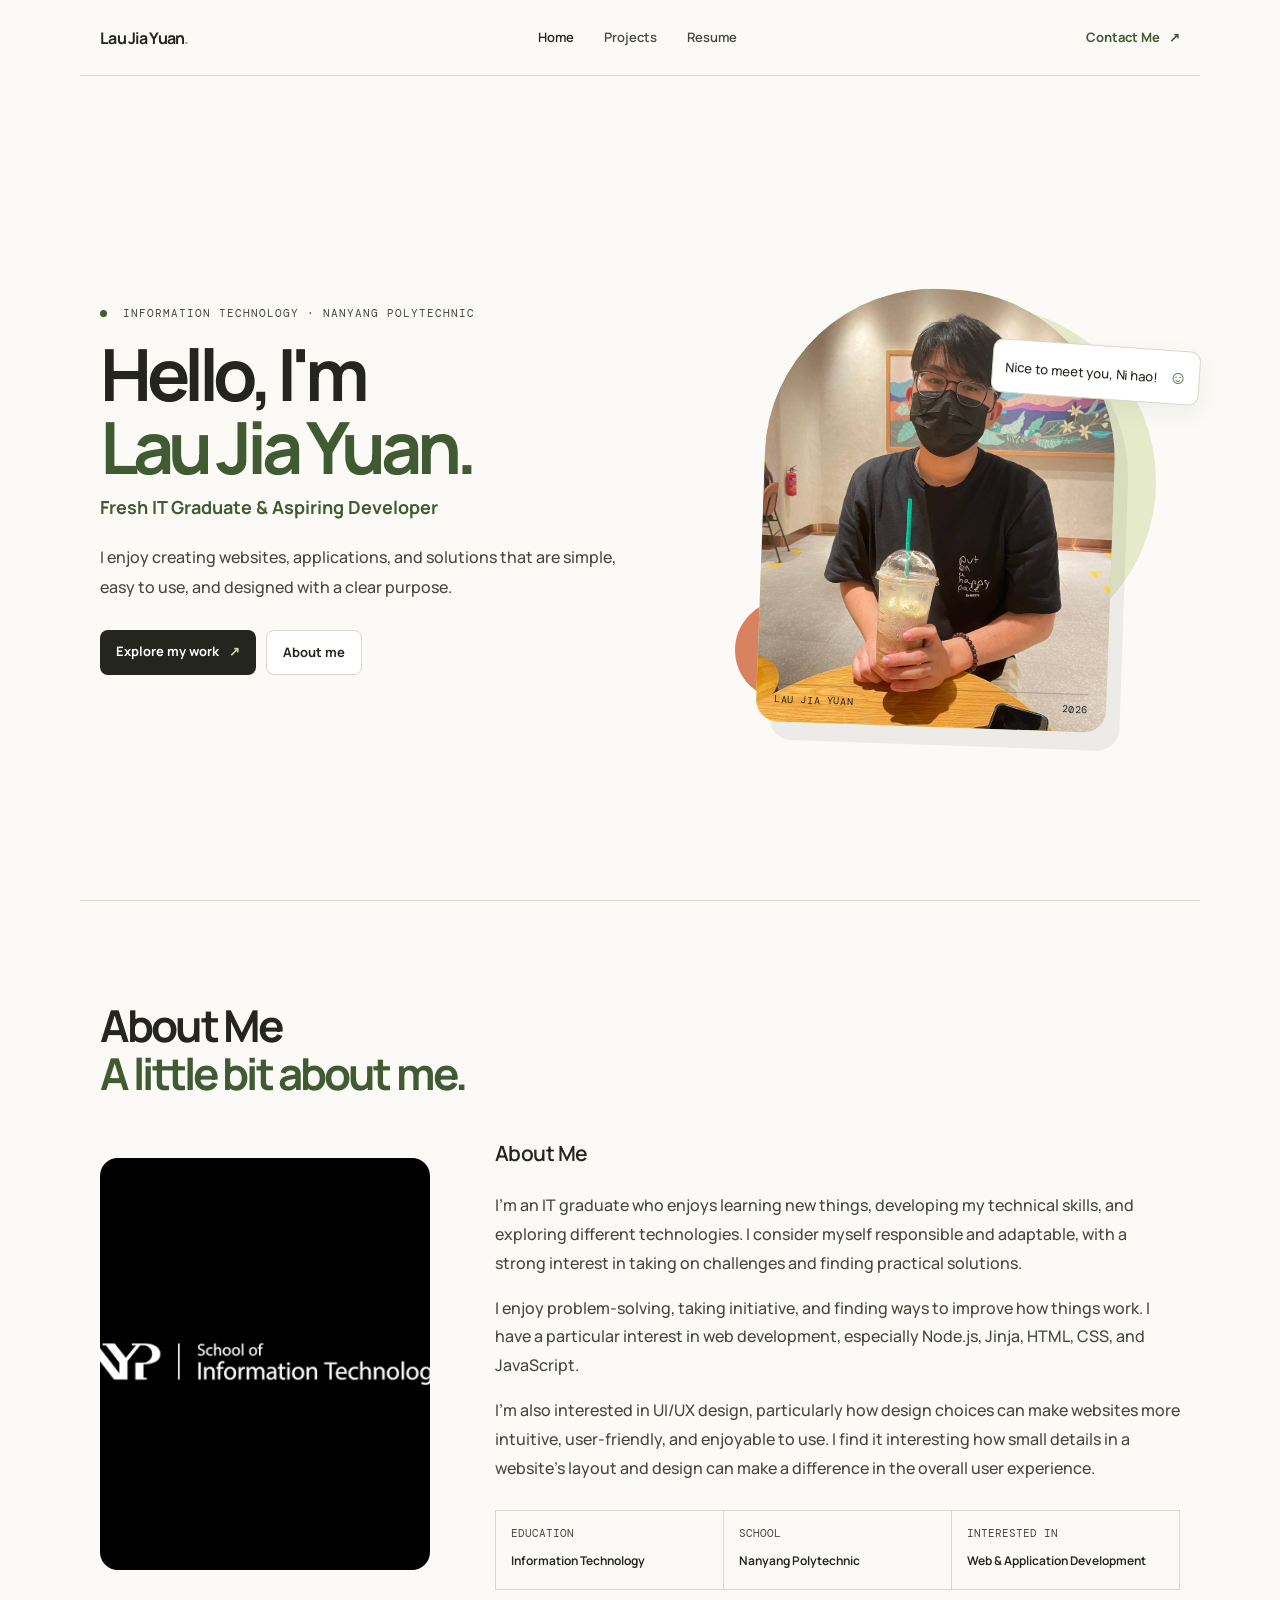
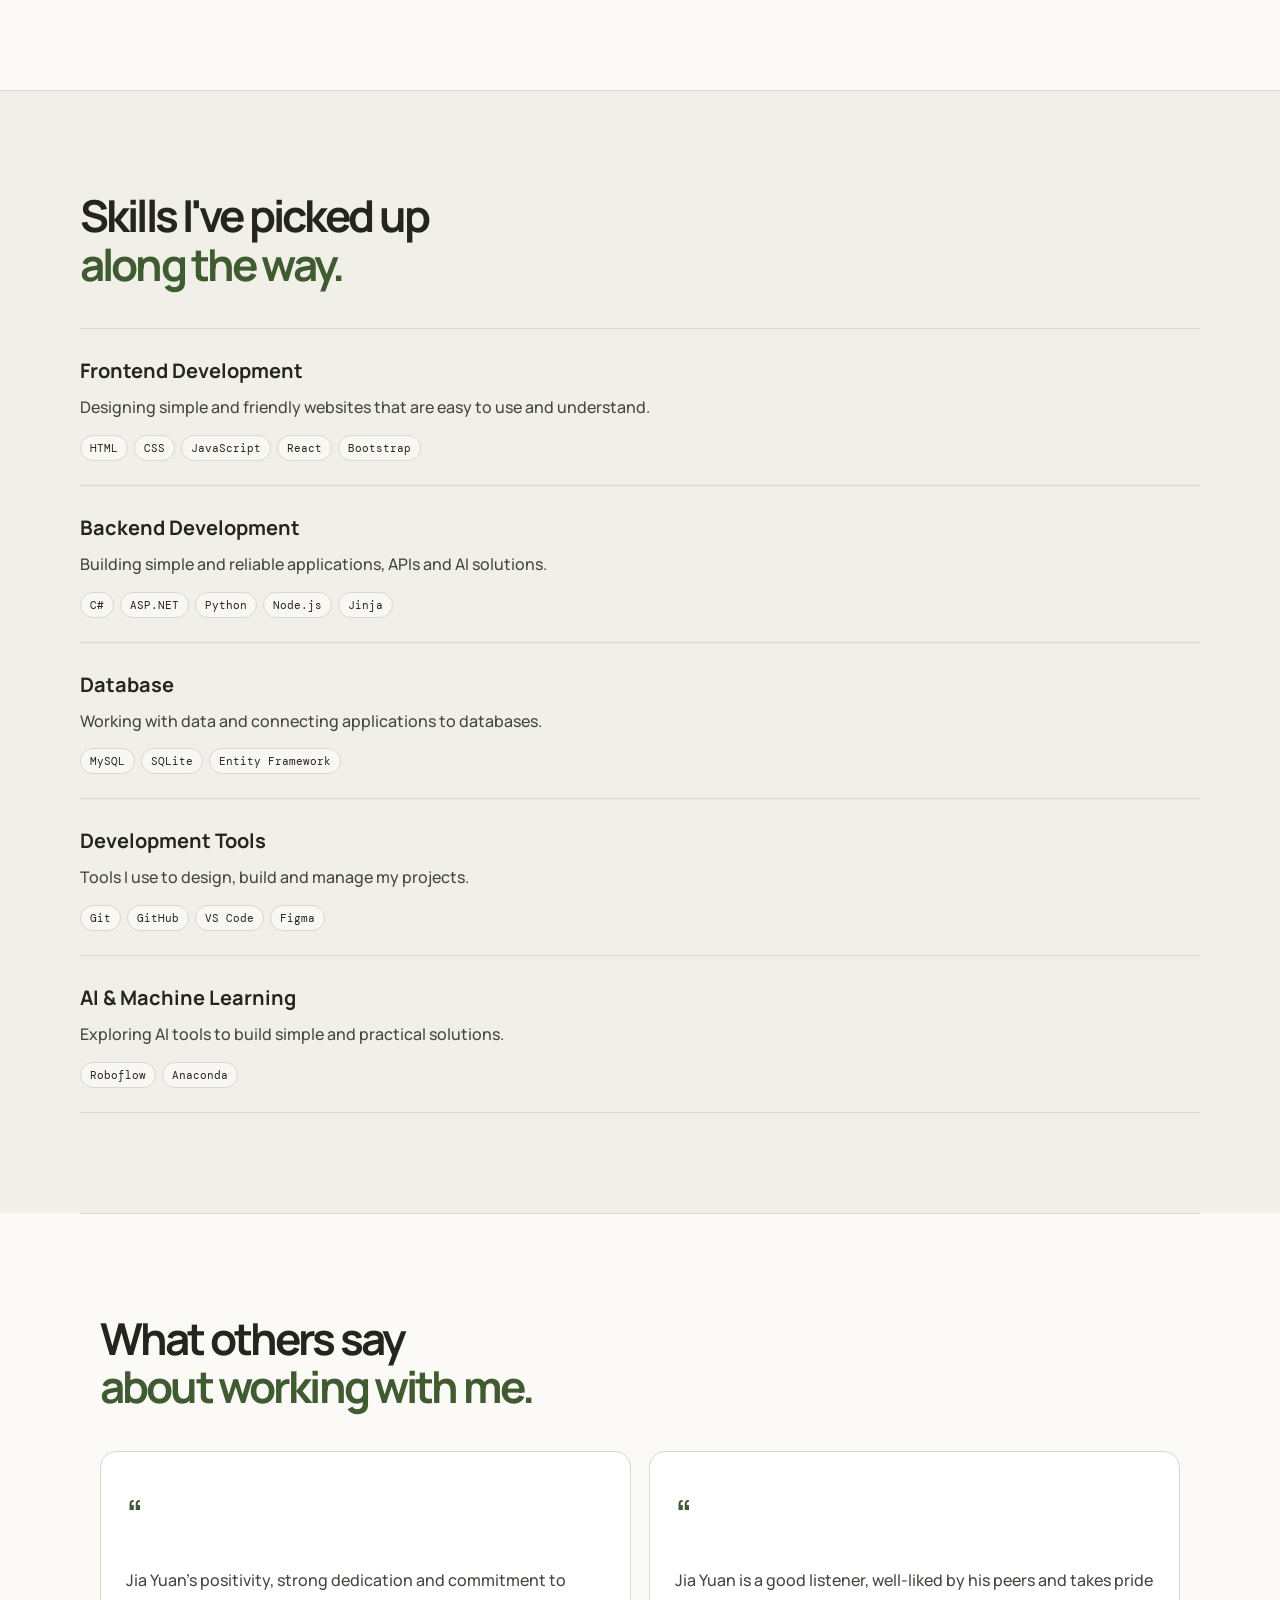
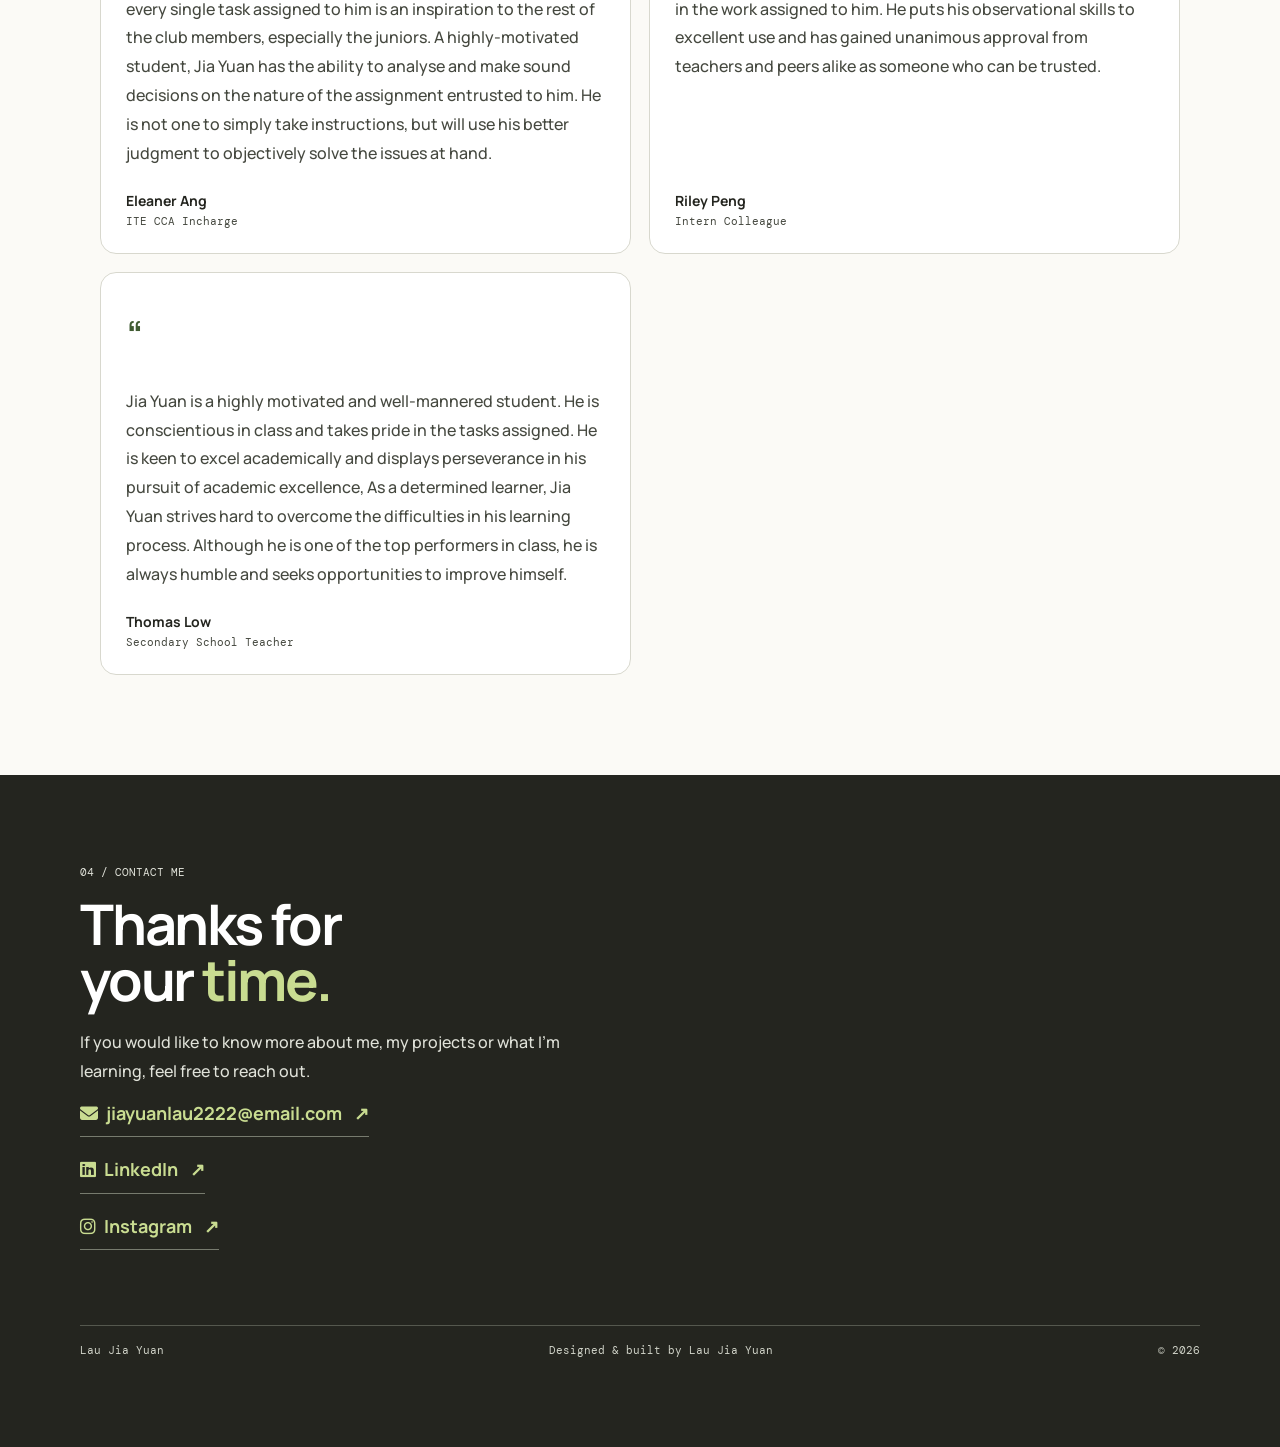
==== commit 980d5104: "half way homepage and resume have been completed half way point." ====
--- a/index.html
+++ b/index.html
@@ -79,6 +79,18 @@
         that are simple, easy to use, and designed with a clear purpose.
       </p>
 
+
+<!--        <p class="hero-description">-->
+<!--I’m a motivated IT graduate who enjoys learning new things, building my skills, and exploring new technologies. I’m adaptable, well-organised, and comfortable working both independently and as part of a team.-->
+<!--        </p>-->
+<!--              <p class="hero-description">-->
+<!--I enjoy taking initiative, solving problems, and finding ways to improve how things work. I have a strong interest in web development, particularly Node.js, Jinja, HTML, CSS, and JavaScript.-->
+<!--        </p>-->
+
+<!--                  <p class="hero-description">-->
+<!--Beyond coding, I’m also interested in UX design and creating websites that look good, are easy to use, and provide a smooth experience. I also have a basic understanding of networking and how devices communicate with one another.-->
+<!--        </p>-->
+
       <div class="hero-buttons">
 
         <a class="button button-dark" href="projects.html">
@@ -106,7 +118,8 @@
           <span>01</span>
         </div>
 
-        <img src="images/Profile_Pic.jpg" alt="Lau Jia Yuan">
+        <img src="images/Profile_Pic.jpg" alt="Lau Jia Yuan" style="  display: block;
+  margin: auto;">
 
         <div class="photo-label bottom">
           <span>LAU JIA YUAN</span>
@@ -139,12 +152,13 @@
     </div>
 
 
-    <div class="about-layout">
-
-      <div class="about-photo-wrap">
-
-        <div class="about-photo">
-          <img src="images/nyp.png" alt="Nanyang Polytechnic">
+    <div class="about-layout" >
+
+      <div class="about-photo-wrap" style="  display: block;
+  margin: auto;">
+
+        <div class="about-photo" >
+          <img src="images/nyp.png" alt="Nanyang Polytechnic" >
         </div>
 
       </div>
@@ -153,35 +167,19 @@
       <div class="about-copy">
 
         <p class="large-copy">
-          I’m a responsible and motivated IT graduate who enjoys
-          learning, developing new skills, and taking on new experiences.
-        </p>
-
-        <p>
-          I adapt well to changes and believe that good interpersonal
-          skills and teamwork are important. I am also well-organized
-          when it comes to planning and managing my time.
-
-          Taking the initiative to identify and solve problems without
-          being asked is one of my strengths.
-
-          I have a strong interest in programming and technology,
-          with a focus on <strong>Node.js</strong>,
-          <strong>Jinja</strong>, <strong>HTML</strong>,
-          <strong>CSS</strong> and <strong>JavaScript</strong>.
-        </p>
-
-        <p>
-          I also place great importance on <strong>UX design</strong>,
-          with a focus on creating websites that are user-friendly,
-          visually appealing, and easy to navigate.
-
-          In addition, I have explored basic
-          <strong>networking</strong>, giving me a solid foundation
-          in understanding how devices and networks communicate.
-        </p>
-
-
+About Me
+        </p>
+
+        <p>
+I’m an IT graduate who enjoys learning new things, developing my technical skills, and exploring different technologies. I consider myself responsible and adaptable, with a strong interest in taking on challenges and finding practical solutions.
+        </p>
+
+        <p>
+I enjoy problem-solving, taking initiative, and finding ways to improve how things work. I have a particular interest in web development, especially Node.js, Jinja, HTML, CSS, and JavaScript.
+        </p>
+
+        <p>
+I’m also interested in UI/UX design, particularly how design choices can make websites more intuitive, user-friendly, and enjoyable to use. I find it interesting how small details in a website's layout and design can make a difference in the overall user experience.
         <div class="about-facts">
 
           <div>
@@ -359,8 +357,8 @@
     <div class="section-heading">
 
       <h2>
-        Kind words<br>
-        <em>from people I've worked with.</em>
+        What others say<br>
+        <em>about working with me.</em>
       </h2>
 
     </div>
--- a/style.css
+++ b/style.css
@@ -1,498 +1,1722 @@
-
-<!DOCTYPE html>
-<html lang="en">
-
-<head>
-  <meta charset="UTF-8">
-  <meta name="viewport" content="width=device-width, initial-scale=1.0">
-  <meta name="description" content="Lau Jia Yuan — IT Graduate Portfolio">
-
-  <title>Lau Jia Yuan — Home</title>
-
-  <link rel="stylesheet" href="style.css">
-  <link rel="stylesheet" href="https://cdnjs.cloudflare.com/ajax/libs/font-awesome/6.7.2/css/all.min.css">
-</head>
-
-<body>
-
-<!-- HEADER -->
-
-<header class="site-header">
-
-  <a class="logo" href="index.html">
-    Lau Jia Yuan<span>.</span>
-  </a>
-
-  <nav class="desktop-nav" aria-label="Main navigation">
-    <a class="active" href="index.html">Home</a>
-    <a href="projects.html">Projects</a>
-    <a href="resume.html">Resume</a>
-  </nav>
-
-  <a class="header-button" href="#contact">
-    Contact Me <span>↗</span>
-  </a>
-
-  <button class="menu-button" aria-label="Open navigation">
-    <i></i>
-    <i></i>
-  </button>
-
-</header>
-
-<!-- MOBILE NAVIGATION -->
-
-<div class="mobile-nav">
-
-  <a class="active" href="index.html">Home</a>
-  <a href="projects.html">Projects</a>
-  <a href="resume.html">Resume</a>
-  <a href="#contact">Contact</a>
-
-</div>
-
-
-<main>
-
-  <!-- HOME INTRODUCTION -->
-
-  <section id="home" class="hero">
-
-    <div class="hero-intro">
-
-      <div class="eyebrow">
-        <span class="dot"></span>
-        INFORMATION TECHNOLOGY · NANYANG POLYTECHNIC
-      </div>
-
-      <h1>
-        Hello, I'm<br>
-        <strong>Lau Jia Yuan.</strong>
-      </h1>
-
-      <p class="hero-role">
-        Fresh IT Graduate &amp; Aspiring Developer
-      </p>
-
-      <p class="hero-description">
-        I enjoy creating websites, applications, and solutions
-        that are simple, easy to use, and designed with a clear purpose.
-      </p>
-
-      <div class="hero-buttons">
-
-        <a class="button button-dark" href="projects.html">
-          Explore my work <span>↗</span>
-        </a>
-
-        <a class="button button-outline" href="#about">
-          About me
-        </a>
-
-      </div>
-
-    </div>
-
-
-    <div class="hero-visual">
-
-      <div class="shape shape-back"></div>
-      <div class="shape shape-front"></div>
-
-      <div class="photo-frame">
-
-        <div class="photo-label top">
-          <span>PROFILE</span>
-          <span>01</span>
-        </div>
-
-        <img src="images/Profile_Pic.jpg" alt="Lau Jia Yuan">
-
-        <div class="photo-label bottom">
-          <span>LAU JIA YUAN</span>
-          <span>2026</span>
-        </div>
-
-      </div>
-
-      <div class="hello-note">
-        <span>Nice to meet you, Ni hao!</span>
-        <b>☺</b>
-      </div>
-
-    </div>
-
-  </section>
-
-
-  <!-- ABOUT ME -->
-
-  <section id="about" class="section">
-
-    <div class="section-heading">
-
-      <h2>
-        About Me<br>
-        <em>A little bit about me.</em>
-      </h2>
-
-    </div>
-
-
-    <div class="about-layout">
-
-      <div class="about-photo-wrap">
-
-        <div class="about-photo">
-          <img src="images/nyp.png" alt="Nanyang Polytechnic">
-        </div>
-
-      </div>
-
-
-      <div class="about-copy">
-
-        <p class="large-copy">
-          I’m a responsible and motivated IT graduate who enjoys
-          learning, developing new skills, and taking on new experiences.
-        </p>
-
-        <p>
-          I adapt well to changes and believe that good interpersonal
-          skills and teamwork are important. I am also well-organized
-          when it comes to planning and managing my time.
-
-          Taking the initiative to identify and solve problems without
-          being asked is one of my strengths.
-
-          I have a strong interest in programming and technology,
-          with a focus on <strong>Node.js</strong>,
-          <strong>Jinja</strong>, <strong>HTML</strong>,
-          <strong>CSS</strong> and <strong>JavaScript</strong>.
-        </p>
-
-        <p>
-          I also place great importance on <strong>UX design</strong>,
-          with a focus on creating websites that are user-friendly,
-          visually appealing, and easy to navigate.
-
-          In addition, I have explored basic
-          <strong>networking</strong>, giving me a solid foundation
-          in understanding how devices and networks communicate.
-        </p>
-
-
-        <div class="about-facts">
-
-          <div>
-            <span>EDUCATION</span>
-            <strong>Information Technology</strong>
-          </div>
-
-          <div>
-            <span>SCHOOL</span>
-            <strong>Nanyang Polytechnic</strong>
-          </div>
-
-          <div>
-            <span>INTERESTED IN</span>
-            <strong>Web &amp; Application Development</strong>
-          </div>
-
-        </div>
-
-      </div>
-
-    </div>
-
-  </section>
-
-
-  <!-- SKILLS -->
-
-  <section id="skills" class="section section-soft">
-
-    <div class="section-heading">
-
-      <h2>
-        Skills I've picked up<br>
-        <em>along the way.</em>
-      </h2>
-
-    </div>
-
-
-    <div class="skills-layout">
-
-      <!--
-      <div class="skills-photo">
-        <img src="images/skills.jpg"
-             alt="Lau Jia Yuan working on a project">
-      </div>
-      -->
-
-      <div class="skill-list">
-
-
-        <article>
-
-          <div>
-
-            <h3>Frontend Development</h3>
-
-            <p>
-              Designing simple and friendly websites
-              that are easy to use and understand.
-            </p>
-
-            <div class="tags">
-              <span>HTML</span>
-              <span>CSS</span>
-              <span>JavaScript</span>
-              <span>React</span>
-              <span>Bootstrap</span>
-            </div>
-
-          </div>
-
-        </article>
-
-
-        <article>
-
-          <div>
-
-            <h3>Backend Development</h3>
-
-            <p>
-              Building simple and reliable applications,
-              APIs and AI solutions.
-            </p>
-
-            <div class="tags">
-              <span>C#</span>
-              <span>ASP.NET</span>
-              <span>Python</span>
-              <span>Node.js</span>
-              <span>Jinja</span>
-            </div>
-
-          </div>
-
-        </article>
-
-
-        <article>
-
-          <div>
-
-            <h3>Database</h3>
-
-            <p>
-              Working with data and connecting applications
-              to databases.
-            </p>
-
-            <div class="tags">
-              <span>MySQL</span>
-              <span>SQLite</span>
-              <span>Entity Framework</span>
-            </div>
-
-          </div>
-
-        </article>
-
-
-        <article>
-
-          <div>
-
-            <h3>Development Tools</h3>
-
-            <p>
-              Tools I use to design, build and manage my projects.
-            </p>
-
-            <div class="tags">
-              <span>Git</span>
-              <span>GitHub</span>
-              <span>VS Code</span>
-              <span>Figma</span>
-            </div>
-
-          </div>
-
-        </article>
-
-
-        <article>
-
-          <div>
-
-            <h3>AI &amp; Machine Learning</h3>
-
-            <p>
-              Exploring AI tools to build simple and practical solutions.
-            </p>
-
-            <div class="tags">
-              <span>Roboflow</span>
-              <span>Anaconda</span>
-            </div>
-
-          </div>
-
-        </article>
-
-      </div>
-
-    </div>
-
-  </section>
-
-
-  <!-- TESTIMONIALS -->
-
-  <section id="testimonials" class="section">
-
-    <div class="section-heading">
-
-      <h2>
-        Kind words<br>
-        <em>from people I've worked with.</em>
-      </h2>
-
-    </div>
-
-
-    <div class="testimonial-grid">
-
-
-      <article class="testimonial-card">
-
-        <span class="testimonial-mark">“</span>
-
-        <p>
-          Jia Yuan's positivity, strong dedication and commitment to every single task assigned to him is an inspiration to the rest of the club members, especially the juniors. A highly-motivated student, Jia Yuan has the ability to analyse and make sound decisions on the nature of the assignment entrusted to him. He is not one to simply take instructions, but will use his better judgment to objectively solve the issues at hand.
-        </p>
-
-        <div class="testimonial-person">
-          <strong>Eleaner Ang</strong>
-          <span>ITE CCA Incharge</span>
-        </div>
-
-      </article>
-
-
-      <article class="testimonial-card">
-
-        <span class="testimonial-mark">“</span>
-
-        <p>
-          Jia Yuan is a good listener, well-liked by his peers and takes pride in the work assigned to him. He puts his observational skills to excellent use and has gained unanimous approval from teachers and peers alike as someone who can be trusted.
-        </p>
-
-        <div class="testimonial-person">
-          <strong>Riley Peng</strong>
-          <span>Intern Colleague</span>
-        </div>
-
-      </article>
-
-
-      <article class="testimonial-card">
-
-        <span class="testimonial-mark">“</span>
-
-        <p>
-          Jia Yuan is a highly motivated and well-mannered student. He is conscientious in class and takes pride in the tasks assigned. He is keen to excel academically and displays perseverance in his pursuit of academic excellence, As a determined learner, Jia Yuan strives hard to overcome the difficulties in his learning process. Although he is one of the top performers in class, he is always humble and seeks opportunities to improve himself.
-        </p>
-
-        <div class="testimonial-person">
-          <strong>Thomas Low</strong>
-          <span>Secondary School Teacher</span>
-        </div>
-
-      </article>
-
-
-    </div>
-
-  </section>
-
-
-  <!-- CONTACT -->
-
-  <section id="contact" class="contact">
-
-    <div class="contact-inner">
-
-      <p class="contact-label">04 / CONTACT ME</p>
-
-      <h2>
-        Thanks for<br>
-        your<em> time.</em>
-      </h2>
-
-      <p class="contact-text">
-        If you would like to know more about me,
-        my projects or what I'm learning,
-        feel free to reach out.
-      </p>
-
-
-      <div class="contact-links">
-
-        <a class="email-link"
-           href="mailto:jiayuanlau2222@email.com">
-
-          <i class="fa-solid fa-envelope"></i>
-          &nbsp;jiayuanlau2222@email.com <span>↗</span>
-
-        </a>
-
-
-        <a class="email-link"
-           href="https://www.linkedin.com/in/YOUR-USERNAME/"
-           target="_blank"
-           rel="noopener noreferrer">
-
-          <i class="fa-brands fa-linkedin"></i>
-          &nbsp;LinkedIn <span>↗</span>
-
-        </a>
-
-
-        <a class="email-link"
-           href="https://www.instagram.com/YOUR-USERNAME/"
-           target="_blank"
-           rel="noopener noreferrer">
-
-          <i class="fa-brands fa-instagram"></i>
-          &nbsp;Instagram <span>↗</span>
-
-        </a>
-
-      </div>
-
-
-      <footer>
-
-        <span>Lau Jia Yuan</span>
-        <span>Designed &amp; built by Lau Jia Yuan</span>
-        <span>© 2026</span>
-
-      </footer>
-
-    </div>
-
-  </section>
-
-</main>
-
-
-<script src="script.js"></script>
-
-</body>
-</html>
+@import url('https://fonts.googleapis.com/css2?family=DM+Mono&family=Manrope:wght@400;500;600;700&display=swap');
+
+/* =================================
+   ROOT & GLOBAL
+================================= */
+
+:root {
+  --bg:#fbfaf6;
+  --paper:#ffffff;
+  --soft:#f1f0e8;
+
+  --text:#24251f;
+  --muted:#45483f;
+  --subtle:#55594f;
+
+  --line:#d8d8ce;
+
+  --green:#c9dc91;
+  --green-dark:#405b32;
+  --orange:#d9825f;
+
+  --max:1120px;
+
+  --font-main:"Manrope",Arial,sans-serif;
+  --font-mono:"DM Mono",monospace;
+}
+
+* {
+  box-sizing:border-box;
+  margin:0;
+  padding:0;
+}
+
+html {
+  scroll-behavior:smooth;
+}
+
+body {
+  background:var(--bg);
+  color:var(--text);
+  font-family:var(--font-main);
+  font-size:16px;
+  font-weight:500;
+  line-height:1.75;
+  -webkit-font-smoothing:antialiased;
+  text-rendering:optimizeLegibility;
+}
+
+a {
+  text-decoration:none;
+  color:inherit;
+}
+
+img {
+  max-width:100%;
+  height:auto;
+}
+
+/* =================================
+   HEADER & NAVIGATION
+================================= */
+
+.site-header {
+  height:76px;
+  max-width:var(--max);
+  margin:auto;
+  padding:0 20px;
+  display:flex;
+  align-items:center;
+  justify-content:space-between;
+  border-bottom:1px solid var(--line);
+}
+
+.logo {
+  font-size:16px;
+  font-weight:700;
+  letter-spacing:-.045em;
+}
+
+.logo span {
+  color:var(--orange);
+}
+
+.desktop-nav {
+  display:flex;
+  gap:30px;
+}
+
+.desktop-nav a,
+.header-button {
+  font-size:13px;
+  color:var(--muted);
+  font-weight:600;
+  transition:.2s;
+}
+
+.desktop-nav a:hover,
+.desktop-nav a.active {
+  color:var(--text);
+}
+
+.header-button {
+  font-weight:700;
+  color:var(--green-dark);
+}
+
+.header-button span {
+  margin-left:6px;
+}
+
+.menu-button,
+.mobile-nav {
+  display:none;
+}
+
+/* =================================
+   HOMEPAGE HERO
+================================= */
+
+.hero {
+  max-width:var(--max);
+  min-height:calc(100vh - 76px);
+  margin:auto;
+  padding:75px 20px 35px;
+  display:grid;
+  grid-template-columns:1fr .9fr;
+  gap:60px;
+  align-items:center;
+}
+
+.hero-intro {
+  padding-bottom:35px;
+}
+
+.eyebrow {
+  font:11px var(--font-mono);
+  letter-spacing:.09em;
+  color:var(--muted);
+}
+
+.dot {
+  display:inline-block;
+  width:7px;
+  height:7px;
+  background:var(--green-dark);
+  border-radius:50%;
+  margin-right:8px;
+}
+
+.hero h1 {
+  font-size:clamp(48px,6vw,72px);
+  line-height:1.02;
+  letter-spacing:-.075em;
+  font-weight:700;
+  margin:17px 0 8px;
+}
+
+.hero h1 strong {
+  color:var(--green-dark);
+}
+
+.hero-role {
+  color:var(--green-dark);
+  font-size:18px;
+  font-weight:700;
+}
+
+.hero-description {
+  max-width:535px;
+  margin-top:20px;
+  color:var(--muted);
+  font-size:16px;
+  font-weight:500;
+  line-height:1.85;
+}
+
+.hero-buttons {
+  display:flex;
+  gap:10px;
+  flex-wrap:wrap;
+  margin-top:28px;
+}
+
+.button {
+  display:inline-block;
+  padding:10px 16px;
+  border-radius:8px;
+  font-size:13px;
+  font-weight:700;
+  transition:.25s;
+}
+
+.button:hover {
+  transform:translateY(-2px);
+}
+
+.button-dark {
+  background:var(--text);
+  color:#fff;
+}
+
+.button-dark span {
+  color:var(--green);
+  margin-left:7px;
+}
+
+.button-outline {
+  border:1px solid var(--line);
+  background:var(--paper);
+}
+
+/* Hero image */
+
+.hero-visual {
+  min-height:480px;
+  position:relative;
+  display:grid;
+  place-items:center;
+}
+
+.shape {
+  position:absolute;
+  border-radius:50%;
+}
+
+.shape-back {
+  width:350px;
+  height:350px;
+  background:#e5eacb;
+  top:8%;
+  right:5%;
+}
+
+.shape-front {
+  width:100px;
+  height:100px;
+  background:var(--orange);
+  bottom:10%;
+  left:8%;
+}
+
+.photo-frame {
+  position:relative;
+  width:min(350px,82%);
+  aspect-ratio:4/5;
+  overflow:hidden;
+  border-radius:170px 170px 22px 22px;
+  background:var(--green);
+  transform:rotate(2deg);
+  box-shadow:14px 18px 0 rgba(41,43,37,.07);
+  z-index:2;
+}
+
+.photo-frame img {
+  width:100%;
+  height:100%;
+  object-fit:cover;
+  display:block;
+}
+
+.photo-label {
+  position:absolute;
+  z-index:3;
+  left:18px;
+  right:18px;
+  display:flex;
+  justify-content:space-between;
+  font:10px var(--font-mono);
+  letter-spacing:.06em;
+}
+
+.photo-label.top {
+  top:16px;
+}
+
+.photo-label.bottom {
+  bottom:16px;
+  border-top:1px solid rgba(41,43,37,.25);
+  padding-top:8px;
+}
+
+.placeholder-text {
+  position:absolute;
+  inset:0;
+  display:flex;
+  align-items:center;
+  justify-content:center;
+  flex-direction:column;
+  text-align:center;
+  padding:20px;
+}
+
+.placeholder-text b {
+  font-size:16px;
+  font-weight:700;
+}
+
+.placeholder-text small {
+  font:11px var(--font-mono);
+  color:var(--muted);
+  margin-top:4px;
+}
+
+.photo-placeholder {
+  border:1px dashed #c8c8bf;
+}
+
+.hello-note {
+  position:absolute;
+  right:-20px;
+  top:16%;
+  z-index:4;
+  background:#fff;
+  border:1px solid var(--line);
+  border-radius:10px;
+  padding:10px 12px;
+  font-size:13px;
+  font-weight:500;
+  box-shadow:0 8px 25px rgba(41,43,37,.06);
+  transform:rotate(4deg);
+}
+
+.hello-note b {
+  font-size:18px;
+  margin-left:8px;
+  color:var(--green-dark);
+}
+
+.hero-bottom {
+  grid-column:1/-1;
+  display:flex;
+  align-items:center;
+  gap:14px;
+  font:11px var(--font-mono);
+  color:var(--muted);
+}
+
+.hero-bottom div {
+  height:1px;
+  background:var(--line);
+  flex:1;
+}
+
+/* =================================
+   GENERAL SECTIONS
+================================= */
+
+.section {
+  max-width:var(--max);
+  margin:auto;
+  padding:100px 20px;
+  border-top:1px solid var(--line);
+}
+
+.section-soft {
+  max-width:none;
+  padding-left:max(20px,calc((100vw - var(--max))/2));
+  padding-right:max(20px,calc((100vw - var(--max))/2));
+  background:var(--soft);
+}
+
+.section-heading {
+  display:block;
+  width:100%;
+  margin-bottom:40px;
+}
+
+.section-number {
+  font:11px var(--font-mono);
+  color:var(--green-dark);
+}
+
+.section-heading p {
+  font:11px var(--font-mono);
+  color:var(--muted);
+  letter-spacing:.08em;
+  margin-bottom:12px;
+}
+
+.section-heading h2 {
+  font-size:clamp(36px,4.5vw,44px);
+  line-height:1.1;
+  letter-spacing:-.065em;
+  font-weight:700;
+}
+
+.section-heading h2 em {
+  color:var(--green-dark);
+  font-style:normal;
+}
+
+/* =================================
+   ABOUT
+================================= */
+.about-layout {
+  display:grid;
+  grid-template-columns:.65fr 1.35fr;
+  gap:65px;
+  align-items:start;
+}
+
+.about-photo-wrap {
+  max-width:330px;
+
+}
+
+.about-photo {
+  position:relative;
+  width:100%;
+  aspect-ratio:4/5;
+  background:var(--soft);
+  border-radius:18px;
+  overflow:hidden;
+}
+
+.about-photo img {
+  width:100%;
+  height:100%;
+  object-fit:cover;
+    object-position:center;
+  display:block;
+
+}
+
+.photo-caption {
+  display:block;
+  font:11px var(--font-mono);
+  color:var(--muted);
+  margin-top:10px;
+}
+
+.about-copy {
+  max-width:none;
+  color:var(--muted);
+  font-size:16px;
+  font-weight:500;
+  line-height:1.8;
+}
+
+.large-copy {
+  color:var(--text);
+  font-size:21px;
+  font-weight:600;
+  line-height:1.5;
+  letter-spacing:-.023em;
+  margin-bottom:22px;
+}
+
+.about-copy>p:not(.large-copy) {
+  margin-bottom:16px;
+}
+
+.about-facts {
+  display:grid;
+  grid-template-columns:1fr 1fr 1fr;
+  gap:1px;
+  background:var(--line);
+  margin-top:28px;
+  border:1px solid var(--line);
+}
+
+.about-facts div {
+  background:var(--bg);
+  padding:15px;
+}
+
+.about-facts span {
+  display:block;
+  font:11px var(--font-mono);
+  color:var(--muted);
+  margin-bottom:5px;
+}
+
+.about-facts strong {
+  font-size:12px;
+  font-weight:650;
+  color:var(--text);
+}
+
+/* =================================
+   SKILLS
+================================= */
+
+.skills-layout {
+  width:100%;
+  max-width:var(--max);
+  margin:0 auto;
+  display:block;
+}
+
+.skills-photo {
+  width:100%;
+  aspect-ratio:1/1;
+  background:#e8e7df;
+  border-radius:18px;
+  position:relative;
+  overflow:hidden;
+}
+
+.skills-photo img {
+  width:100%;
+  height:100%;
+  object-fit:cover;
+}
+
+.skill-list {
+  display:block;
+  width:100%;
+  min-width:0;
+}
+
+.skill-list article {
+  display:block;
+  width:100%;
+  min-width:0;
+  padding:24px 0;
+  border-top:1px solid var(--line);
+}
+
+.skill-list article:last-child {
+  border-bottom:1px solid var(--line);
+}
+
+.skill-index {
+  display:block;
+  font:11px var(--font-mono);
+  color:var(--green-dark);
+  padding-top:4px;
+  margin-bottom:8px;
+}
+
+.skill-list h3 {
+  font-size:20px;
+  font-weight:700;
+  color:var(--text);
+  margin-bottom:5px;
+}
+
+.skill-list p {
+  display:block;
+  width:100%;
+  font-size:16px;
+  font-weight:500;
+  color:var(--muted);
+  line-height:1.8;
+}
+
+.tags {
+  display:flex;
+  gap:6px;
+  flex-wrap:wrap;
+  margin-top:13px;
+}
+
+.tags span {
+  border:1px solid var(--line);
+  border-radius:99px;
+  padding:5px 9px;
+  background:rgba(255,255,255,.45);
+  font:11px var(--font-mono);
+  color:var(--text);
+}
+
+/* =================================
+   PROJECTS PAGE INTRODUCTION
+================================= */
+
+.projects-intro {
+  max-width:var(--max);
+  margin:0 auto;
+  padding:75px 20px 40px;
+  border:none !important;
+  box-shadow:none !important;
+}
+
+.projects-intro .eyebrow {
+  margin:0 0 12px;
+}
+
+.projects-intro h1 {
+  font-size:clamp(41px,5.5vw,56px);
+  line-height:1.05;
+  letter-spacing:-.075em;
+  font-weight:700;
+  color:var(--text);
+  margin:0;
+}
+
+/* =================================
+   PROJECTS LIST
+================================= */
+
+.projects-list {
+  max-width:var(--max);
+  margin:0 auto;
+  padding:0 20px 90px;
+  border:none !important;
+  box-shadow:none !important;
+}
+
+.projects-list .project {
+  display:flex;
+  flex-direction:column;
+  align-items:stretch;
+  gap:24px;
+  margin:0;
+  padding:0 0 55px;
+  border:none;
+  border-bottom:1px solid var(--line);
+}
+
+.projects-list .project + .project {
+  padding-top:55px;
+}
+
+.projects-list .project:last-child {
+  border-bottom:none;
+  padding-bottom:0;
+}
+
+.projects-list .project-image {
+  position:relative;
+  width:100%;
+  aspect-ratio:16/9;
+  overflow:hidden;
+  border-radius:16px;
+  background:var(--soft);
+}
+
+.projects-list .project-image img {
+  display:block;
+  width:100%;
+  height:100%;
+  object-fit:cover;
+}
+
+.projects-list .project-badge {
+  position:absolute;
+  top:16px;
+  right:16px;
+  width:32px;
+  height:32px;
+  display:grid;
+  place-items:center;
+  border-radius:50%;
+  background:#fff;
+  font:11px var(--font-mono);
+}
+
+.projects-list .project-copy {
+  display:flex;
+  flex-direction:column;
+  align-items:flex-start;
+  width:100%;
+  min-width:0;
+}
+
+.projects-list .project-meta {
+  display:flex;
+  align-items:center;
+  gap:13px;
+  margin-bottom:12px;
+}
+
+.projects-list .project-meta .section-number {
+  font:11px var(--font-mono);
+  color:var(--green-dark);
+}
+
+.projects-list .project-type {
+  font:11px var(--font-mono);
+  color:var(--muted);
+  letter-spacing:.07em;
+}
+
+.projects-list .project-title {
+  width:100%;
+  font-size:clamp(32px,3.5vw,44px);
+  line-height:1.12;
+  letter-spacing:-.06em;
+  font-weight:700;
+  color:var(--text);
+  margin:0 0 14px;
+}
+
+.projects-list .project-title em {
+  color:var(--green-dark);
+  font-style:normal;
+}
+
+.projects-list .project-description {
+  display:block;
+  width:100%;
+  max-width:none;
+  color:var(--muted);
+  font-size:16px;
+  font-weight:500;
+  line-height:1.85;
+  margin:0;
+}
+
+.projects-list .tags {
+  display:flex;
+  gap:7px;
+  flex-wrap:wrap;
+  margin-top:17px;
+}
+
+.projects-list .tags span {
+  border:1px solid var(--line);
+  border-radius:99px;
+  padding:5px 10px;
+  background:rgba(255,255,255,.45);
+  font:11px var(--font-mono);
+  color:var(--text);
+}
+
+/* =================================
+   MULTI-PAGE HERO
+================================= */
+
+.page-hero {
+  max-width:var(--max);
+  margin:auto;
+  padding:90px 20px 75px;
+  border:none !important;
+}
+
+.page-hero h1 {
+  font-size:clamp(46px,5.5vw,56px);
+  line-height:1.05;
+  letter-spacing:-.075em;
+  font-weight:700;
+  color:var(--text);
+  margin:16px 0 12px;
+}
+
+.page-hero h1 strong {
+  color:var(--green-dark);
+}
+
+/* =================================
+   TESTIMONIALS
+================================= */
+
+.testimonial-grid {
+  display:grid;
+  grid-template-columns:1fr 1fr;
+  gap:18px;
+    align-items:stretch;
+
+}
+
+.testimonial-card {
+  background:var(--paper);
+  border:1px solid var(--line);
+  border-radius:16px;
+  padding:25px;
+
+  display:flex;
+  flex-direction:column;
+  height:100%;
+}
+
+.testimonial-mark {
+  font-size:44px;
+  color:var(--green-dark);
+}
+
+.testimonial-card>p {
+  color:var(--muted);
+  font-size:16px;
+  font-weight:500;
+  line-height:1.8;
+  margin:12px 0 22px;
+}
+
+.testimonial-person {
+  display:flex;
+  flex-direction:column;
+  margin-top:auto;
+
+
+}
+
+.testimonial-person strong {
+  font-size:14px;
+  font-weight:700;
+  color:var(--text);
+}
+
+.testimonial-person span {
+  font:11px var(--font-mono);
+  color:var(--muted);
+}
+
+/* =================================
+   CONTACT LINKS
+================================= */
+
+.contact-links {
+  display:flex;
+  flex-direction:column;
+  gap:5px;
+  align-items:flex-start;
+}
+
+.contact-links .email-link {
+  margin-top:12px;
+}
+
+/* =================================
+   RESUME
+================================= */
+
+.resume-block {
+  display:grid;
+  grid-template-columns:190px 1fr;
+  gap:40px;
+  padding:35px 0;
+  border-top:1px solid var(--line);
+}
+
+.resume-label {
+  display:flex;
+  gap:14px;
+  align-items:flex-start;
+}
+
+.resume-label span {
+  color:var(--green-dark);
+  font:11px var(--font-mono);
+}
+
+.resume-label p {
+  color:var(--muted);
+  font:11px var(--font-mono);
+}
+
+.resume-content {
+  max-width:700px;
+}
+
+.resume-content h2 {
+  font-size:24px;
+  font-weight:700;
+  color:var(--text);
+  margin-bottom:18px;
+}
+
+.resume-entry {
+  padding:17px 0;
+  border-top:1px solid var(--line);
+}
+
+.resume-entry h3 {
+  font-size:20px;
+  font-weight:700;
+  color:var(--text);
+}
+
+.resume-entry p,
+.resume-entry li {
+  font-size:15px;
+  font-weight:500;
+  color:var(--muted);
+  line-height:1.85;
+}
+
+.resume-entry ul {
+  padding-left:18px;
+}
+
+.resume-entry-subtitle {
+  font-weight:700;
+  color:var(--text);
+  margin:5px 0;
+}
+
+.resume-skill-groups {
+  display:grid;
+  grid-template-columns:1fr 1fr;
+  gap:22px;
+}
+
+.resume-skill-groups h3 {
+  font-size:16px;
+  font-weight:700;
+}
+
+.text-link {
+  display:inline-block;
+  margin-top:10px;
+  color:var(--green-dark);
+  font-size:14px;
+  font-weight:700;
+}
+
+/* =================================
+   CONTACT SECTION
+================================= */
+
+.contact {
+  background:var(--text);
+  color:#fff;
+  padding:90px max(20px,calc((100vw - var(--max))/2));
+}
+
+.contact-inner {
+  max-width:var(--max);
+  margin:auto;
+}
+
+.contact-label {
+  font:11px var(--font-mono);
+  color:#d0d3c8;
+}
+
+.contact h2 {
+  font-size:clamp(46px,5.5vw,56px);
+  line-height:1;
+  letter-spacing:-.04em;
+  font-weight:700;
+  margin:17px 0 20px;
+  color:white;
+}
+
+.contact h2 em {
+  color:var(--green);
+  font-style:normal;
+}
+
+.contact-text {
+  max-width:500px;
+  color:#e0e2d9;
+  font-size:16px;
+  font-weight:500;
+  line-height:1.8;
+}
+
+.email-link {
+  display:inline-block;
+  color:var(--green);
+  border-bottom:1px solid #777b6e;
+  padding-bottom:7px;
+  margin-top:23px;
+  font-size:18px;
+  font-weight:700;
+}
+
+.email-link span {
+  margin-left:8px;
+}
+
+/* =================================
+   FOOTER
+================================= */
+
+footer {
+  display:flex;
+  justify-content:space-between;
+  gap:20px;
+  flex-wrap:wrap;
+  border-top:1px solid #55584e;
+  margin-top:75px;
+  padding-top:17px;
+  color:#d0d3c8;
+  font:11px var(--font-mono);
+}
+
+/* =================================
+   REVEAL ANIMATION
+================================= */
+
+.about-layout,
+.skills-layout,
+.project,
+.testimonial-card,
+.resume-block {
+  opacity:0;
+  transform:translateY(18px);
+  transition:opacity .65s ease,transform .65s ease;
+}
+
+.about-layout.show,
+.skills-layout.show,
+.project.show,
+.testimonial-card.show,
+.resume-block.show {
+  opacity:1;
+  transform:none;
+}
+
+/* =================================
+   MOBILE RESPONSIVE
+================================= */
+
+@media(max-width:800px) {
+
+  .site-header {
+    padding:0 18px;
+  }
+
+  .desktop-nav,
+  .header-button {
+    display:none;
+  }
+
+  .menu-button {
+    display:block;
+    width:36px;
+    height:36px;
+    border:1px solid var(--line);
+    border-radius:50%;
+    background:none;
+    padding:9px;
+  }
+
+  .menu-button i {
+    display:block;
+    height:1px;
+    background:var(--text);
+    margin:5px 0;
+  }
+
+  .mobile-nav {
+    position:fixed;
+    z-index:20;
+    top:76px;
+    left:18px;
+    right:18px;
+    background:var(--paper);
+    border:1px solid var(--line);
+    padding:16px;
+    flex-direction:column;
+    gap:14px;
+    display:none;
+    box-shadow:0 15px 30px rgba(41,43,37,.08);
+  }
+
+  .mobile-nav.open {
+    display:flex;
+  }
+
+  .mobile-nav a {
+    font-size:14px;
+    font-weight:600;
+  }
+
+  /* Mobile homepage */
+
+  .hero {
+    min-height:auto;
+    display:flex;
+    flex-direction:column;
+    padding:38px 18px 55px;
+    gap:30px;
+  }
+
+  .hero-visual {
+    order:1;
+    width:100%;
+    min-height:315px;
+  }
+
+  .hero-intro {
+    order:2;
+    padding-bottom:5px;
+  }
+
+  .hero-bottom {
+    order:3;
+    width:100%;
+  }
+
+  .photo-frame {
+    width:min(245px,68vw);
+  }
+
+  .shape-back {
+    width:245px;
+    height:245px;
+    right:8%;
+    top:5%;
+  }
+
+  .shape-front {
+    width:70px;
+    height:70px;
+    left:8%;
+    bottom:7%;
+  }
+
+  .hello-note {
+    font-size:12px;
+    right:0;
+    top:13%;
+  }
+
+  .eyebrow {
+    font-size:10px;
+  }
+
+  .hero h1 {
+    font-size:clamp(38px,11vw,52px);
+    line-height:1.04;
+    margin:13px 0 7px;
+  }
+
+  .hero-role {
+    font-size:16px;
+  }
+
+  .hero-description {
+    font-size:15px;
+    line-height:1.75;
+    margin-top:14px;
+    max-width:100%;
+  }
+
+  .hero-buttons {
+    margin-top:21px;
+  }
+
+  .button {
+    font-size:13px;
+    padding:9px 13px;
+  }
+
+  /* General sections */
+
+  .section {
+    padding:50px 28px;
+  }
+
+  .section-soft {
+    padding-left:18px;
+    padding-right:18px;
+  }
+
+  .section-heading {
+    display:block;
+    width:100%;
+    margin-bottom:20px;
+    border:none;
+  }
+
+  .section-heading h2 {
+    font-size:clamp(30px,8vw,38px);
+    line-height:1.06;
+  }
+
+  .section-heading p,
+  .section-number {
+    font-size:10px;
+  }
+
+  /* About and skills */
+
+  .about-layout {
+    grid-template-columns:1fr;
+    gap:30px;
+  }
+
+  .skills-layout {
+    display:block;
+    width:100%;
+  }
+
+  .skill-list {
+    width:100%;
+  }
+
+  .skill-list article {
+    width:100%;
+  }
+
+  .about-photo-wrap {
+    max-width:none;
+    display:flex;
+  justify-self:center;
+  }
+
+  .skills-photo {
+    max-width:100%;
+  }
+
+  .about-photo {
+    max-width:330px;
+  }
+
+  .about-copy {
+    font-size:15px;
+  }
+
+  .large-copy {
+    font-size:19px;
+  }
+
+  .about-facts {
+    grid-template-columns:1fr;
+  }
+
+  .about-facts strong {
+    font-size:14px;
+  }
+
+  .skill-list h3 {
+    font-size:18px;
+  }
+
+  .skill-list p {
+    font-size:15px;
+  }
+
+  .tags span {
+    font-size:10px;
+  }
+
+  /* Projects introduction */
+
+  .projects-intro {
+    padding:65px 18px 35px;
+  }
+
+  .projects-intro h1 {
+    font-size:clamp(35px,11vw,48px);
+  }
+
+  /* Projects layout */
+
+  .projects-list {
+    padding:0 18px 65px;
+  }
+
+  .projects-list .project {
+    display:flex;
+    flex-direction:column;
+    gap:20px;
+    padding:0 0 40px;
+  }
+
+  .projects-list .project + .project {
+    padding-top:40px;
+  }
+
+  .projects-list .project:last-child {
+    padding-bottom:0;
+  }
+
+  .projects-list .project-image {
+    order:1;
+    width:100%;
+    aspect-ratio:16/9;
+    border-radius:13px;
+  }
+
+  .projects-list .project-copy {
+    order:2;
+    width:100%;
+  }
+
+  .projects-list .project-meta {
+    gap:11px;
+    margin-bottom:10px;
+  }
+
+  .projects-list .project-meta .section-number,
+  .projects-list .project-type {
+    font-size:10px;
+  }
+
+  .projects-list .project-title {
+    font-size:clamp(30px,8vw,38px);
+    line-height:1.1;
+    margin-bottom:13px;
+  }
+
+  .projects-list .project-description {
+    font-size:15px;
+    line-height:1.8;
+  }
+
+  .projects-list .tags {
+    margin-top:15px;
+    gap:6px;
+  }
+
+  .projects-list .tags span {
+    font-size:10px;
+    padding:5px 8px;
+  }
+
+  .projects-list .project-badge {
+    top:12px;
+    right:12px;
+    width:29px;
+    height:29px;
+  }
+
+  /* General page hero */
+
+  .page-hero {
+    padding:65px 18px 55px;
+    border:none !important;
+  }
+
+  .page-hero h1 {
+    font-size:clamp(40px,11vw,48px);
+  }
+
+  /* Testimonials */
+
+  .testimonial-grid {
+    grid-template-columns:1fr;
+  }
+
+  .testimonial-card>p {
+    font-size:15px;
+  }
+
+  /* Resume */
+
+  .resume-block {
+    grid-template-columns:1fr;
+    gap:17px;
+    padding:27px 0;
+  }
+
+  .resume-content h2 {
+    font-size:22px;
+  }
+
+  .resume-entry h3 {
+    font-size:18px;
+  }
+
+  .resume-entry p,
+  .resume-entry li {
+    font-size:14px;
+  }
+
+  .resume-skill-groups {
+    grid-template-columns:1fr;
+    gap:18px;
+  }
+
+  /* Contact */
+
+  .contact {
+    padding:75px 18px;
+  }
+
+  .contact h2 {
+    font-size:clamp(38px,10vw,48px);
+  }
+
+  .contact-text {
+    font-size:15px;
+  }
+
+  .email-link {
+    font-size:17px;
+  }
+
+  footer {
+    flex-direction:column;
+    gap:8px;
+    margin-top:55px;
+    font-size:10px;
+  }
+
+}
+
+/* =================================
+   SMALL MOBILE DEVICES
+================================= */
+
+@media(max-width:380px) {
+
+  .hero {
+    padding-top:30px;
+  }
+
+  .hero-visual {
+    min-height:280px;
+  }
+
+  .photo-frame {
+    width:215px;
+  }
+
+  .shape-back {
+    width:215px;
+    height:215px;
+  }
+
+  .hero h1 {
+    font-size:36px;
+  }
+
+  .hero-role {
+    font-size:15px;
+  }
+
+  .hero-description {
+    font-size:14px;
+  }
+
+  .section-heading h2 {
+    font-size:30px;
+  }
+
+  .projects-intro h1 {
+    font-size:35px;
+  }
+
+  .projects-list .project-title {
+    font-size:32px;
+  }
+
+}
+
+/* =================================
+   FULL-WIDTH CONTACT & FOOTER
+================================= */
+
+.contact {
+  width:100%;
+  max-width:none;
+  margin-left:0;
+  margin-right:0;
+  padding:90px 20px;
+  background:var(--text);
+}
+
+.contact-inner {
+  width:100%;
+  max-width:var(--max);
+  margin:0 auto;
+}
+
+/* Keep footer aligned with contact content */
+
+.contact footer {
+  width:100%;
+}
+
+/* Mobile */
+
+@media (max-width:800px) {
+
+  .contact {
+    padding:75px 18px;
+  }
+
+}
+
+/* =================================
+   EDUCATION — VERTICAL TIMELINE
+================================= */
+
+.education-timeline {
+  position:relative;
+  margin-top:35px;
+  padding-left:32px;
+}
+
+/* Vertical connecting line */
+
+.education-timeline::before {
+  content:"";
+  position:absolute;
+  left:7px;
+  top:8px;
+  bottom:-18px;
+  width:1px;
+  background:var(--line);
+}
+
+/* Each education entry */
+
+.education-item {
+  position:relative;
+  padding-bottom:42px;
+}
+
+/* Remove spacing from last entry */
+
+.education-item:last-child {
+  padding-bottom:0;
+}
+
+/* Timeline marker */
+
+.education-item::before {
+  content:"";
+  position:absolute;
+  left:-34px;
+  top:36px;
+  width:14px;
+  height:14px;
+  border-radius:50%;
+  background:var(--green-dark);
+  border:3px solid var(--bg);
+  box-sizing:content-box;
+  z-index:1;
+}
+
+/* Date label */
+
+.education-date {
+  display:block;
+  font-family:var(--font-mono);
+  font-size:11px;
+  font-weight:500;
+  letter-spacing:.08em;
+  color:var(--green-dark);
+  margin-bottom:11px;
+}
+
+/* Institution */
+
+.education-details h3 {
+  font-size:20px;
+  font-weight:700;
+  letter-spacing:-.035em;
+  line-height:1.4;
+  color:var(--text);
+  margin-bottom:5px;
+}
+
+/* Qualification */
+
+.education-qualification {
+  font-size:14px;
+  font-weight:500;
+  color:var(--text);
+  line-height:1.6;
+  margin-bottom:8px;
+}
+
+/* Description */
+
+.education-details > p:not(.education-qualification) {
+  font-size:15px;
+  font-weight:500;
+  line-height:1.8;
+  color:var(--muted);
+  max-width:600px;
+}
+
+/* =================================
+   EDUCATION MOBILE RESPONSIVE
+================================= */
+
+@media (max-width:800px) {
+
+  .education-timeline {
+    margin-top:30px;
+    padding-left:28px;
+  }
+
+  .education-timeline::before {
+    left:6px;
+    top:8px;
+    bottom:-10px;
+  }
+
+  .education-item {
+    padding-bottom:32px;
+  }
+
+  .education-item:last-child {
+    padding-bottom:0;
+  }
+
+  .education-item::before {
+    left:-30px;
+    top:33px;
+    width:12px;
+    height:12px;
+    border:3px solid var(--bg);
+  }
+
+  .education-date {
+    font-size:10px;
+  }
+
+  .education-details h3 {
+    font-size:18px;
+  }
+
+  .education-qualification {
+    font-size:15px;
+  }
+
+  .education-details > p:not(.education-qualification) {
+    font-size:14px;
+  }
+
+}
+
+/* =================================
+   RESUME — WORK EXPERIENCE
+================================= */
+
+/* Remove unwanted underline in Work Experience */
+
+.resume-block .resume-entry {
+  border-top:none;
+  padding-top:0;
+}
+
+/* Resume page hero spacing */
+
+.page-hero {
+  padding-bottom:45px;
+}
+
+.page-hero .hero-description {
+  margin-bottom:0;
+}
+
+/* RESUME PAGE — HERO SPACING */
+
+.resume-hero {
+  padding-bottom:20px;
+  margin-bottom:0;
+}
+
+.resume-hero .hero-description {
+  margin-bottom:0;
+}
+
+.resume-intro {
+  padding-top:20px;
+}
+
+/* MOBILE */
+
+@media (max-width:800px) {
+
+  .resume-hero {
+    padding-bottom:15px;
+  }
+
+  .resume-intro {
+    padding-top:15px;
+  }
+
+}
+
+/* =================================
+   FINAL TYPOGRAPHY OVERRIDES
+   CONSISTENT READABILITY
+================================= */
+
+/* All main headings */
+
+h1,
+h2,
+h3,
+h4,
+h5,
+h6 {
+  color:var(--text);
+}
+
+/* Main paragraph readability */
+
+p {
+  font-weight:500;
+}
+
+/* Main navigation readability */
+
+.desktop-nav a,
+.mobile-nav a {
+  font-weight:600;
+}
+
+/* Supporting text */
+
+.photo-caption,
+.hero-bottom,
+.resume-label p,
+.project-type {
+  color:var(--muted);
+}
+
+/* Stronger project and skill headings */
+
+.projects-list .project-title,
+.skill-list h3,
+.resume-entry h3,
+.education-details h3 {
+  font-weight:700;
+  color:var(--text);
+}
+
+/* Keep contact text readable on dark background */
+
+.contact p {
+  color:#e0e2d9;
+}
+
+.contact-label,
+footer {
+  color:#d0d3c8;
+}
+
+/* Preserve white text on dark button */
+
+.button-dark {
+  color:#ffffff;
+}
+
+.resume-first{
+  border-top:none;
+
+}
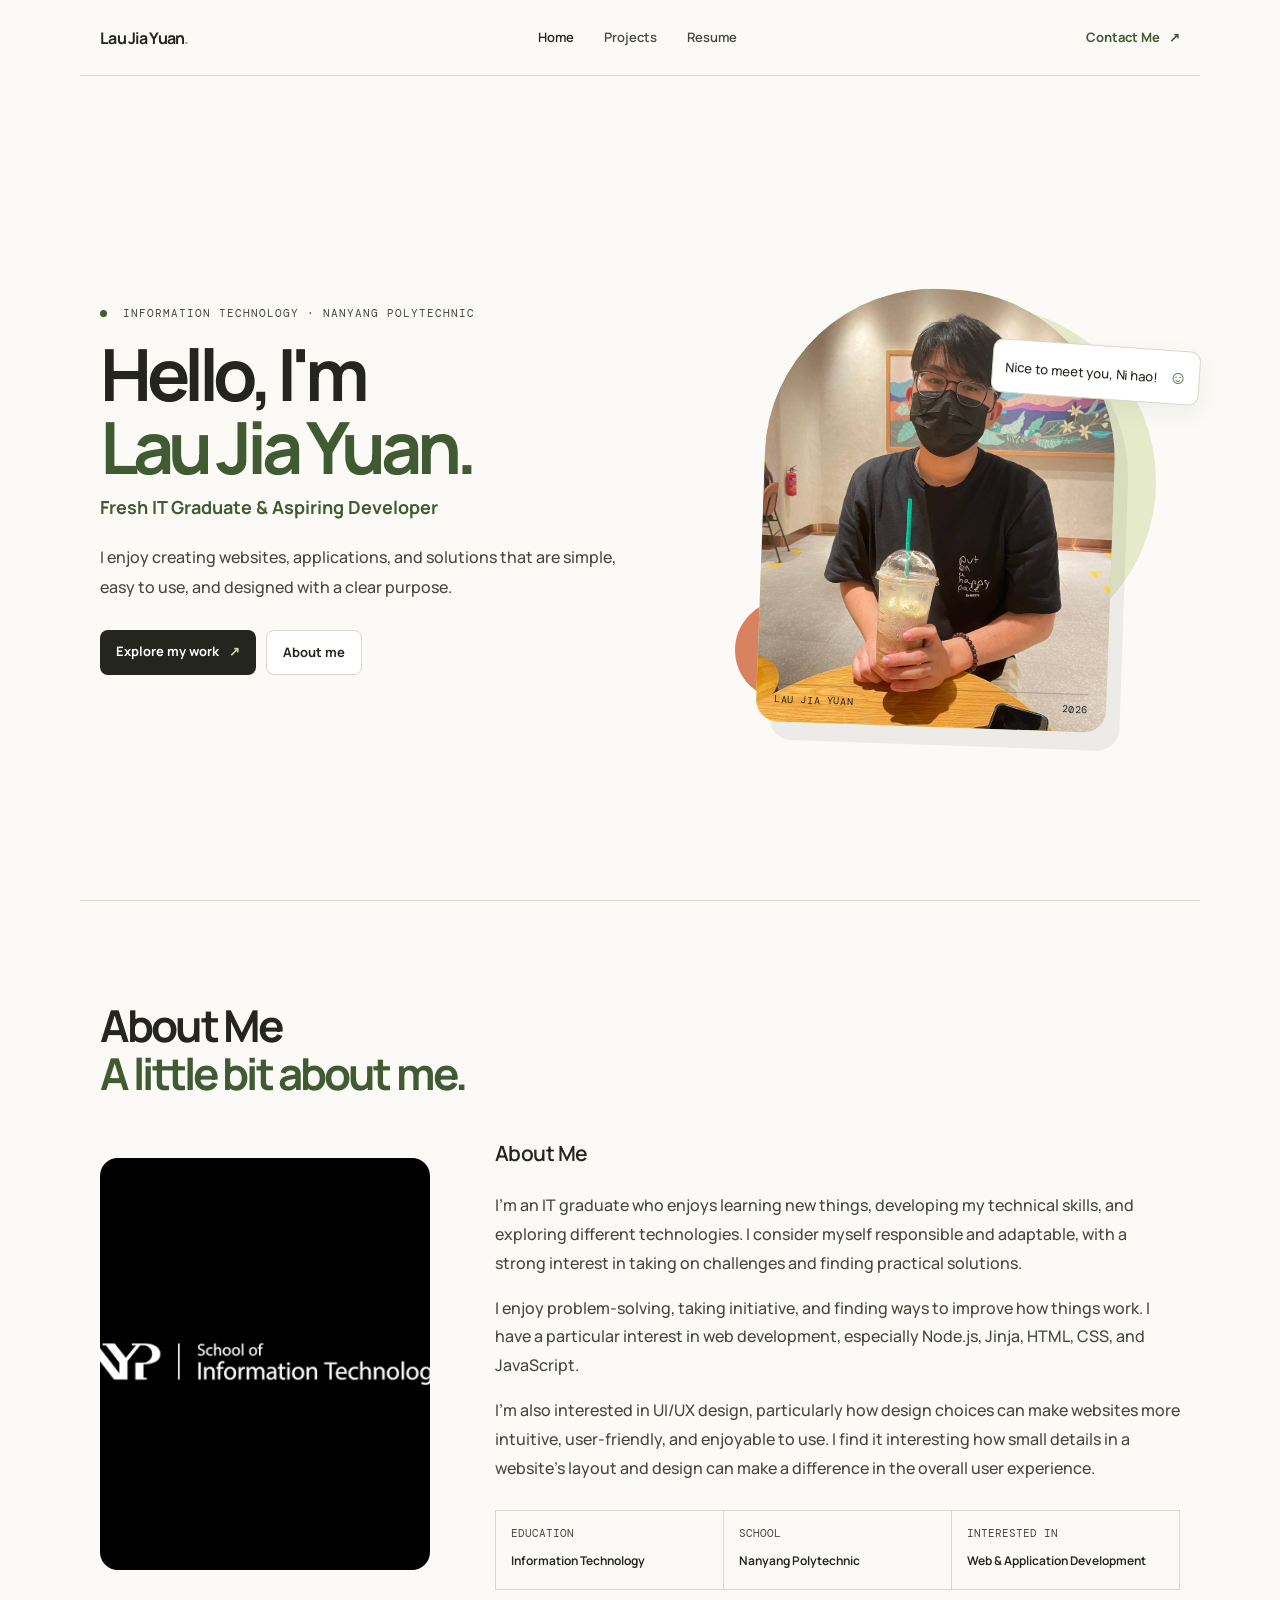
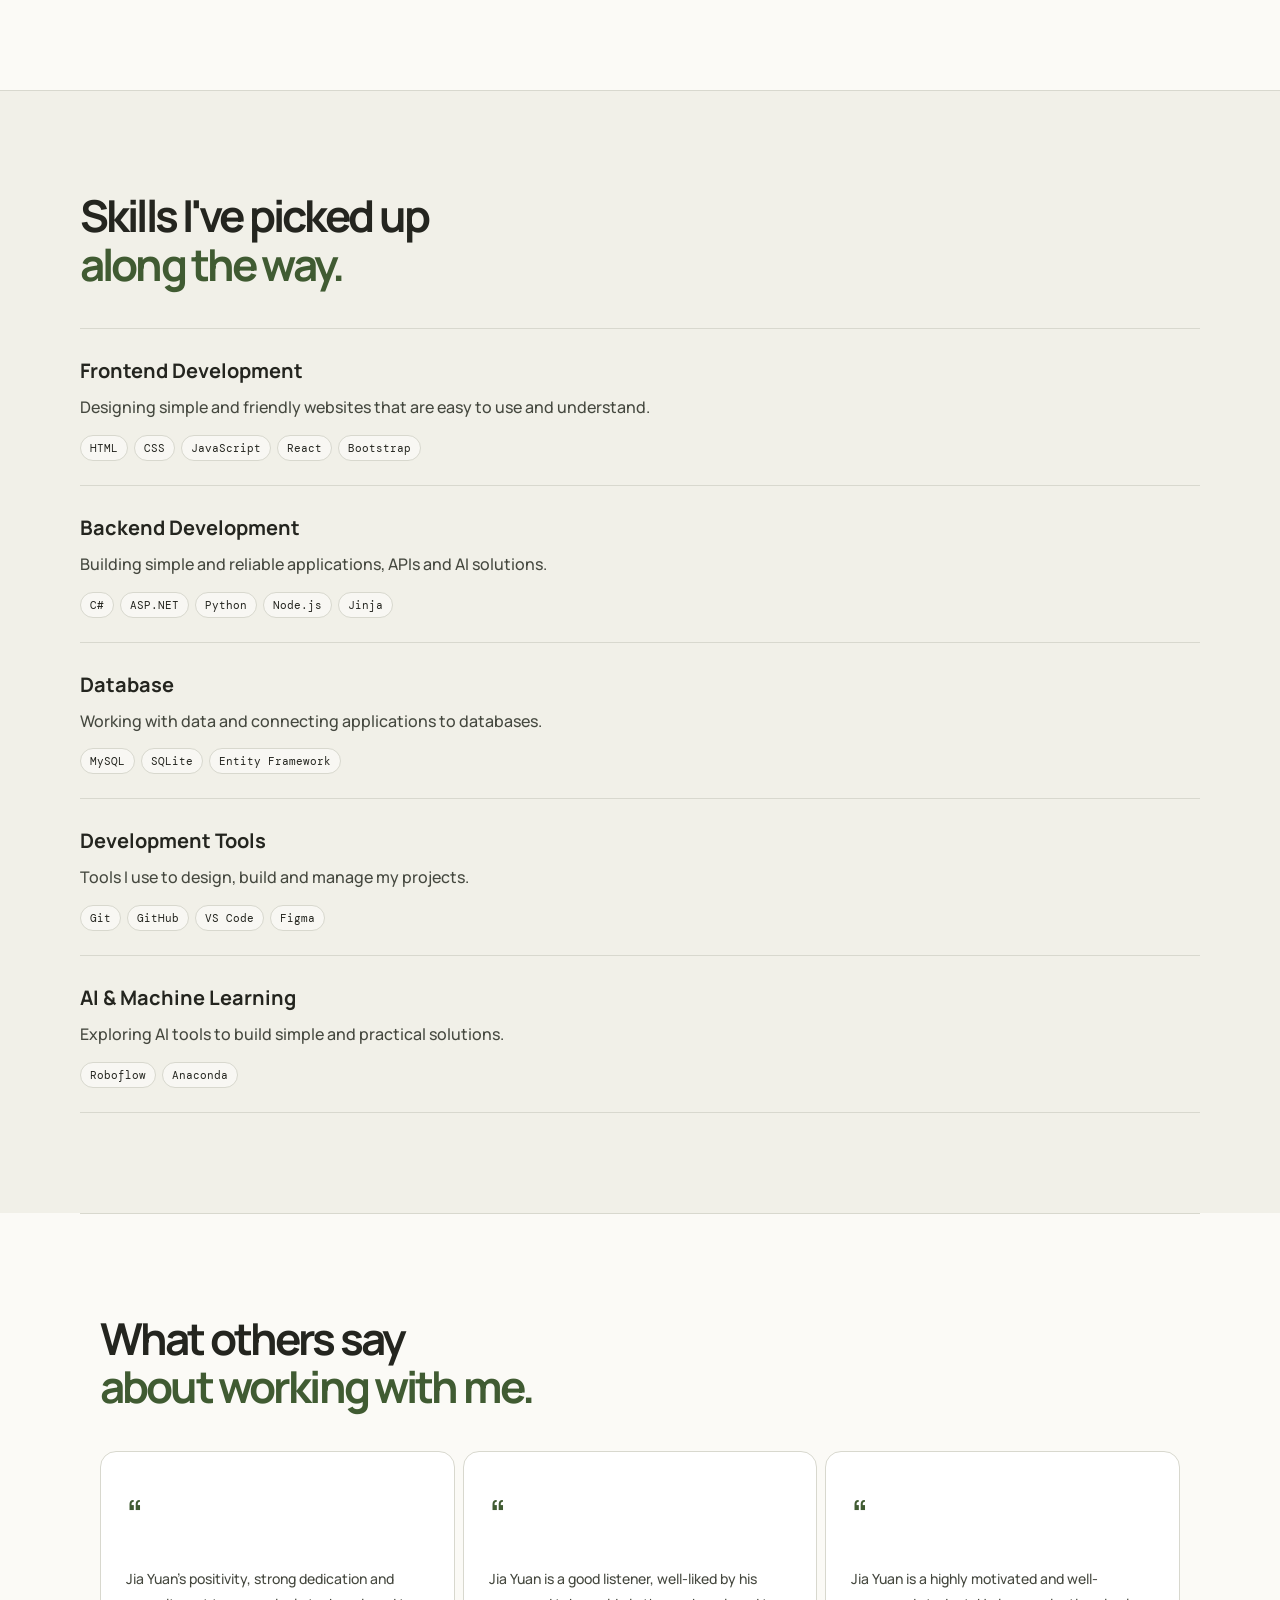
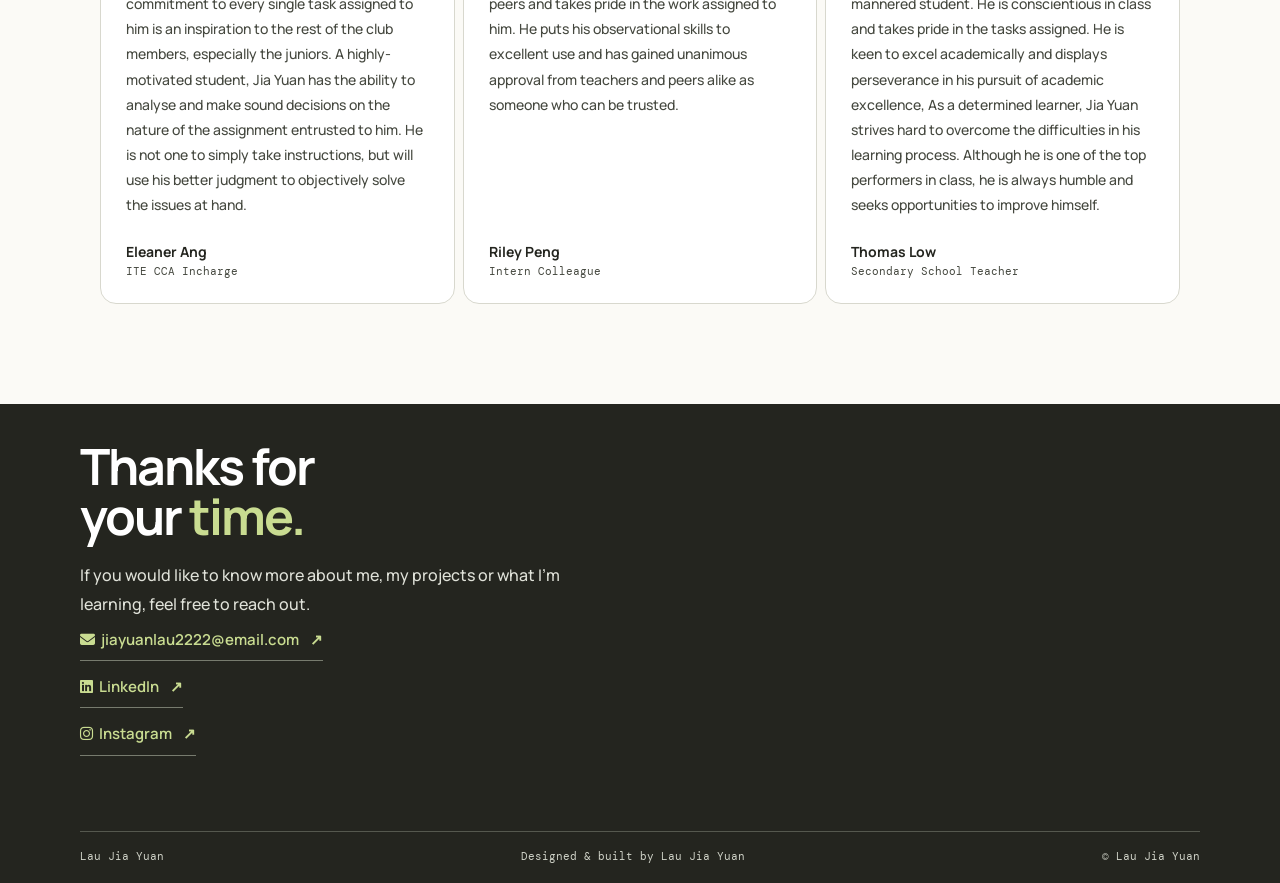
==== commit 6f6a6ebf: "resume and project pages completed resume and project part have been complated" ====
--- a/index.html
+++ b/index.html
@@ -426,7 +426,7 @@
 
     <div class="contact-inner">
 
-      <p class="contact-label">04 / CONTACT ME</p>
+<!--      <p class="contact-label">04 / CONTACT ME</p>-->
 
       <h2>
         Thanks for<br>
@@ -479,7 +479,7 @@
 
         <span>Lau Jia Yuan</span>
         <span>Designed &amp; built by Lau Jia Yuan</span>
-        <span>© 2026</span>
+        <span>© Lau Jia Yuan</span>
 
       </footer>
 
--- a/style.css
+++ b/style.css
@@ -620,8 +620,10 @@
 
 .projects-list .project-image {
   position:relative;
-  width:100%;
-  aspect-ratio:16/9;
+  width:75%;
+  aspect-ratio:12/6;
+  margin:0 auto;
+
   overflow:hidden;
   border-radius:16px;
   background:var(--soft);
@@ -632,6 +634,8 @@
   width:100%;
   height:100%;
   object-fit:cover;
+      object-position: center;
+
 }
 
 .projects-list .project-badge {
@@ -677,7 +681,7 @@
   width:100%;
   font-size:clamp(32px,3.5vw,44px);
   line-height:1.12;
-  letter-spacing:-.06em;
+  letter-spacing:-.02em;
   font-weight:700;
   color:var(--text);
   margin:0 0 14px;
@@ -745,8 +749,8 @@
 
 .testimonial-grid {
   display:grid;
-  grid-template-columns:1fr 1fr;
-  gap:18px;
+  grid-template-columns:repeat(3, minmax(280px, 1fr));
+  gap:8px;
     align-items:stretch;
 
 }
@@ -769,7 +773,7 @@
 
 .testimonial-card>p {
   color:var(--muted);
-  font-size:16px;
+  font-size:14px;
   font-weight:500;
   line-height:1.8;
   margin:12px 0 22px;
@@ -806,8 +810,9 @@
 }
 
 .contact-links .email-link {
-  margin-top:12px;
-}
+  margin-top:8px;
+}
+
 
 /* =================================
    RESUME
@@ -879,7 +884,7 @@
 
 .resume-skill-groups {
   display:grid;
-  grid-template-columns:1fr 1fr;
+  grid-template-columns:1fr;
   gap:22px;
 }
 
@@ -917,7 +922,7 @@
 }
 
 .contact h2 {
-  font-size:clamp(46px,5.5vw,56px);
+  font-size:clamp(46px,5.5vw,50px);
   line-height:1;
   letter-spacing:-.04em;
   font-weight:700;
@@ -944,8 +949,8 @@
   border-bottom:1px solid #777b6e;
   padding-bottom:7px;
   margin-top:23px;
-  font-size:18px;
-  font-weight:700;
+  font-size:15px;
+  font-weight:600;
 }
 
 .email-link span {
@@ -1250,10 +1255,13 @@
 
   .projects-list .project-image {
     order:1;
-    width:100%;
-    aspect-ratio:16/9;
+  width:75%;
+  aspect-ratio:14/10;
+  margin:0 auto;
     border-radius:13px;
   }
+
+
 
   .projects-list .project-copy {
     order:2;
@@ -1316,7 +1324,7 @@
   }
 
   .testimonial-card>p {
-    font-size:15px;
+    font-size:14px;
   }
 
   /* Resume */
@@ -1348,7 +1356,7 @@
   /* Contact */
 
   .contact {
-    padding:75px 18px;
+    padding:20px 20px;
   }
 
   .contact h2 {
@@ -1360,7 +1368,7 @@
   }
 
   .email-link {
-    font-size:17px;
+    font-size:15px;
   }
 
   footer {
@@ -1430,7 +1438,7 @@
   max-width:none;
   margin-left:0;
   margin-right:0;
-  padding:90px 20px;
+  padding:20px 22px;
   background:var(--text);
 }
 
@@ -1719,4 +1727,25 @@
 .resume-first{
   border-top:none;
 
+}
+
+
+
+
+.nanyang-bullet::before {
+  animation: pulse-dot 1.8s infinite;
+}
+
+@keyframes pulse-dot {
+  0% {
+    box-shadow: 0 0 0 0 rgba(64, 91, 50, 0.4);
+  }
+
+  80% {
+    box-shadow: 0 0 0 6px rgba(64, 91, 50, 0);
+  }
+
+  81%, 100% {
+    box-shadow: 0 0 0 0 rgba(64, 91, 50, 0.4);
+  }
 }
